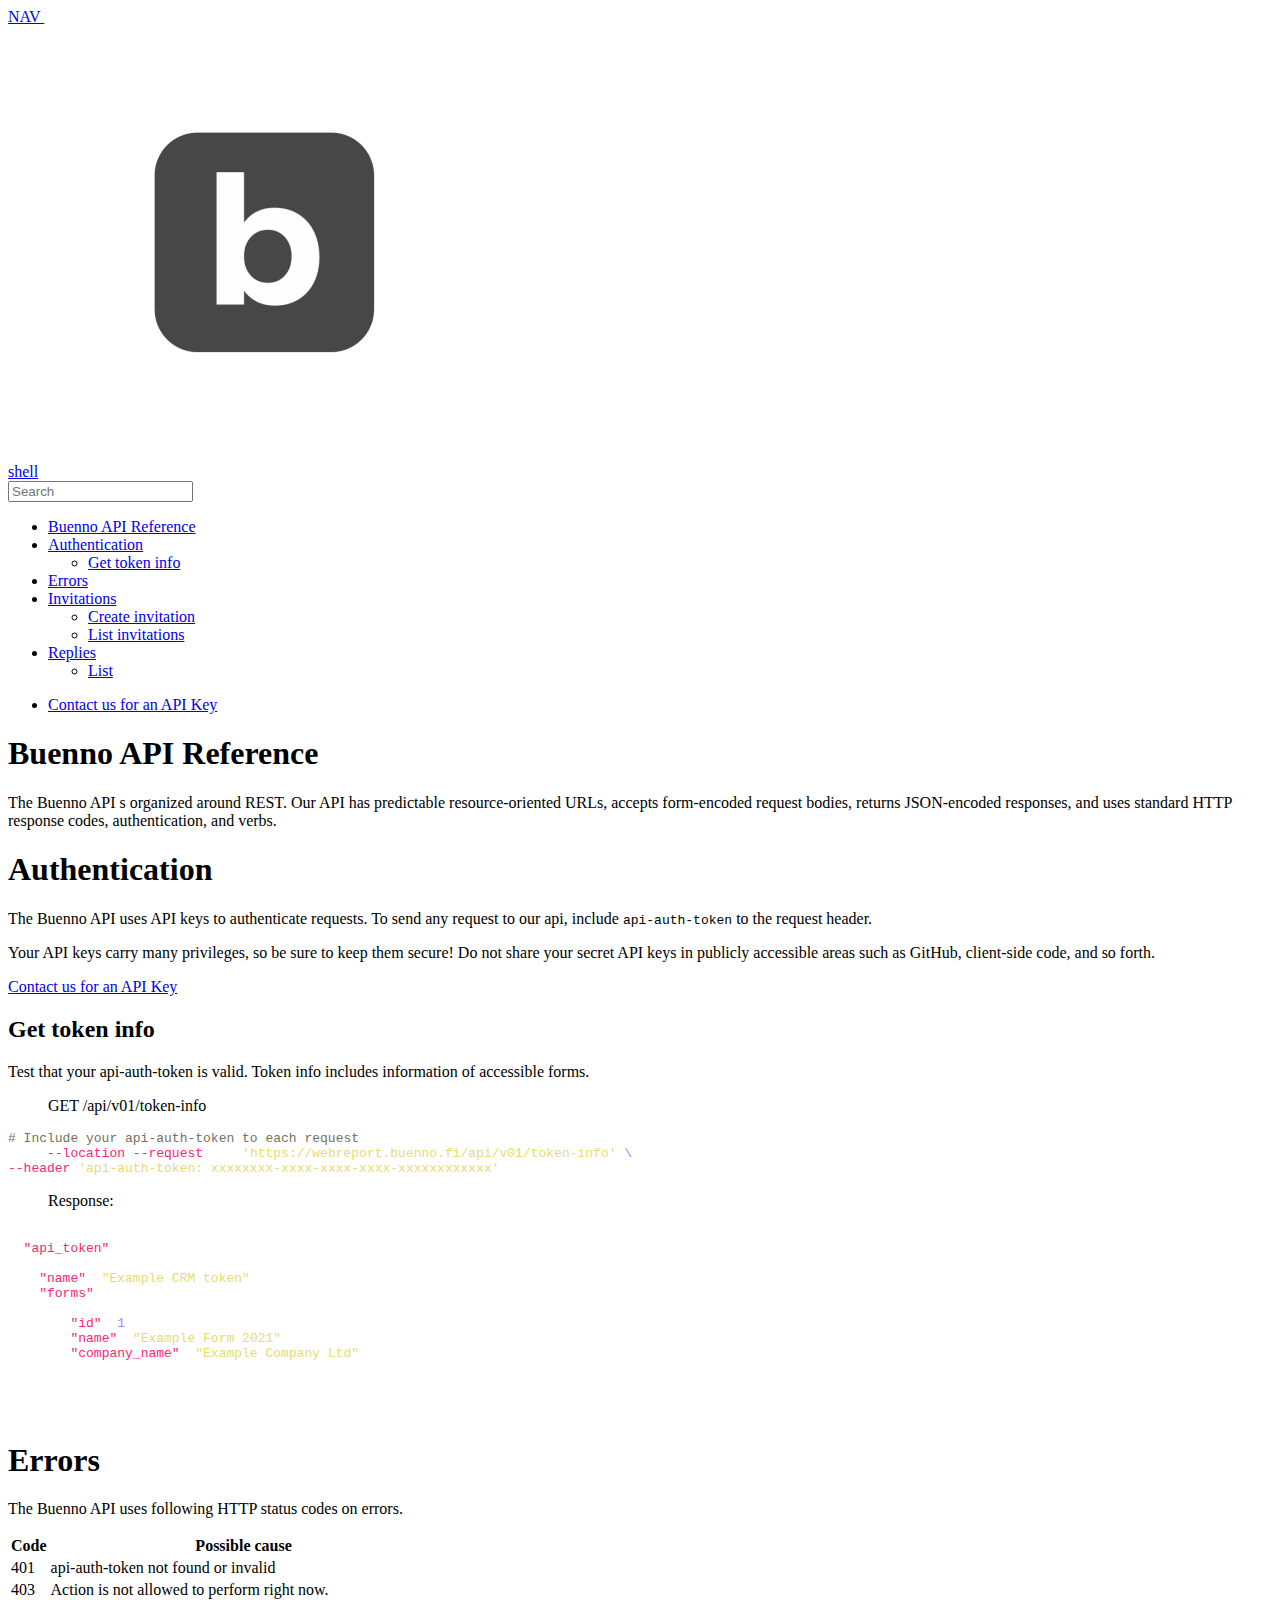
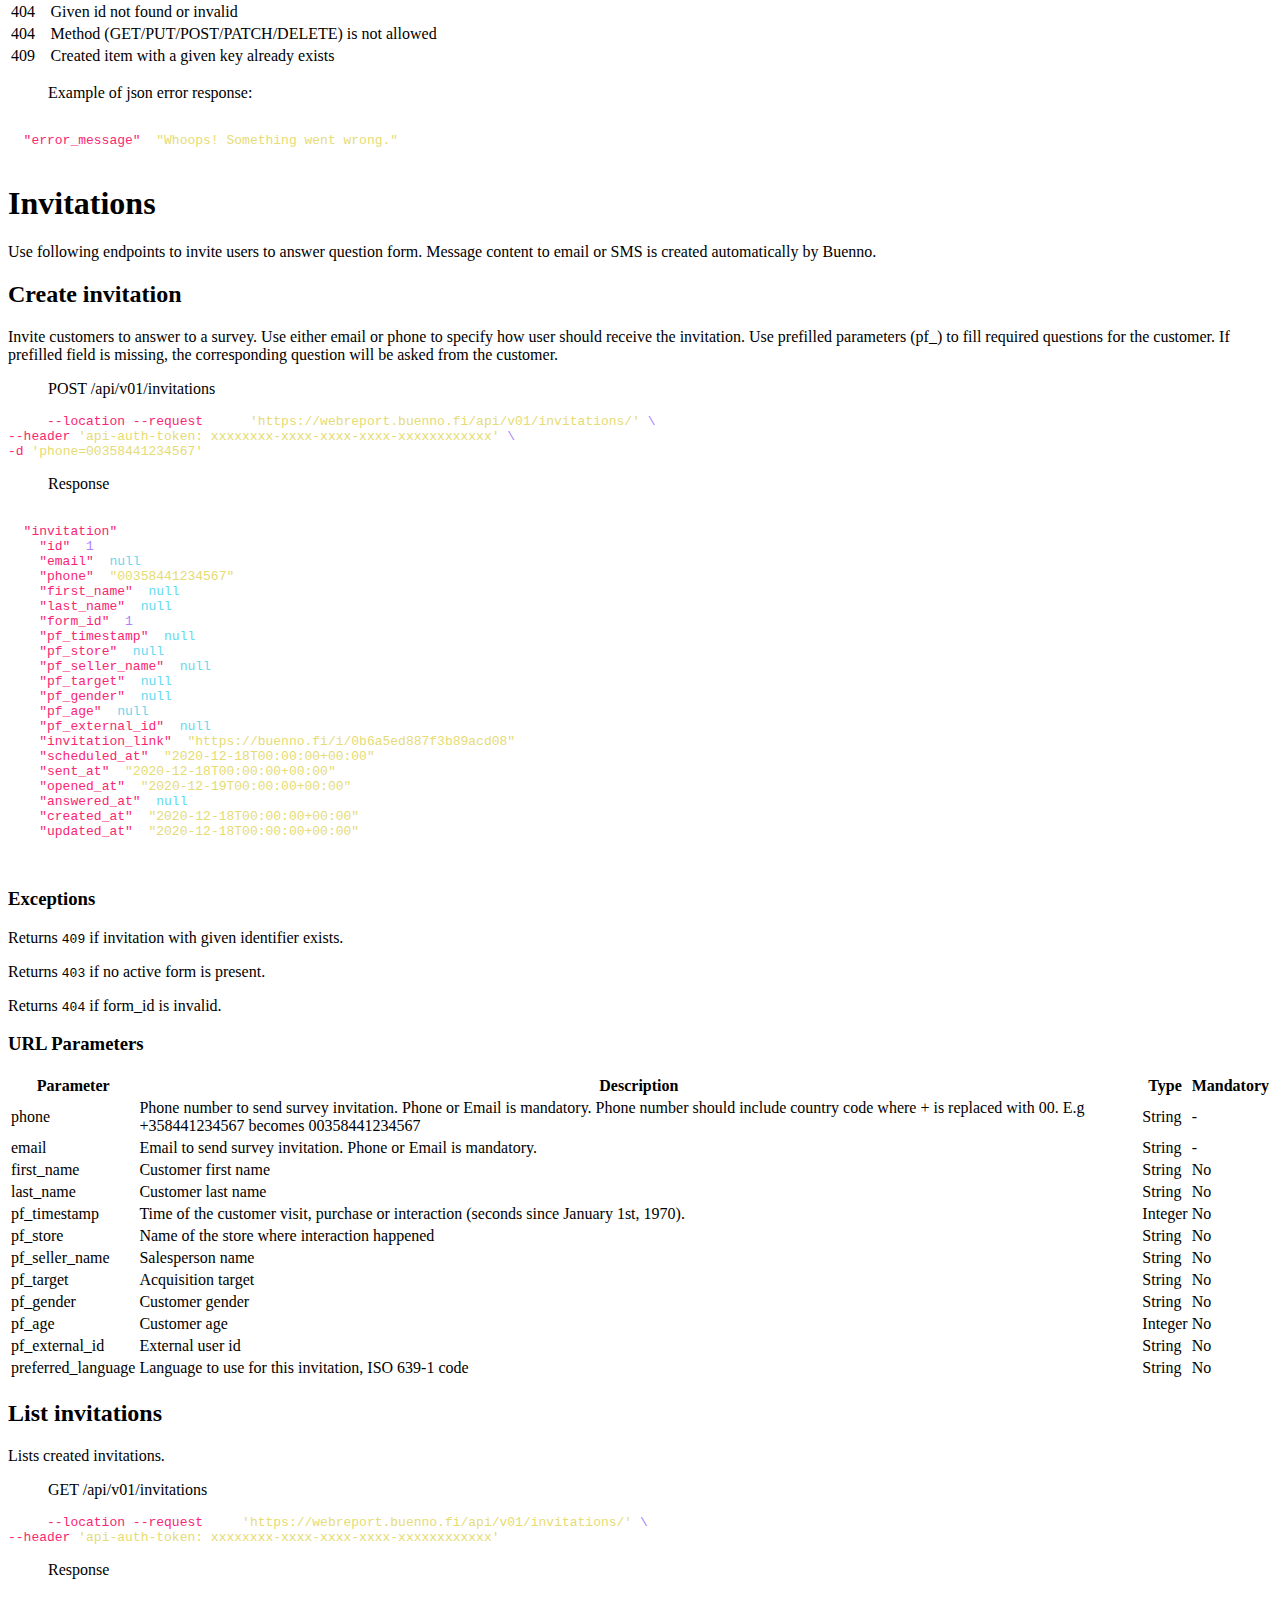
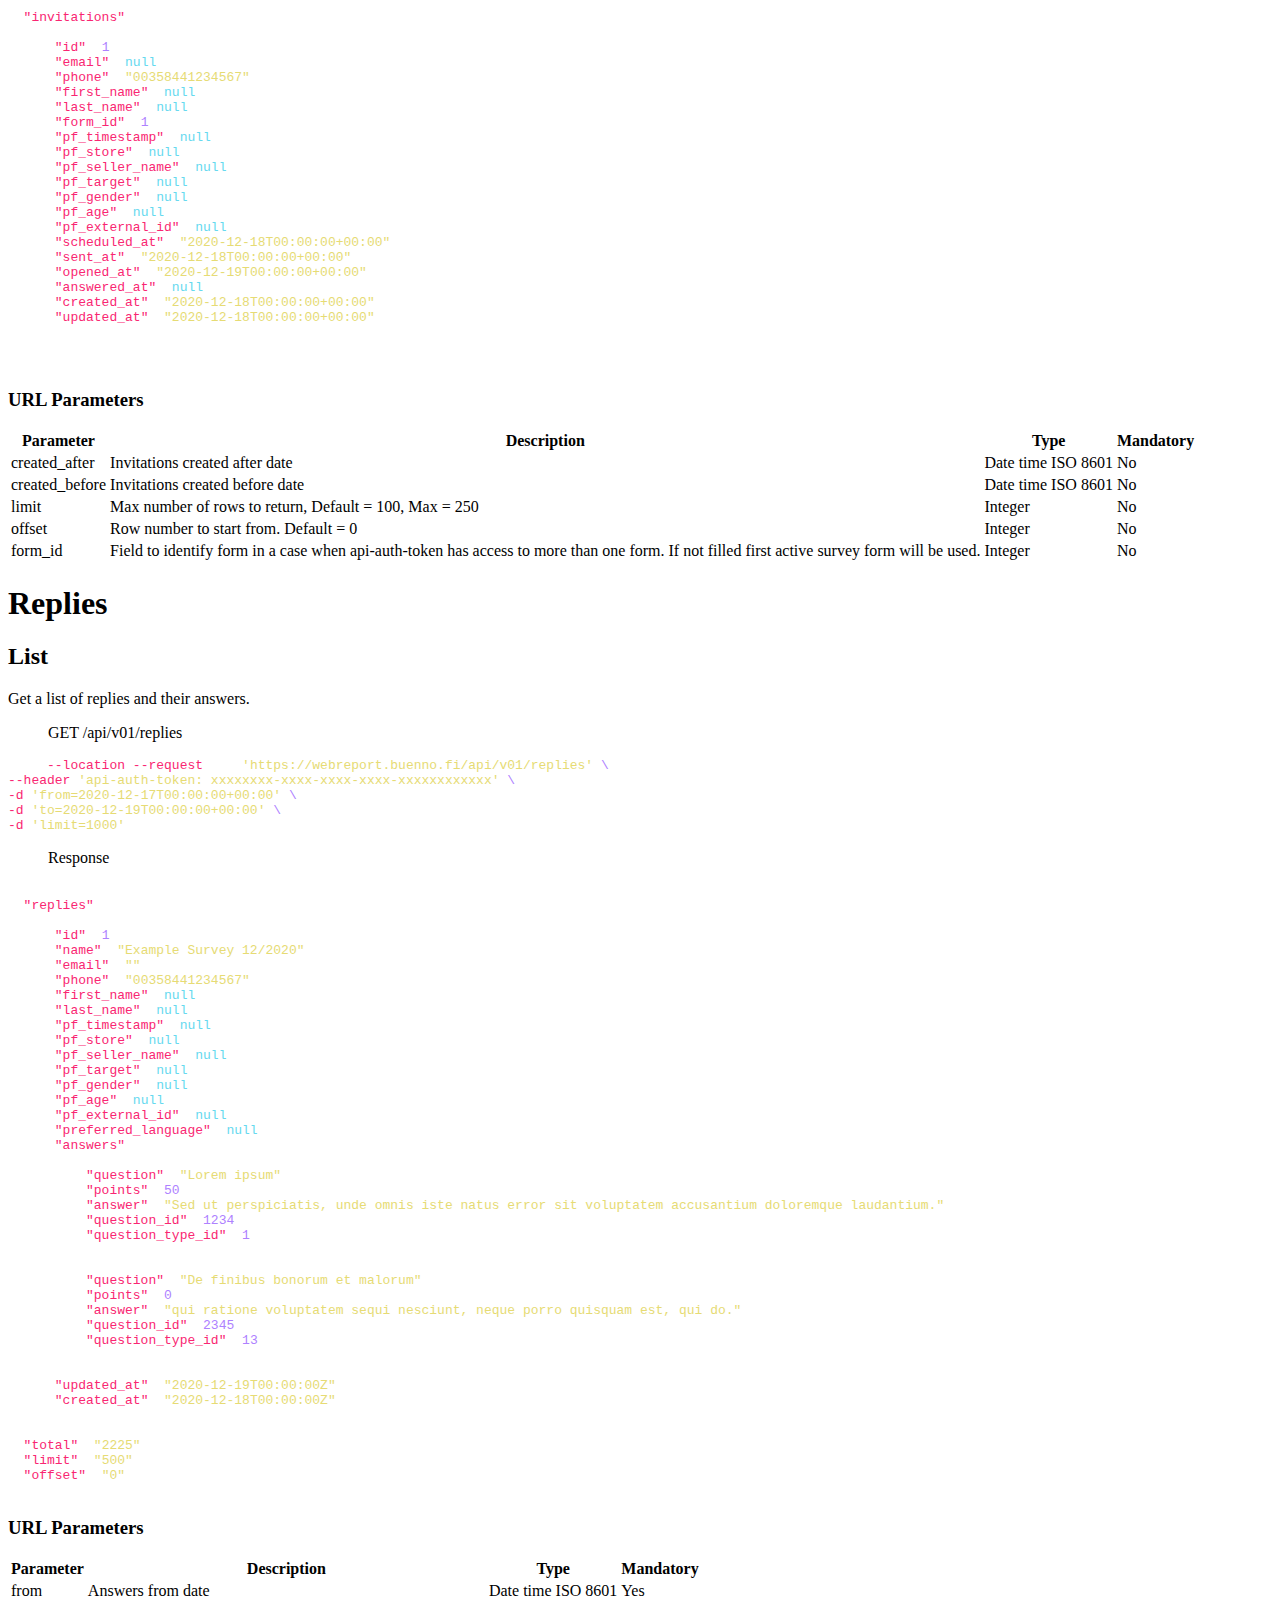
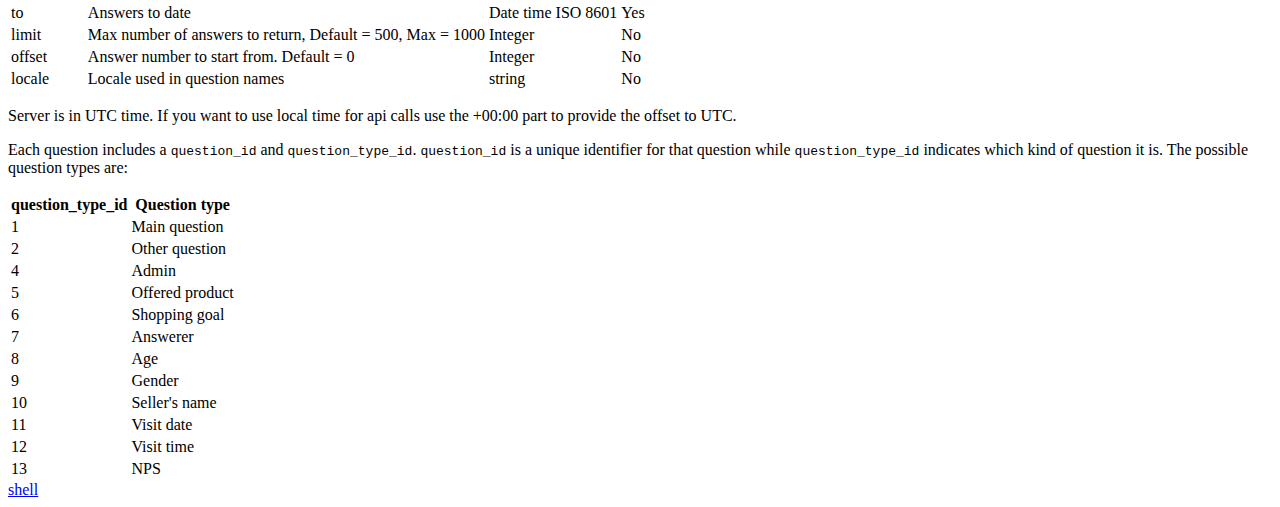
==== index.html @ 9cadcbe3 "publish: Added info about using time zones" ====
<!doctype html>
<html>
  <head>
    <meta charset="utf-8">
    <meta content="IE=edge,chrome=1" http-equiv="X-UA-Compatible">
    <meta name="viewport" content="width=device-width, initial-scale=1, maximum-scale=1">
    <title>API Reference</title>

    <style media="screen">
      .highlight table td { padding: 5px; }
.highlight table pre { margin: 0; }
.highlight .gh {
  color: #999999;
}
.highlight .sr {
  color: #f6aa11;
}
.highlight .go {
  color: #888888;
}
.highlight .gp {
  color: #555555;
}
.highlight .gs {
}
.highlight .gu {
  color: #aaaaaa;
}
.highlight .nb {
  color: #f6aa11;
}
.highlight .cm {
  color: #75715e;
}
.highlight .cp {
  color: #75715e;
}
.highlight .c1 {
  color: #75715e;
}
.highlight .cs {
  color: #75715e;
}
.highlight .c, .highlight .ch, .highlight .cd, .highlight .cpf {
  color: #75715e;
}
.highlight .err {
  color: #960050;
}
.highlight .gr {
  color: #960050;
}
.highlight .gt {
  color: #960050;
}
.highlight .gd {
  color: #49483e;
}
.highlight .gi {
  color: #49483e;
}
.highlight .ge {
  color: #49483e;
}
.highlight .kc {
  color: #66d9ef;
}
.highlight .kd {
  color: #66d9ef;
}
.highlight .kr {
  color: #66d9ef;
}
.highlight .no {
  color: #66d9ef;
}
.highlight .kt {
  color: #66d9ef;
}
.highlight .mf {
  color: #ae81ff;
}
.highlight .mh {
  color: #ae81ff;
}
.highlight .il {
  color: #ae81ff;
}
.highlight .mi {
  color: #ae81ff;
}
.highlight .mo {
  color: #ae81ff;
}
.highlight .m, .highlight .mb, .highlight .mx {
  color: #ae81ff;
}
.highlight .sc {
  color: #ae81ff;
}
.highlight .se {
  color: #ae81ff;
}
.highlight .ss {
  color: #ae81ff;
}
.highlight .sd {
  color: #e6db74;
}
.highlight .s2 {
  color: #e6db74;
}
.highlight .sb {
  color: #e6db74;
}
.highlight .sh {
  color: #e6db74;
}
.highlight .si {
  color: #e6db74;
}
.highlight .sx {
  color: #e6db74;
}
.highlight .s1 {
  color: #e6db74;
}
.highlight .s, .highlight .sa, .highlight .dl {
  color: #e6db74;
}
.highlight .na {
  color: #a6e22e;
}
.highlight .nc {
  color: #a6e22e;
}
.highlight .nd {
  color: #a6e22e;
}
.highlight .ne {
  color: #a6e22e;
}
.highlight .nf, .highlight .fm {
  color: #a6e22e;
}
.highlight .vc {
  color: #ffffff;
}
.highlight .nn {
  color: #ffffff;
}
.highlight .ni {
  color: #ffffff;
}
.highlight .bp {
  color: #ffffff;
}
.highlight .vg {
  color: #ffffff;
}
.highlight .vi {
  color: #ffffff;
}
.highlight .nv, .highlight .vm {
  color: #ffffff;
}
.highlight .w {
  color: #ffffff;
}
.highlight {
  color: #ffffff;
}
.highlight .n, .highlight .py, .highlight .nx {
  color: #ffffff;
}
.highlight .nl {
  color: #f92672;
}
.highlight .ow {
  color: #f92672;
}
.highlight .nt {
  color: #f92672;
}
.highlight .k, .highlight .kv {
  color: #f92672;
}
.highlight .kn {
  color: #f92672;
}
.highlight .kp {
  color: #f92672;
}
.highlight .o {
  color: #f92672;
}
    </style>
    <style media="print">
      * {
        -webkit-transition:none!important;
        transition:none!important;
      }
      .highlight table td { padding: 5px; }
.highlight table pre { margin: 0; }
.highlight, .highlight .w {
  color: #586e75;
}
.highlight .err {
  color: #002b36;
  background-color: #dc322f;
}
.highlight .c, .highlight .ch, .highlight .cd, .highlight .cm, .highlight .cpf, .highlight .c1, .highlight .cs {
  color: #657b83;
}
.highlight .cp {
  color: #b58900;
}
.highlight .nt {
  color: #b58900;
}
.highlight .o, .highlight .ow {
  color: #93a1a1;
}
.highlight .p, .highlight .pi {
  color: #93a1a1;
}
.highlight .gi {
  color: #859900;
}
.highlight .gd {
  color: #dc322f;
}
.highlight .gh {
  color: #268bd2;
  background-color: #002b36;
  font-weight: bold;
}
.highlight .k, .highlight .kn, .highlight .kp, .highlight .kr, .highlight .kv {
  color: #6c71c4;
}
.highlight .kc {
  color: #cb4b16;
}
.highlight .kt {
  color: #cb4b16;
}
.highlight .kd {
  color: #cb4b16;
}
.highlight .s, .highlight .sa, .highlight .sb, .highlight .sc, .highlight .dl, .highlight .sd, .highlight .s2, .highlight .sh, .highlight .sx, .highlight .s1 {
  color: #859900;
}
.highlight .sr {
  color: #2aa198;
}
.highlight .si {
  color: #d33682;
}
.highlight .se {
  color: #d33682;
}
.highlight .nn {
  color: #b58900;
}
.highlight .nc {
  color: #b58900;
}
.highlight .no {
  color: #b58900;
}
.highlight .na {
  color: #268bd2;
}
.highlight .m, .highlight .mb, .highlight .mf, .highlight .mh, .highlight .mi, .highlight .il, .highlight .mo, .highlight .mx {
  color: #859900;
}
.highlight .ss {
  color: #859900;
}
    </style>
    <link href="stylesheets/screen-c9d8fa83.css" rel="stylesheet" media="screen" />
    <link href="stylesheets/print-953e3353.css" rel="stylesheet" media="print" />
      <script src="javascripts/all-e033bdd3.js"></script>

    <script>
      $(function() { setupCodeCopy(); });
    </script>
  </head>

  <body class="index" data-languages="[&quot;shell&quot;]">
    <a href="#" id="nav-button">
      <span>
        NAV
        <img src="images/navbar-cad8cdcb.png" alt="" />
      </span>
    </a>
    <div class="toc-wrapper">
      <img src="images/logo-61f1a509.png" class="logo" alt="" />
        <div class="lang-selector">
              <a href="#" data-language-name="shell">shell</a>
        </div>
        <div class="search">
          <input type="text" class="search" id="input-search" placeholder="Search">
        </div>
        <ul class="search-results"></ul>
      <ul id="toc" class="toc-list-h1">
          <li>
            <a href="#buenno-api-reference" class="toc-h1 toc-link" data-title="Buenno API Reference">Buenno API Reference</a>
          </li>
          <li>
            <a href="#authentication" class="toc-h1 toc-link" data-title="Authentication">Authentication</a>
              <ul class="toc-list-h2">
                  <li>
                    <a href="#get-token-info" class="toc-h2 toc-link" data-title="Get token info">Get token info</a>
                  </li>
              </ul>
          </li>
          <li>
            <a href="#errors" class="toc-h1 toc-link" data-title="Errors">Errors</a>
          </li>
          <li>
            <a href="#invitations" class="toc-h1 toc-link" data-title="Invitations">Invitations</a>
              <ul class="toc-list-h2">
                  <li>
                    <a href="#create-invitation" class="toc-h2 toc-link" data-title="Create invitation">Create invitation</a>
                  </li>
                  <li>
                    <a href="#list-invitations" class="toc-h2 toc-link" data-title="List invitations">List invitations</a>
                  </li>
              </ul>
          </li>
          <li>
            <a href="#replies" class="toc-h1 toc-link" data-title="Replies">Replies</a>
              <ul class="toc-list-h2">
                  <li>
                    <a href="#list" class="toc-h2 toc-link" data-title="List">List</a>
                  </li>
              </ul>
          </li>
      </ul>
        <ul class="toc-footer">
            <li><a href='mailto:info@buenno.fi'>Contact us for an API Key</a></li>
        </ul>
    </div>
    <div class="page-wrapper">
      <div class="dark-box"></div>
      <div class="content">
        <h1 id='buenno-api-reference'>Buenno API Reference</h1>
<p>The Buenno API s organized around REST. Our API has predictable resource-oriented URLs, accepts form-encoded request bodies, returns JSON-encoded responses, and uses standard HTTP response codes, authentication, and verbs.</p>
<h1 id='authentication'>Authentication</h1>
<p>The Buenno API uses API keys to authenticate requests. To send any request to our api, include <code>api-auth-token</code> to the request header.</p>

<p>Your API keys carry many privileges, so be sure to keep them secure! Do not share your secret API keys in publicly accessible areas such as GitHub, client-side code, and so forth.</p>

<p><a href='mailto:info@buenno.fi'>Contact us for an API Key</a></p>
<h2 id='get-token-info'>Get token info</h2>
<p>Test that your api-auth-token is valid. Token info includes information of accessible forms.</p>

<blockquote>
<p>GET /api/v01/token-info</p>
</blockquote>
<div class="highlight"><pre class="highlight shell tab-shell"><code><span class="c"># Include your api-auth-token to each request</span>
curl <span class="nt">--location</span> <span class="nt">--request</span> GET <span class="s1">'https://webreport.buenno.fi/api/v01/token-info'</span> <span class="se">\</span>
<span class="nt">--header</span> <span class="s1">'api-auth-token: xxxxxxxx-xxxx-xxxx-xxxx-xxxxxxxxxxxx'</span>
</code></pre></div>
<blockquote>
<p>Response:</p>
</blockquote>
<div class="highlight"><pre class="highlight json tab-json"><code><span class="p">{</span><span class="w">
  </span><span class="nl">"api_token"</span><span class="p">:</span><span class="w"> 
  </span><span class="p">{</span><span class="w">
    </span><span class="nl">"name"</span><span class="p">:</span><span class="w"> </span><span class="s2">"Example CRM token"</span><span class="p">,</span><span class="w">
    </span><span class="nl">"forms"</span><span class="p">:</span><span class="w"> </span><span class="p">[</span><span class="w">
      </span><span class="p">{</span><span class="w">
        </span><span class="nl">"id"</span><span class="p">:</span><span class="w"> </span><span class="mi">1</span><span class="p">,</span><span class="w">
        </span><span class="nl">"name"</span><span class="p">:</span><span class="w"> </span><span class="s2">"Example Form 2021"</span><span class="p">,</span><span class="w">
        </span><span class="nl">"company_name"</span><span class="p">:</span><span class="w"> </span><span class="s2">"Example Company Ltd"</span><span class="w">
      </span><span class="p">}</span><span class="w">
    </span><span class="p">]</span><span class="w">
  </span><span class="p">}</span><span class="w">
</span><span class="p">}</span><span class="w">
</span></code></pre></div><h1 id='errors'>Errors</h1>
<p>The Buenno API uses following HTTP status codes on errors.</p>

<table><thead>
<tr>
<th>Code</th>
<th>Possible cause</th>
</tr>
</thead><tbody>
<tr>
<td>401</td>
<td>api-auth-token not found or invalid</td>
</tr>
<tr>
<td>403</td>
<td>Action is not allowed to perform right now.</td>
</tr>
<tr>
<td>404</td>
<td>Given id not found or invalid</td>
</tr>
<tr>
<td>404</td>
<td>Method (GET/PUT/POST/PATCH/DELETE) is not allowed</td>
</tr>
<tr>
<td>409</td>
<td>Created item with a given key already exists</td>
</tr>
</tbody></table>

<blockquote>
<p>Example of json error response:</p>
</blockquote>
<div class="highlight"><pre class="highlight json tab-json"><code><span class="p">{</span><span class="w">
  </span><span class="nl">"error_message"</span><span class="p">:</span><span class="w"> </span><span class="s2">"Whoops! Something went wrong."</span><span class="w">
</span><span class="p">}</span><span class="w">
</span></code></pre></div><h1 id='invitations'>Invitations</h1>
<p>Use following endpoints to invite users to answer question form. Message content to email or SMS is created automatically by Buenno.</p>
<h2 id='create-invitation'>Create invitation</h2>
<p>Invite customers to answer to a survey. Use either email or phone to specify how user should receive the invitation. Use prefilled parameters (pf_) to fill required questions for the customer. If prefilled field is missing, the corresponding question will be asked from the customer.</p>

<blockquote>
<p>POST /api/v01/invitations</p>
</blockquote>
<div class="highlight"><pre class="highlight shell tab-shell"><code>curl <span class="nt">--location</span> <span class="nt">--request</span> POST <span class="s1">'https://webreport.buenno.fi/api/v01/invitations/'</span> <span class="se">\</span>
<span class="nt">--header</span> <span class="s1">'api-auth-token: xxxxxxxx-xxxx-xxxx-xxxx-xxxxxxxxxxxx'</span> <span class="se">\</span>
<span class="nt">-d</span> <span class="s1">'phone=00358441234567'</span>
</code></pre></div>
<blockquote>
<p>Response</p>
</blockquote>
<div class="highlight"><pre class="highlight json tab-json"><code><span class="p">{</span><span class="w">
  </span><span class="nl">"invitation"</span><span class="p">:</span><span class="w"> </span><span class="p">{</span><span class="w">
    </span><span class="nl">"id"</span><span class="p">:</span><span class="w"> </span><span class="mi">1</span><span class="p">,</span><span class="w">
    </span><span class="nl">"email"</span><span class="p">:</span><span class="w"> </span><span class="kc">null</span><span class="p">,</span><span class="w">
    </span><span class="nl">"phone"</span><span class="p">:</span><span class="w"> </span><span class="s2">"00358441234567"</span><span class="p">,</span><span class="w">
    </span><span class="nl">"first_name"</span><span class="p">:</span><span class="w"> </span><span class="kc">null</span><span class="p">,</span><span class="w">
    </span><span class="nl">"last_name"</span><span class="p">:</span><span class="w"> </span><span class="kc">null</span><span class="p">,</span><span class="w">
    </span><span class="nl">"form_id"</span><span class="p">:</span><span class="w"> </span><span class="mi">1</span><span class="p">,</span><span class="w">
    </span><span class="nl">"pf_timestamp"</span><span class="p">:</span><span class="w"> </span><span class="kc">null</span><span class="p">,</span><span class="w">
    </span><span class="nl">"pf_store"</span><span class="p">:</span><span class="w"> </span><span class="kc">null</span><span class="p">,</span><span class="w">
    </span><span class="nl">"pf_seller_name"</span><span class="p">:</span><span class="w"> </span><span class="kc">null</span><span class="p">,</span><span class="w">
    </span><span class="nl">"pf_target"</span><span class="p">:</span><span class="w"> </span><span class="kc">null</span><span class="p">,</span><span class="w">
    </span><span class="nl">"pf_gender"</span><span class="p">:</span><span class="w"> </span><span class="kc">null</span><span class="p">,</span><span class="w">
    </span><span class="nl">"pf_age"</span><span class="p">:</span><span class="w"> </span><span class="kc">null</span><span class="p">,</span><span class="w">
    </span><span class="nl">"pf_external_id"</span><span class="p">:</span><span class="w"> </span><span class="kc">null</span><span class="p">,</span><span class="w">
    </span><span class="nl">"invitation_link"</span><span class="p">:</span><span class="w"> </span><span class="s2">"https://buenno.fi/i/0b6a5ed887f3b89acd08"</span><span class="p">,</span><span class="w">
    </span><span class="nl">"scheduled_at"</span><span class="p">:</span><span class="w"> </span><span class="s2">"2020-12-18T00:00:00+00:00"</span><span class="p">,</span><span class="w">
    </span><span class="nl">"sent_at"</span><span class="p">:</span><span class="w"> </span><span class="s2">"2020-12-18T00:00:00+00:00"</span><span class="p">,</span><span class="w">
    </span><span class="nl">"opened_at"</span><span class="p">:</span><span class="w"> </span><span class="s2">"2020-12-19T00:00:00+00:00"</span><span class="p">,</span><span class="w">
    </span><span class="nl">"answered_at"</span><span class="p">:</span><span class="w"> </span><span class="kc">null</span><span class="p">,</span><span class="w">
    </span><span class="nl">"created_at"</span><span class="p">:</span><span class="w"> </span><span class="s2">"2020-12-18T00:00:00+00:00"</span><span class="p">,</span><span class="w">
    </span><span class="nl">"updated_at"</span><span class="p">:</span><span class="w"> </span><span class="s2">"2020-12-18T00:00:00+00:00"</span><span class="w">
  </span><span class="p">}</span><span class="w">
</span><span class="p">}</span><span class="w">
</span></code></pre></div><h3 id='exceptions'>Exceptions</h3>
<p>Returns <code>409</code> if invitation with given identifier exists.</p>

<p>Returns <code>403</code> if no active form is present.</p>

<p>Returns <code>404</code> if form_id is invalid.</p>
<h3 id='url-parameters'>URL Parameters</h3>
<table><thead>
<tr>
<th>Parameter</th>
<th>Description</th>
<th>Type</th>
<th>Mandatory</th>
</tr>
</thead><tbody>
<tr>
<td>phone</td>
<td>Phone number to send survey invitation. Phone or Email is mandatory. Phone number should include country code where + is replaced with 00. E.g +358441234567 becomes 00358441234567</td>
<td>String</td>
<td>-</td>
</tr>
<tr>
<td>email</td>
<td>Email to send survey invitation. Phone or Email is mandatory.</td>
<td>String</td>
<td>-</td>
</tr>
<tr>
<td>first_name</td>
<td>Customer first name</td>
<td>String</td>
<td>No</td>
</tr>
<tr>
<td>last_name</td>
<td>Customer last name</td>
<td>String</td>
<td>No</td>
</tr>
<tr>
<td>pf_timestamp</td>
<td>Time of the customer visit, purchase or interaction (seconds since January 1st, 1970).</td>
<td>Integer</td>
<td>No</td>
</tr>
<tr>
<td>pf_store</td>
<td>Name of the store where interaction happened</td>
<td>String</td>
<td>No</td>
</tr>
<tr>
<td>pf_seller_name</td>
<td>Salesperson name</td>
<td>String</td>
<td>No</td>
</tr>
<tr>
<td>pf_target</td>
<td>Acquisition target</td>
<td>String</td>
<td>No</td>
</tr>
<tr>
<td>pf_gender</td>
<td>Customer gender</td>
<td>String</td>
<td>No</td>
</tr>
<tr>
<td>pf_age</td>
<td>Customer age</td>
<td>Integer</td>
<td>No</td>
</tr>
<tr>
<td>pf_external_id</td>
<td>External user id</td>
<td>String</td>
<td>No</td>
</tr>
<tr>
<td>preferred_language</td>
<td>Language to use for this invitation, ISO 639‑1 code</td>
<td>String</td>
<td>No</td>
</tr>
</tbody></table>
<h2 id='list-invitations'>List invitations</h2>
<p>Lists created invitations.</p>

<blockquote>
<p>GET /api/v01/invitations</p>
</blockquote>
<div class="highlight"><pre class="highlight shell tab-shell"><code>curl <span class="nt">--location</span> <span class="nt">--request</span> GET <span class="s1">'https://webreport.buenno.fi/api/v01/invitations/'</span> <span class="se">\</span>
<span class="nt">--header</span> <span class="s1">'api-auth-token: xxxxxxxx-xxxx-xxxx-xxxx-xxxxxxxxxxxx'</span>
</code></pre></div>
<blockquote>
<p>Response</p>
</blockquote>
<div class="highlight"><pre class="highlight json tab-json"><code><span class="p">{</span><span class="w">
  </span><span class="nl">"invitations"</span><span class="p">:</span><span class="w"> </span><span class="p">[</span><span class="w">
    </span><span class="p">{</span><span class="w">
      </span><span class="nl">"id"</span><span class="p">:</span><span class="w"> </span><span class="mi">1</span><span class="p">,</span><span class="w">
      </span><span class="nl">"email"</span><span class="p">:</span><span class="w"> </span><span class="kc">null</span><span class="p">,</span><span class="w">
      </span><span class="nl">"phone"</span><span class="p">:</span><span class="w"> </span><span class="s2">"00358441234567"</span><span class="p">,</span><span class="w">
      </span><span class="nl">"first_name"</span><span class="p">:</span><span class="w"> </span><span class="kc">null</span><span class="p">,</span><span class="w">
      </span><span class="nl">"last_name"</span><span class="p">:</span><span class="w"> </span><span class="kc">null</span><span class="p">,</span><span class="w">
      </span><span class="nl">"form_id"</span><span class="p">:</span><span class="w"> </span><span class="mi">1</span><span class="p">,</span><span class="w">
      </span><span class="nl">"pf_timestamp"</span><span class="p">:</span><span class="w"> </span><span class="kc">null</span><span class="p">,</span><span class="w">
      </span><span class="nl">"pf_store"</span><span class="p">:</span><span class="w"> </span><span class="kc">null</span><span class="p">,</span><span class="w">
      </span><span class="nl">"pf_seller_name"</span><span class="p">:</span><span class="w"> </span><span class="kc">null</span><span class="p">,</span><span class="w">
      </span><span class="nl">"pf_target"</span><span class="p">:</span><span class="w"> </span><span class="kc">null</span><span class="p">,</span><span class="w">
      </span><span class="nl">"pf_gender"</span><span class="p">:</span><span class="w"> </span><span class="kc">null</span><span class="p">,</span><span class="w">
      </span><span class="nl">"pf_age"</span><span class="p">:</span><span class="w"> </span><span class="kc">null</span><span class="p">,</span><span class="w">
      </span><span class="nl">"pf_external_id"</span><span class="p">:</span><span class="w"> </span><span class="kc">null</span><span class="p">,</span><span class="w">
      </span><span class="nl">"scheduled_at"</span><span class="p">:</span><span class="w"> </span><span class="s2">"2020-12-18T00:00:00+00:00"</span><span class="p">,</span><span class="w">
      </span><span class="nl">"sent_at"</span><span class="p">:</span><span class="w"> </span><span class="s2">"2020-12-18T00:00:00+00:00"</span><span class="p">,</span><span class="w">
      </span><span class="nl">"opened_at"</span><span class="p">:</span><span class="w"> </span><span class="s2">"2020-12-19T00:00:00+00:00"</span><span class="p">,</span><span class="w">
      </span><span class="nl">"answered_at"</span><span class="p">:</span><span class="w"> </span><span class="kc">null</span><span class="p">,</span><span class="w">
      </span><span class="nl">"created_at"</span><span class="p">:</span><span class="w"> </span><span class="s2">"2020-12-18T00:00:00+00:00"</span><span class="p">,</span><span class="w">
      </span><span class="nl">"updated_at"</span><span class="p">:</span><span class="w"> </span><span class="s2">"2020-12-18T00:00:00+00:00"</span><span class="w">
    </span><span class="p">}</span><span class="w">
  </span><span class="p">]</span><span class="w">
</span><span class="p">}</span><span class="w">
</span></code></pre></div><h3 id='url-parameters-2'>URL Parameters</h3>
<table><thead>
<tr>
<th>Parameter</th>
<th>Description</th>
<th>Type</th>
<th>Mandatory</th>
</tr>
</thead><tbody>
<tr>
<td>created_after</td>
<td>Invitations created after date</td>
<td>Date time ISO 8601</td>
<td>No</td>
</tr>
<tr>
<td>created_before</td>
<td>Invitations created before date</td>
<td>Date time ISO 8601</td>
<td>No</td>
</tr>
<tr>
<td>limit</td>
<td>Max number of rows to return, Default = 100, Max = 250</td>
<td>Integer</td>
<td>No</td>
</tr>
<tr>
<td>offset</td>
<td>Row number to start from. Default = 0</td>
<td>Integer</td>
<td>No</td>
</tr>
<tr>
<td>form_id</td>
<td>Field to identify form in a case when api-auth-token has access to more than one form. If not filled first active survey form will be used.</td>
<td>Integer</td>
<td>No</td>
</tr>
</tbody></table>
<h1 id='replies'>Replies</h1><h2 id='list'>List</h2>
<p>Get a list of replies and their answers. </p>

<blockquote>
<p>GET /api/v01/replies</p>
</blockquote>
<div class="highlight"><pre class="highlight shell tab-shell"><code>curl <span class="nt">--location</span> <span class="nt">--request</span> GET <span class="s1">'https://webreport.buenno.fi/api/v01/replies'</span> <span class="se">\</span>
<span class="nt">--header</span> <span class="s1">'api-auth-token: xxxxxxxx-xxxx-xxxx-xxxx-xxxxxxxxxxxx'</span> <span class="se">\</span>
<span class="nt">-d</span> <span class="s1">'from=2020-12-17T00:00:00+00:00'</span> <span class="se">\</span>
<span class="nt">-d</span> <span class="s1">'to=2020-12-19T00:00:00+00:00'</span> <span class="se">\</span>
<span class="nt">-d</span> <span class="s1">'limit=1000'</span>
</code></pre></div>
<blockquote>
<p>Response</p>
</blockquote>
<div class="highlight"><pre class="highlight json tab-json"><code><span class="p">{</span><span class="w">
  </span><span class="nl">"replies"</span><span class="p">:</span><span class="w"> </span><span class="p">[</span><span class="w">
    </span><span class="p">{</span><span class="w">
      </span><span class="nl">"id"</span><span class="p">:</span><span class="w"> </span><span class="mi">1</span><span class="p">,</span><span class="w">
      </span><span class="nl">"name"</span><span class="p">:</span><span class="w"> </span><span class="s2">"Example Survey 12/2020"</span><span class="p">,</span><span class="w">
      </span><span class="nl">"email"</span><span class="p">:</span><span class="w"> </span><span class="s2">""</span><span class="p">,</span><span class="w">
      </span><span class="nl">"phone"</span><span class="p">:</span><span class="w"> </span><span class="s2">"00358441234567"</span><span class="p">,</span><span class="w">
      </span><span class="nl">"first_name"</span><span class="p">:</span><span class="w"> </span><span class="kc">null</span><span class="p">,</span><span class="w">
      </span><span class="nl">"last_name"</span><span class="p">:</span><span class="w"> </span><span class="kc">null</span><span class="p">,</span><span class="w">
      </span><span class="nl">"pf_timestamp"</span><span class="p">:</span><span class="w"> </span><span class="kc">null</span><span class="p">,</span><span class="w">
      </span><span class="nl">"pf_store"</span><span class="p">:</span><span class="w"> </span><span class="kc">null</span><span class="p">,</span><span class="w">
      </span><span class="nl">"pf_seller_name"</span><span class="p">:</span><span class="w"> </span><span class="kc">null</span><span class="p">,</span><span class="w">
      </span><span class="nl">"pf_target"</span><span class="p">:</span><span class="w"> </span><span class="kc">null</span><span class="p">,</span><span class="w">
      </span><span class="nl">"pf_gender"</span><span class="p">:</span><span class="w"> </span><span class="kc">null</span><span class="p">,</span><span class="w">
      </span><span class="nl">"pf_age"</span><span class="p">:</span><span class="w"> </span><span class="kc">null</span><span class="p">,</span><span class="w">
      </span><span class="nl">"pf_external_id"</span><span class="p">:</span><span class="w"> </span><span class="kc">null</span><span class="p">,</span><span class="w">
      </span><span class="nl">"preferred_language"</span><span class="p">:</span><span class="w"> </span><span class="kc">null</span><span class="p">,</span><span class="w">
      </span><span class="nl">"answers"</span><span class="p">:</span><span class="w"> </span><span class="p">[</span><span class="w">
        </span><span class="p">{</span><span class="w">
          </span><span class="nl">"question"</span><span class="p">:</span><span class="w"> </span><span class="s2">"Lorem ipsum"</span><span class="p">,</span><span class="w">
          </span><span class="nl">"points"</span><span class="p">:</span><span class="w"> </span><span class="mi">50</span><span class="p">,</span><span class="w">
          </span><span class="nl">"answer"</span><span class="p">:</span><span class="w"> </span><span class="s2">"Sed ut perspiciatis, unde omnis iste natus error sit voluptatem accusantium doloremque laudantium."</span><span class="p">,</span><span class="w">
          </span><span class="nl">"question_id"</span><span class="p">:</span><span class="w"> </span><span class="mi">1234</span><span class="p">,</span><span class="w">
          </span><span class="nl">"question_type_id"</span><span class="p">:</span><span class="w"> </span><span class="mi">1</span><span class="w">
        </span><span class="p">},</span><span class="w">
        </span><span class="p">{</span><span class="w">
          </span><span class="nl">"question"</span><span class="p">:</span><span class="w"> </span><span class="s2">"De finibus bonorum et malorum"</span><span class="p">,</span><span class="w">
          </span><span class="nl">"points"</span><span class="p">:</span><span class="w"> </span><span class="mi">0</span><span class="p">,</span><span class="w">
          </span><span class="nl">"answer"</span><span class="p">:</span><span class="w"> </span><span class="s2">"qui ratione voluptatem sequi nesciunt, neque porro quisquam est, qui do."</span><span class="p">,</span><span class="w">
          </span><span class="nl">"question_id"</span><span class="p">:</span><span class="w"> </span><span class="mi">2345</span><span class="p">,</span><span class="w">
          </span><span class="nl">"question_type_id"</span><span class="p">:</span><span class="w"> </span><span class="mi">13</span><span class="w">
        </span><span class="p">}</span><span class="w">
      </span><span class="p">],</span><span class="w">
      </span><span class="nl">"updated_at"</span><span class="p">:</span><span class="w"> </span><span class="s2">"2020-12-19T00:00:00Z"</span><span class="p">,</span><span class="w">
      </span><span class="nl">"created_at"</span><span class="p">:</span><span class="w"> </span><span class="s2">"2020-12-18T00:00:00Z"</span><span class="w">
    </span><span class="p">}</span><span class="w">
  </span><span class="p">],</span><span class="w">
  </span><span class="nl">"total"</span><span class="p">:</span><span class="w"> </span><span class="s2">"2225"</span><span class="p">,</span><span class="w">
  </span><span class="nl">"limit"</span><span class="p">:</span><span class="w"> </span><span class="s2">"500"</span><span class="p">,</span><span class="w">
  </span><span class="nl">"offset"</span><span class="p">:</span><span class="w"> </span><span class="s2">"0"</span><span class="w">
</span><span class="p">}</span><span class="w">
</span></code></pre></div><h3 id='url-parameters-3'>URL Parameters</h3>
<table><thead>
<tr>
<th>Parameter</th>
<th>Description</th>
<th>Type</th>
<th>Mandatory</th>
</tr>
</thead><tbody>
<tr>
<td>from</td>
<td>Answers from date</td>
<td>Date time ISO 8601</td>
<td>Yes</td>
</tr>
<tr>
<td>to</td>
<td>Answers to date</td>
<td>Date time ISO 8601</td>
<td>Yes</td>
</tr>
<tr>
<td>limit</td>
<td>Max number of answers to return, Default = 500, Max = 1000</td>
<td>Integer</td>
<td>No</td>
</tr>
<tr>
<td>offset</td>
<td>Answer number to start from. Default = 0</td>
<td>Integer</td>
<td>No</td>
</tr>
<tr>
<td>locale</td>
<td>Locale used in question names</td>
<td>string</td>
<td>No</td>
</tr>
</tbody></table>

<p>Server is in UTC time. If you want to use local time for api calls use the +00:00 part to provide the offset to UTC.</p>

<p>Each question includes a <code>question_id</code> and <code>question_type_id</code>. <code>question_id</code> is a unique identifier for that question while <code>question_type_id</code> indicates which kind of question it is. The possible question types are:</p>

<table><thead>
<tr>
<th>question_type_id</th>
<th>Question type</th>
</tr>
</thead><tbody>
<tr>
<td>1</td>
<td>Main question</td>
</tr>
<tr>
<td>2</td>
<td>Other question</td>
</tr>
<tr>
<td>4</td>
<td>Admin</td>
</tr>
<tr>
<td>5</td>
<td>Offered product</td>
</tr>
<tr>
<td>6</td>
<td>Shopping goal</td>
</tr>
<tr>
<td>7</td>
<td>Answerer</td>
</tr>
<tr>
<td>8</td>
<td>Age</td>
</tr>
<tr>
<td>9</td>
<td>Gender</td>
</tr>
<tr>
<td>10</td>
<td>Seller&#39;s name</td>
</tr>
<tr>
<td>11</td>
<td>Visit date</td>
</tr>
<tr>
<td>12</td>
<td>Visit time</td>
</tr>
<tr>
<td>13</td>
<td>NPS</td>
</tr>
</tbody></table>

      </div>
      <div class="dark-box">
          <div class="lang-selector">
                <a href="#" data-language-name="shell">shell</a>
          </div>
      </div>
    </div>
  </body>
</html>
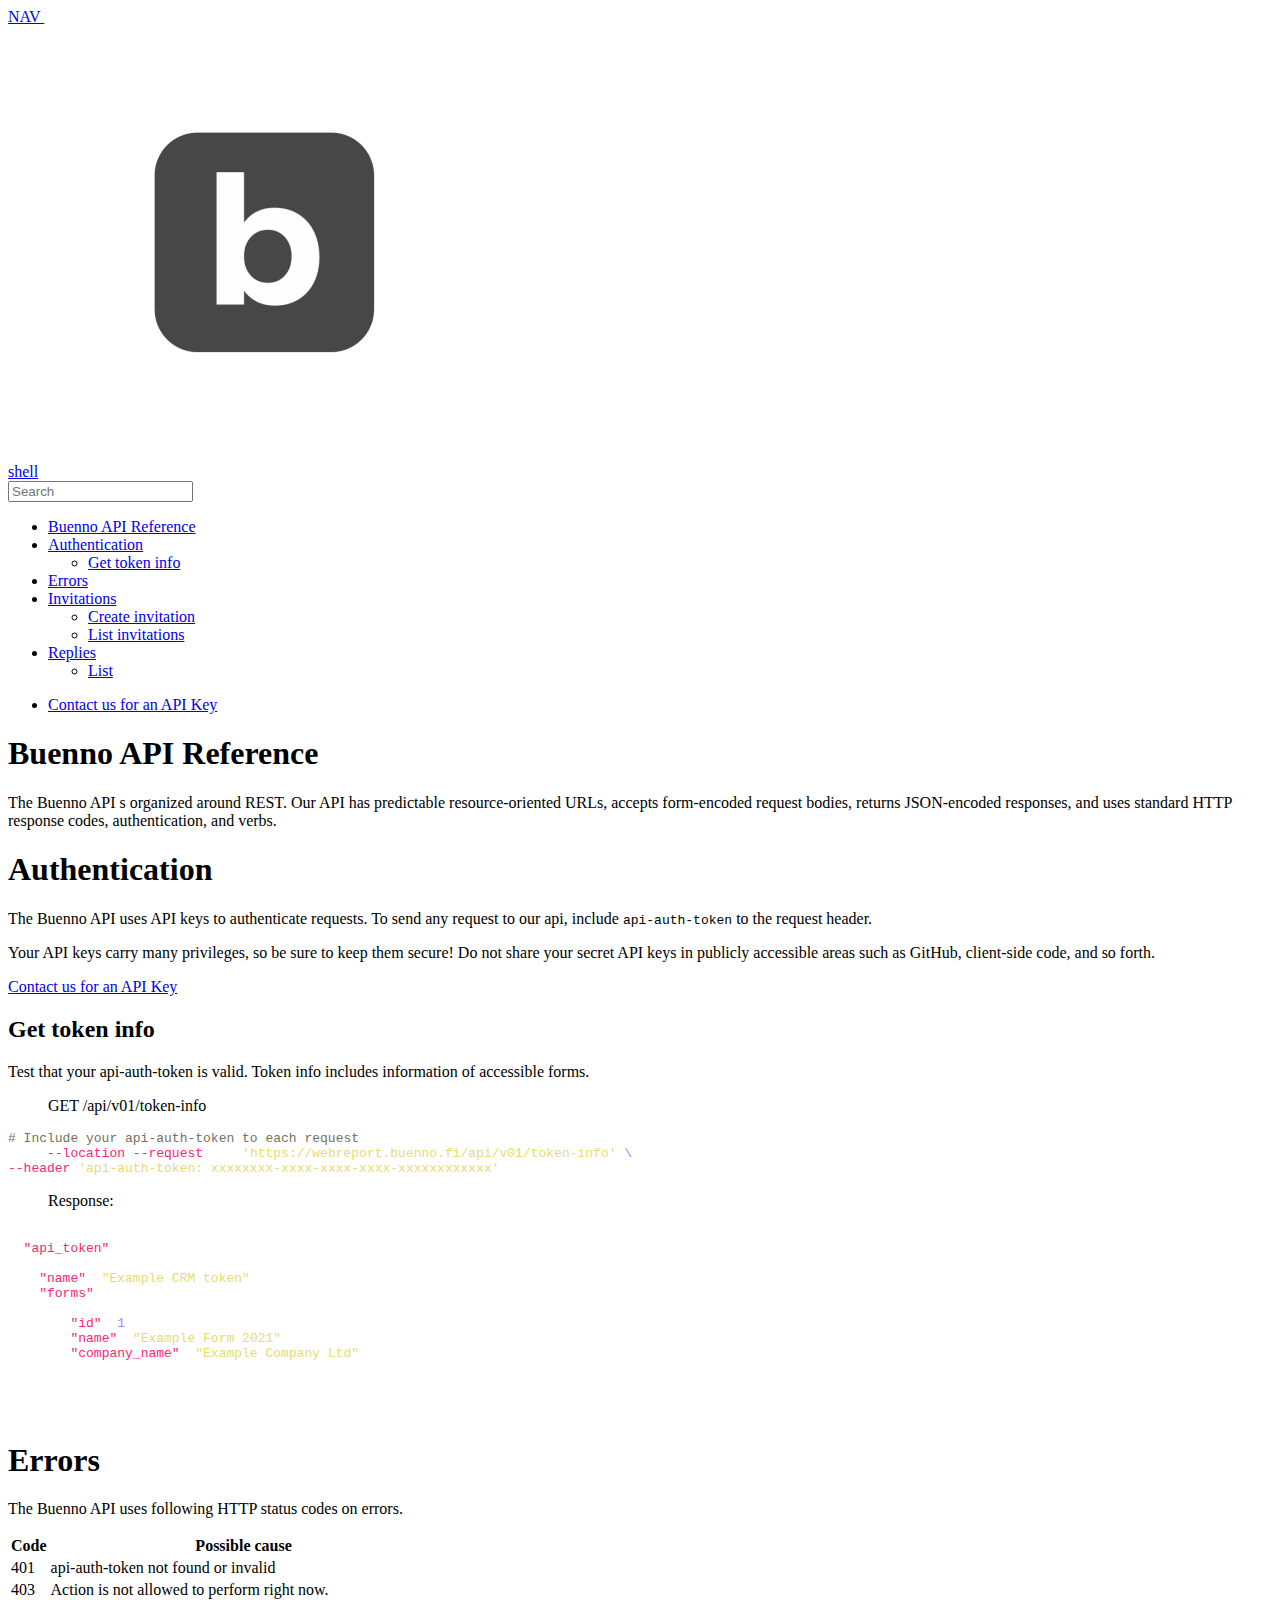
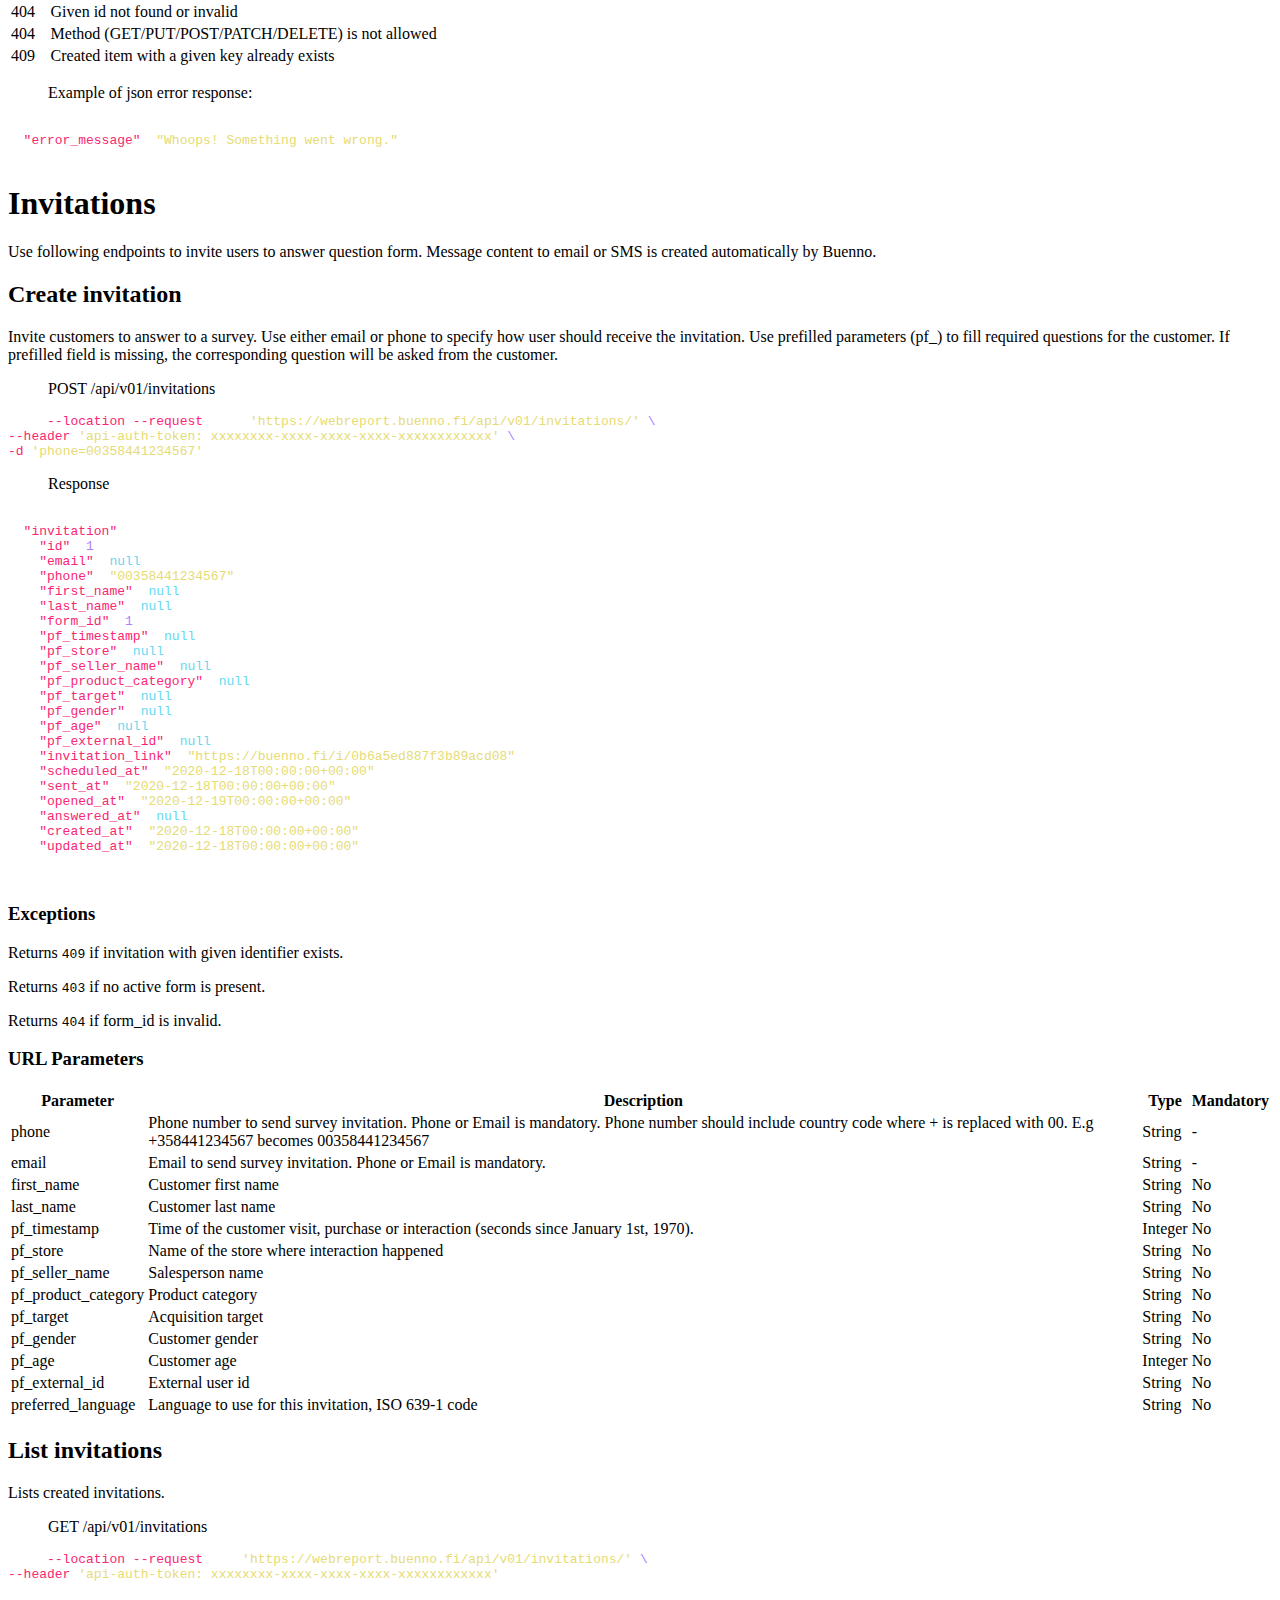
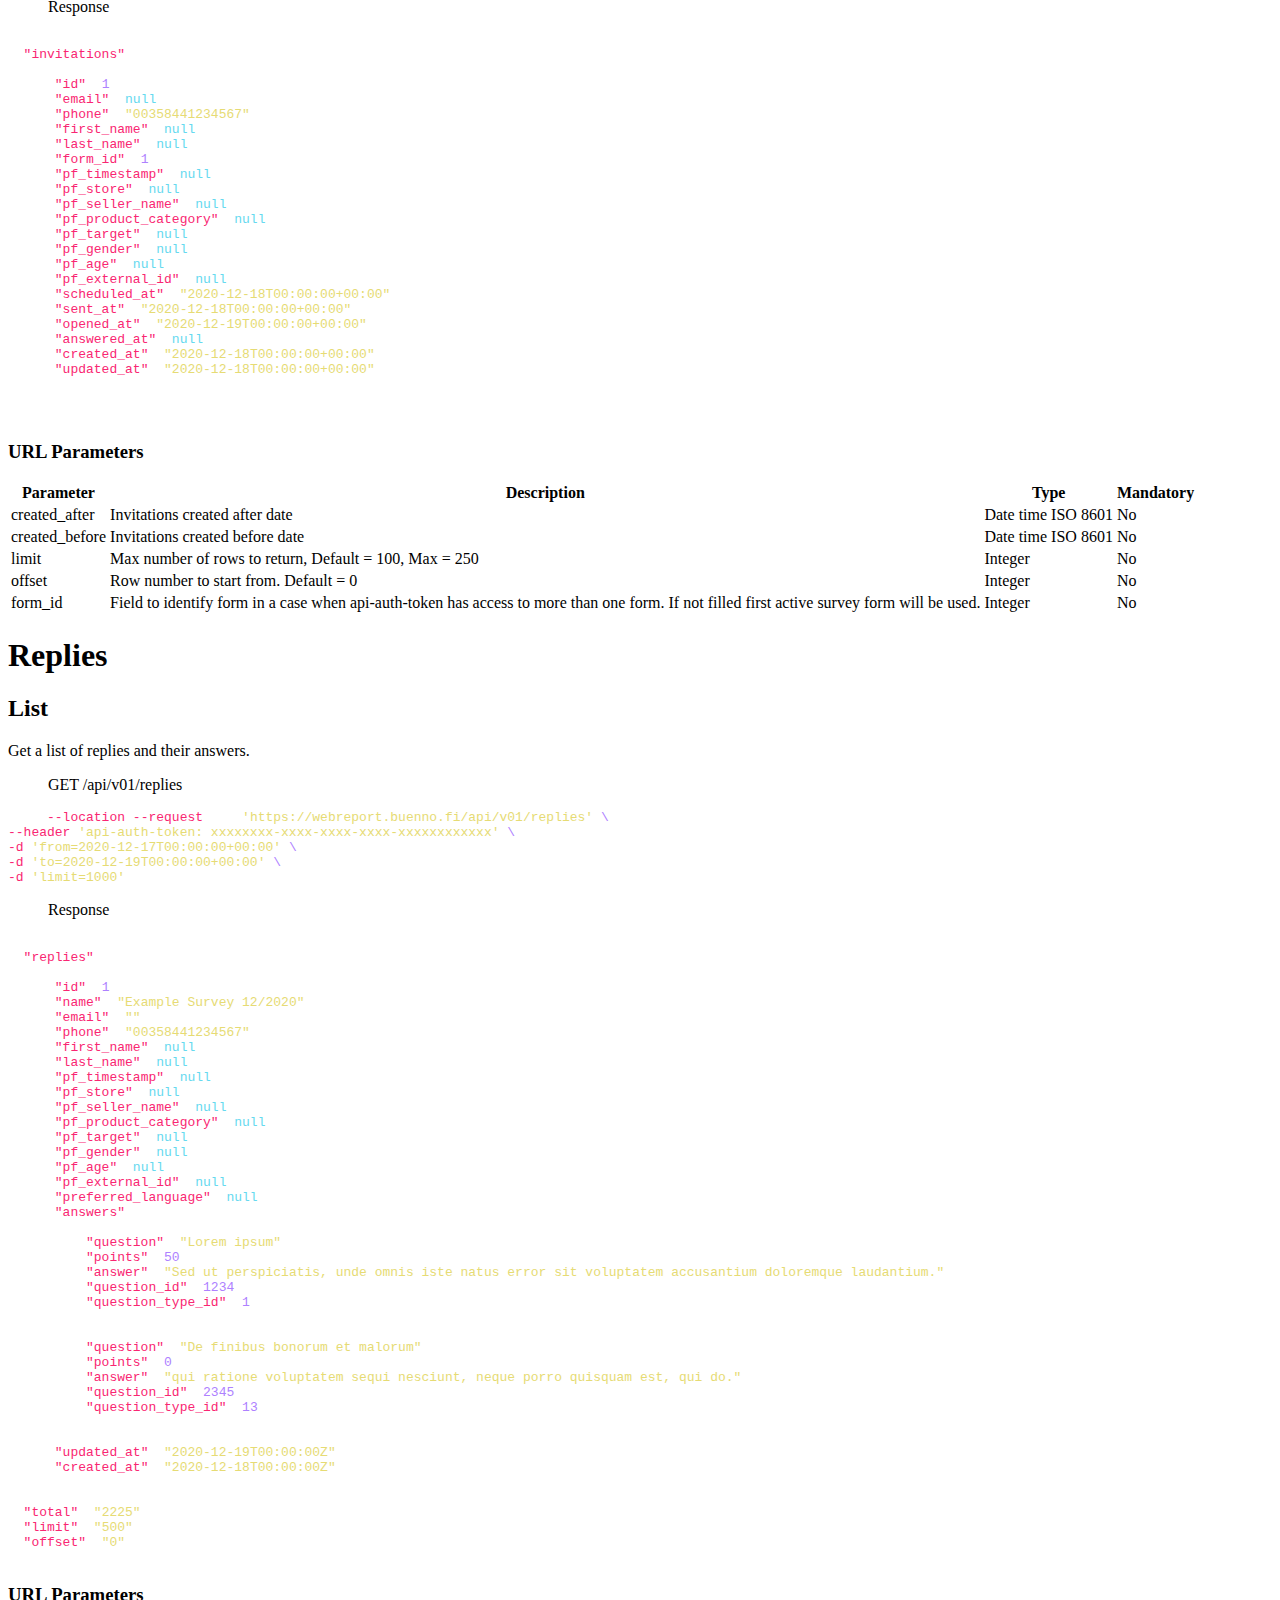
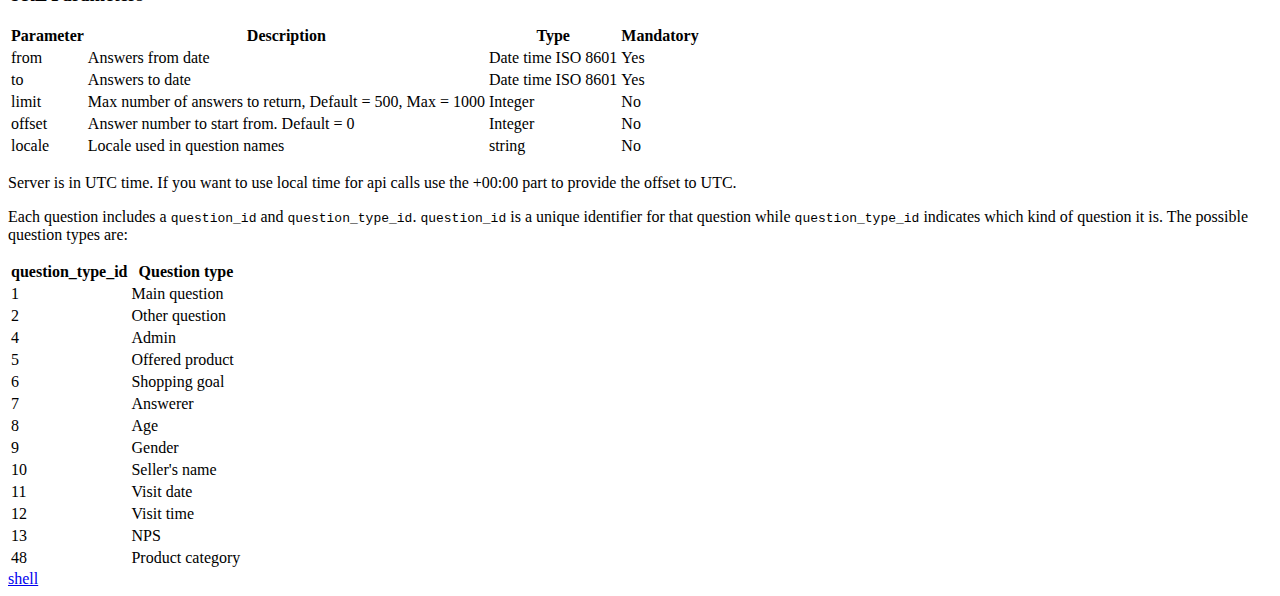
==== commit 74aca25e: "publish: Merge branch 'main' of github.com:Buenno-Research/api" ====
--- a/index.html
+++ b/index.html
@@ -443,6 +443,7 @@
     </span><span class="nl">"pf_timestamp"</span><span class="p">:</span><span class="w"> </span><span class="kc">null</span><span class="p">,</span><span class="w">
     </span><span class="nl">"pf_store"</span><span class="p">:</span><span class="w"> </span><span class="kc">null</span><span class="p">,</span><span class="w">
     </span><span class="nl">"pf_seller_name"</span><span class="p">:</span><span class="w"> </span><span class="kc">null</span><span class="p">,</span><span class="w">
+    </span><span class="nl">"pf_product_category"</span><span class="p">:</span><span class="w"> </span><span class="kc">null</span><span class="p">,</span><span class="w">
     </span><span class="nl">"pf_target"</span><span class="p">:</span><span class="w"> </span><span class="kc">null</span><span class="p">,</span><span class="w">
     </span><span class="nl">"pf_gender"</span><span class="p">:</span><span class="w"> </span><span class="kc">null</span><span class="p">,</span><span class="w">
     </span><span class="nl">"pf_age"</span><span class="p">:</span><span class="w"> </span><span class="kc">null</span><span class="p">,</span><span class="w">
@@ -510,6 +511,12 @@
 <tr>
 <td>pf_seller_name</td>
 <td>Salesperson name</td>
+<td>String</td>
+<td>No</td>
+</tr>
+<tr>
+<td>pf_product_category</td>
+<td>Product category</td>
 <td>String</td>
 <td>No</td>
 </tr>
@@ -568,6 +575,7 @@
       </span><span class="nl">"pf_timestamp"</span><span class="p">:</span><span class="w"> </span><span class="kc">null</span><span class="p">,</span><span class="w">
       </span><span class="nl">"pf_store"</span><span class="p">:</span><span class="w"> </span><span class="kc">null</span><span class="p">,</span><span class="w">
       </span><span class="nl">"pf_seller_name"</span><span class="p">:</span><span class="w"> </span><span class="kc">null</span><span class="p">,</span><span class="w">
+      </span><span class="nl">"pf_product_category"</span><span class="p">:</span><span class="w"> </span><span class="kc">null</span><span class="p">,</span><span class="w">
       </span><span class="nl">"pf_target"</span><span class="p">:</span><span class="w"> </span><span class="kc">null</span><span class="p">,</span><span class="w">
       </span><span class="nl">"pf_gender"</span><span class="p">:</span><span class="w"> </span><span class="kc">null</span><span class="p">,</span><span class="w">
       </span><span class="nl">"pf_age"</span><span class="p">:</span><span class="w"> </span><span class="kc">null</span><span class="p">,</span><span class="w">
@@ -648,6 +656,7 @@
       </span><span class="nl">"pf_timestamp"</span><span class="p">:</span><span class="w"> </span><span class="kc">null</span><span class="p">,</span><span class="w">
       </span><span class="nl">"pf_store"</span><span class="p">:</span><span class="w"> </span><span class="kc">null</span><span class="p">,</span><span class="w">
       </span><span class="nl">"pf_seller_name"</span><span class="p">:</span><span class="w"> </span><span class="kc">null</span><span class="p">,</span><span class="w">
+      </span><span class="nl">"pf_product_category"</span><span class="p">:</span><span class="w"> </span><span class="kc">null</span><span class="p">,</span><span class="w">
       </span><span class="nl">"pf_target"</span><span class="p">:</span><span class="w"> </span><span class="kc">null</span><span class="p">,</span><span class="w">
       </span><span class="nl">"pf_gender"</span><span class="p">:</span><span class="w"> </span><span class="kc">null</span><span class="p">,</span><span class="w">
       </span><span class="nl">"pf_age"</span><span class="p">:</span><span class="w"> </span><span class="kc">null</span><span class="p">,</span><span class="w">
@@ -776,6 +785,10 @@
 <td>13</td>
 <td>NPS</td>
 </tr>
+<tr>
+<td>48</td>
+<td>Product category</td>
+</tr>
 </tbody></table>
 
       </div>
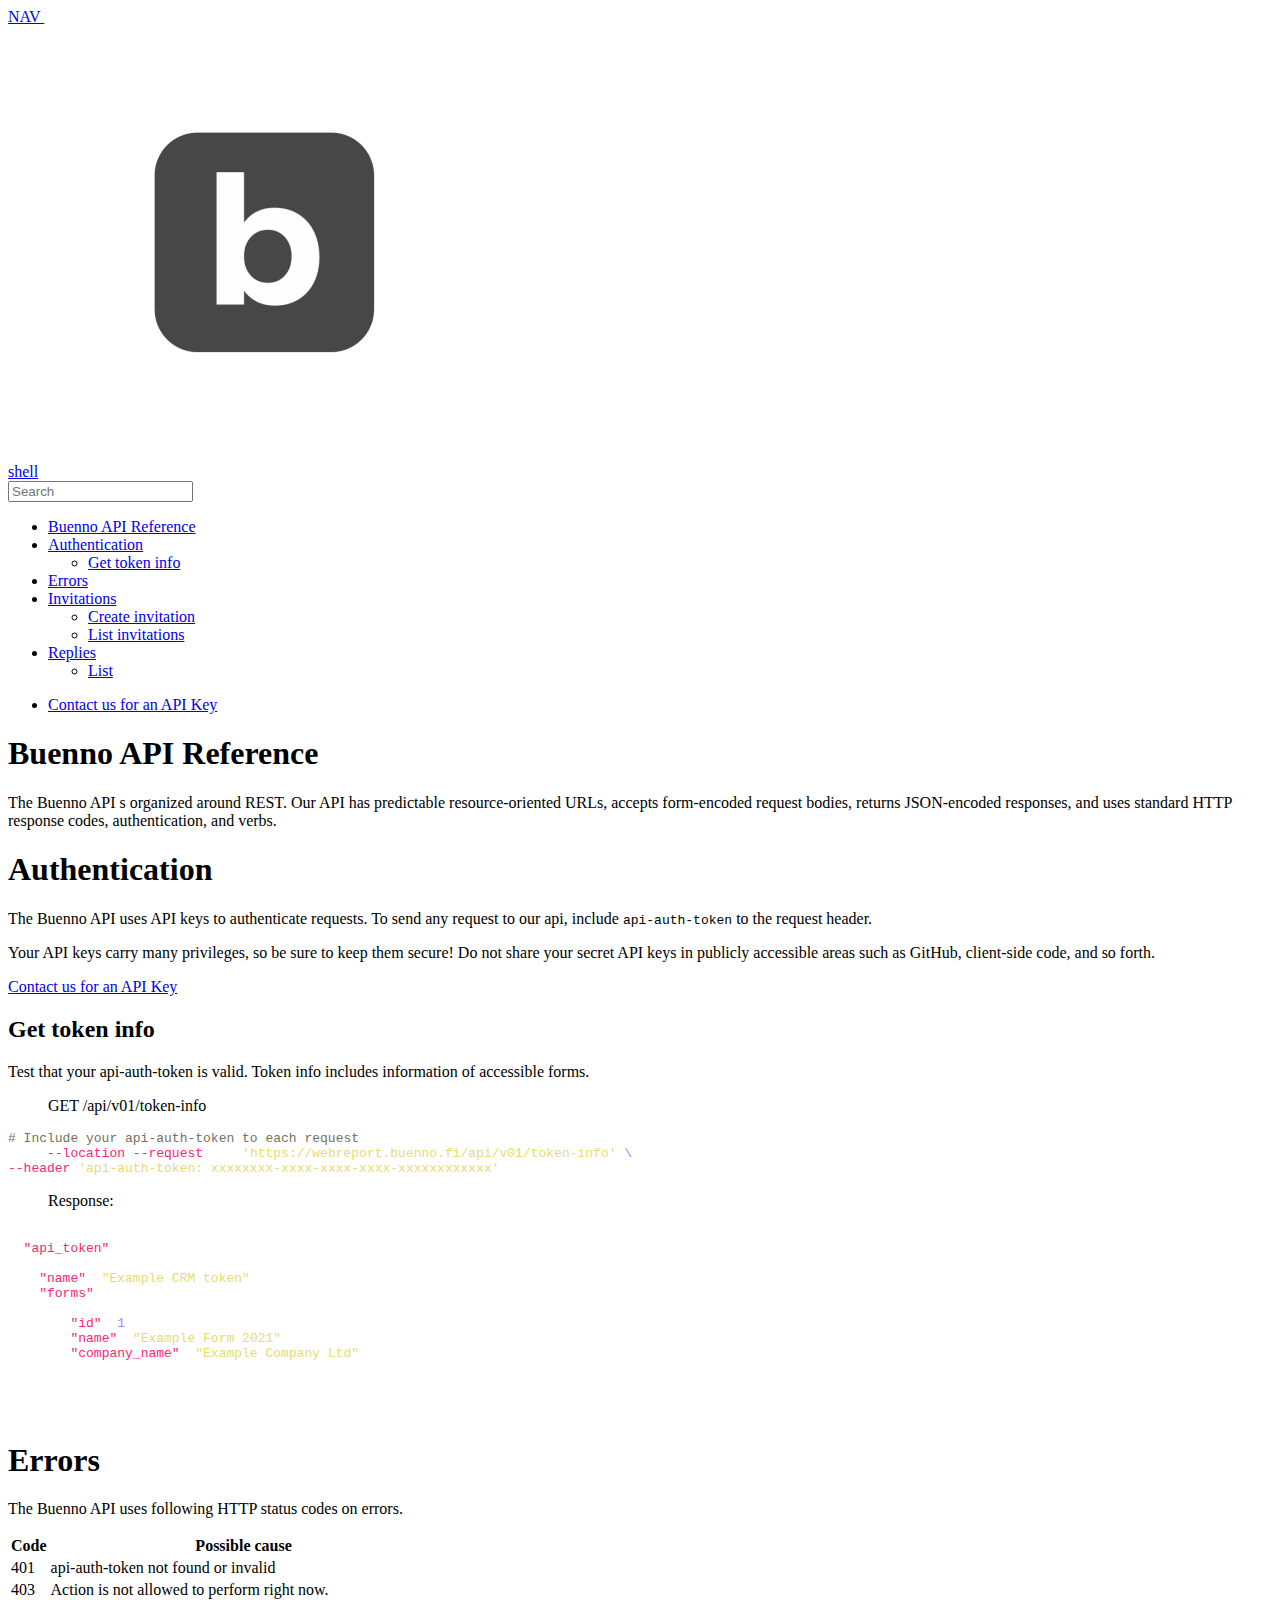
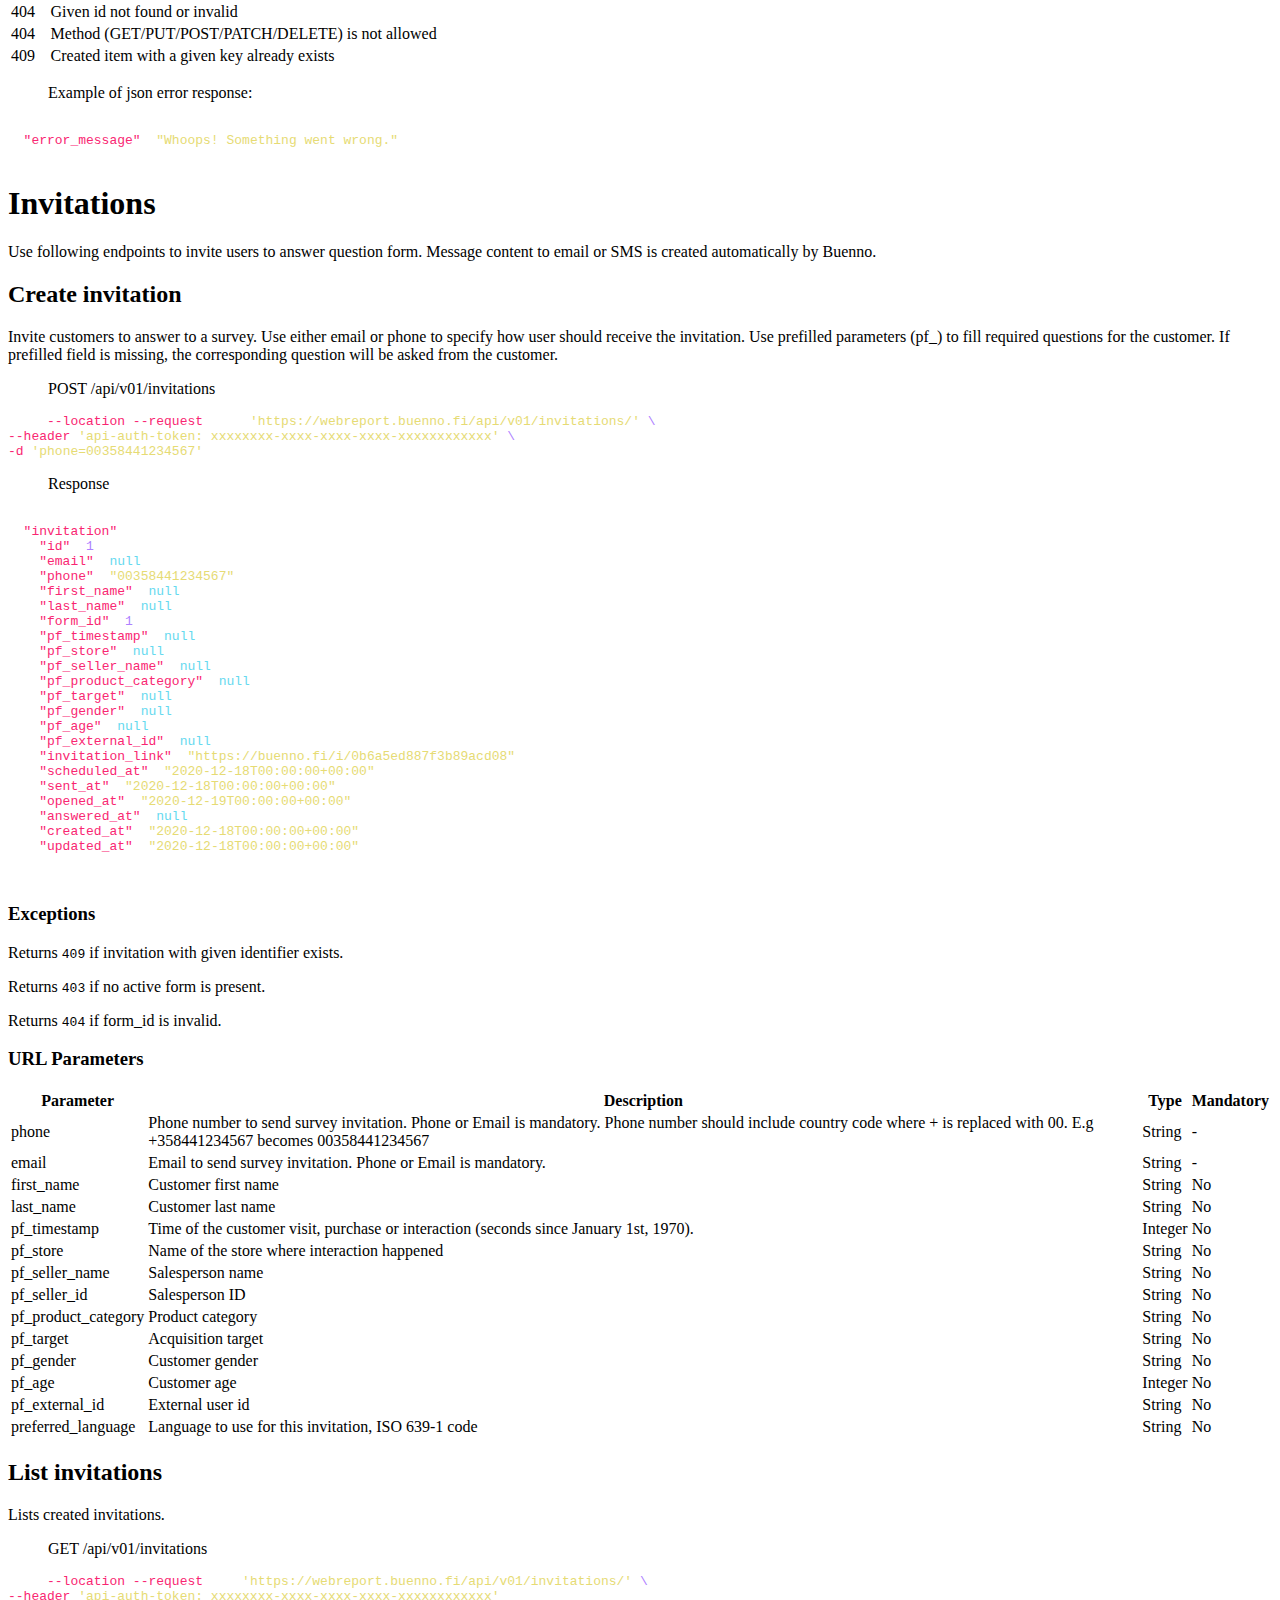
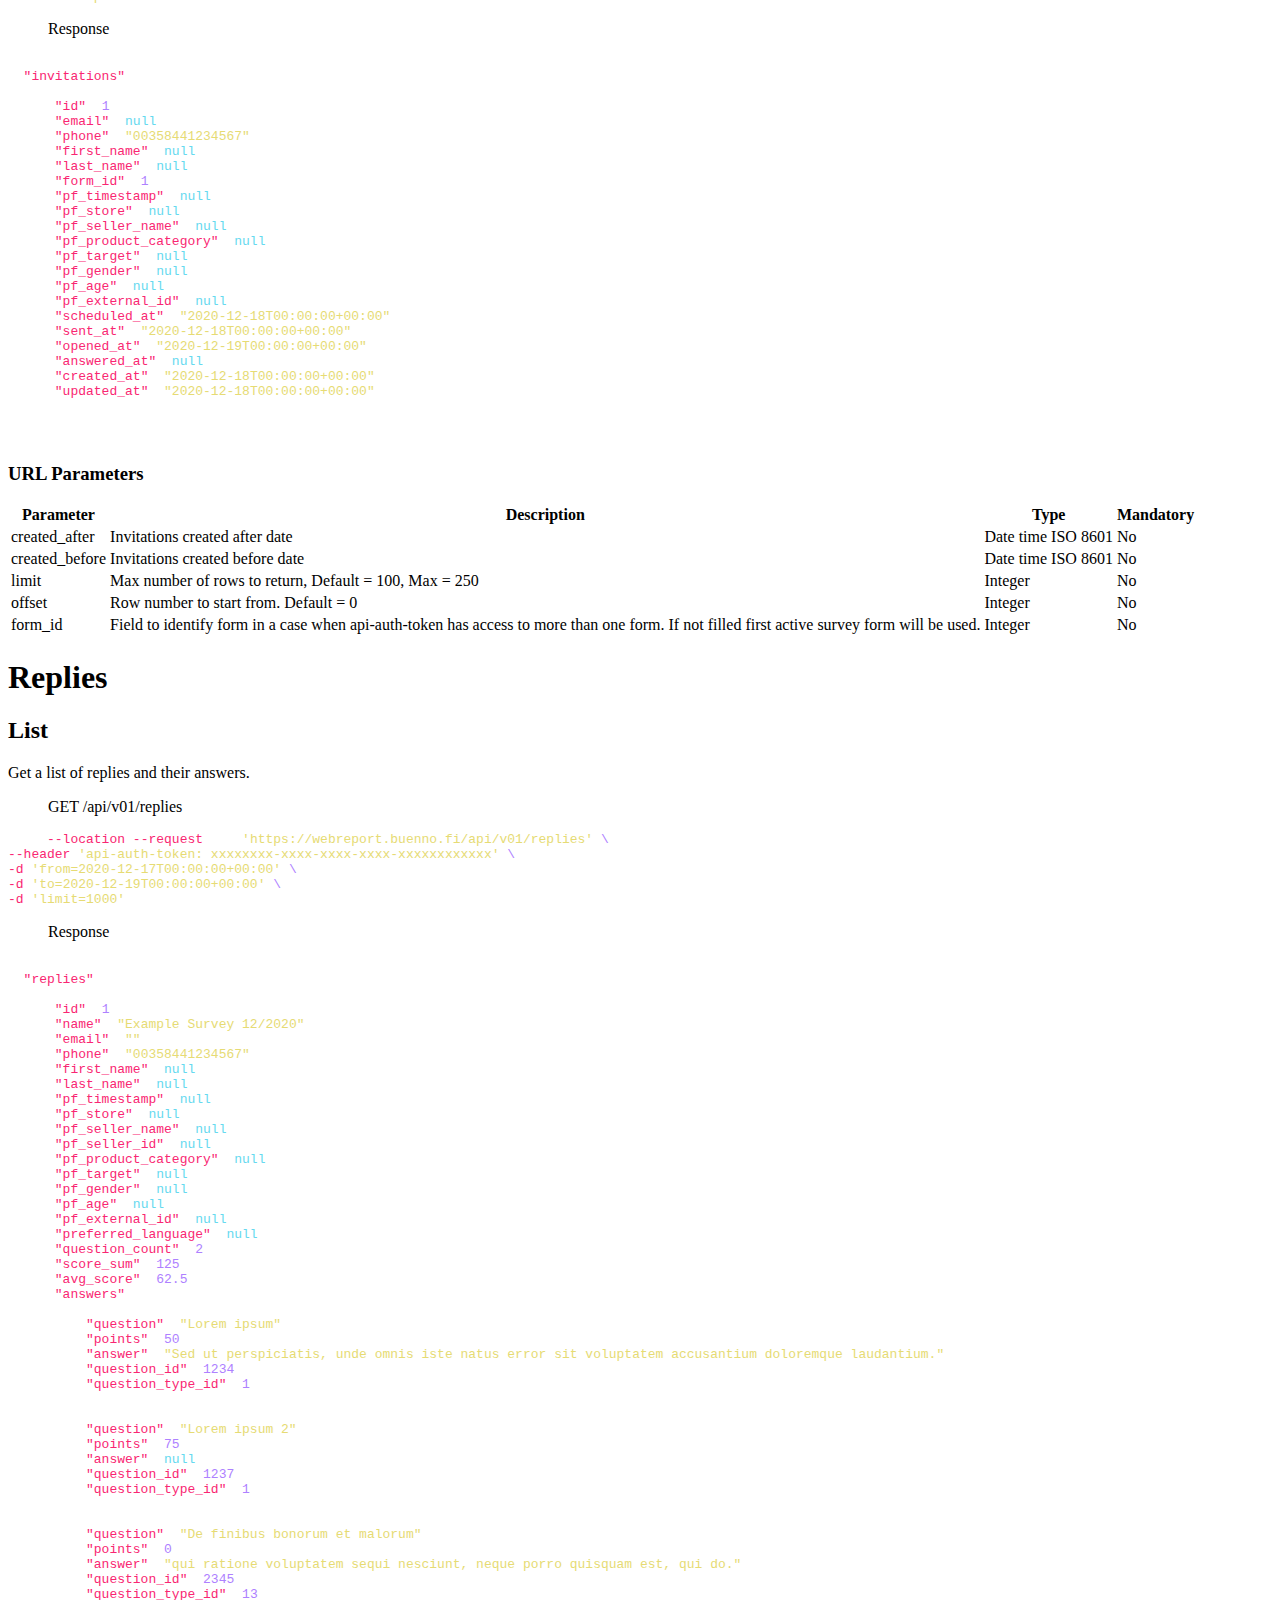
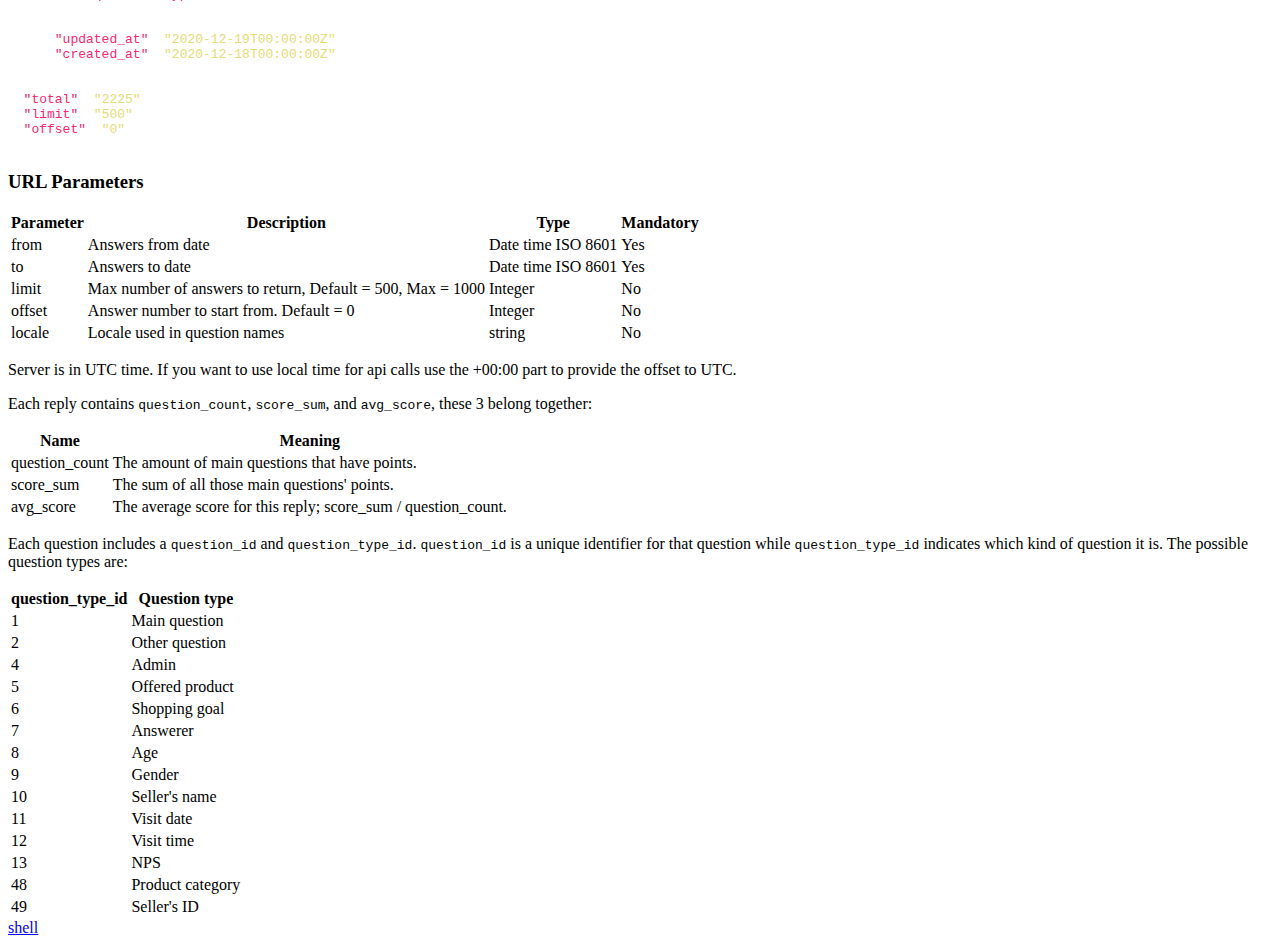
==== commit 4cbf2ff3: "publish: Added pf_seller_id, question_count, score_sum and avg_score" ====
--- a/index.html
+++ b/index.html
@@ -515,6 +515,12 @@
 <td>No</td>
 </tr>
 <tr>
+<td>pf_seller_id</td>
+<td>Salesperson ID</td>
+<td>String</td>
+<td>No</td>
+</tr>
+<tr>
 <td>pf_product_category</td>
 <td>Product category</td>
 <td>String</td>
@@ -656,18 +662,29 @@
       </span><span class="nl">"pf_timestamp"</span><span class="p">:</span><span class="w"> </span><span class="kc">null</span><span class="p">,</span><span class="w">
       </span><span class="nl">"pf_store"</span><span class="p">:</span><span class="w"> </span><span class="kc">null</span><span class="p">,</span><span class="w">
       </span><span class="nl">"pf_seller_name"</span><span class="p">:</span><span class="w"> </span><span class="kc">null</span><span class="p">,</span><span class="w">
+      </span><span class="nl">"pf_seller_id"</span><span class="p">:</span><span class="w"> </span><span class="kc">null</span><span class="p">,</span><span class="w">
       </span><span class="nl">"pf_product_category"</span><span class="p">:</span><span class="w"> </span><span class="kc">null</span><span class="p">,</span><span class="w">
       </span><span class="nl">"pf_target"</span><span class="p">:</span><span class="w"> </span><span class="kc">null</span><span class="p">,</span><span class="w">
       </span><span class="nl">"pf_gender"</span><span class="p">:</span><span class="w"> </span><span class="kc">null</span><span class="p">,</span><span class="w">
       </span><span class="nl">"pf_age"</span><span class="p">:</span><span class="w"> </span><span class="kc">null</span><span class="p">,</span><span class="w">
       </span><span class="nl">"pf_external_id"</span><span class="p">:</span><span class="w"> </span><span class="kc">null</span><span class="p">,</span><span class="w">
       </span><span class="nl">"preferred_language"</span><span class="p">:</span><span class="w"> </span><span class="kc">null</span><span class="p">,</span><span class="w">
+      </span><span class="nl">"question_count"</span><span class="p">:</span><span class="w"> </span><span class="mi">2</span><span class="p">,</span><span class="w">
+      </span><span class="nl">"score_sum"</span><span class="p">:</span><span class="w"> </span><span class="mi">125</span><span class="p">,</span><span class="w">
+      </span><span class="nl">"avg_score"</span><span class="p">:</span><span class="w"> </span><span class="mf">62.5</span><span class="p">,</span><span class="w">
       </span><span class="nl">"answers"</span><span class="p">:</span><span class="w"> </span><span class="p">[</span><span class="w">
         </span><span class="p">{</span><span class="w">
           </span><span class="nl">"question"</span><span class="p">:</span><span class="w"> </span><span class="s2">"Lorem ipsum"</span><span class="p">,</span><span class="w">
           </span><span class="nl">"points"</span><span class="p">:</span><span class="w"> </span><span class="mi">50</span><span class="p">,</span><span class="w">
           </span><span class="nl">"answer"</span><span class="p">:</span><span class="w"> </span><span class="s2">"Sed ut perspiciatis, unde omnis iste natus error sit voluptatem accusantium doloremque laudantium."</span><span class="p">,</span><span class="w">
           </span><span class="nl">"question_id"</span><span class="p">:</span><span class="w"> </span><span class="mi">1234</span><span class="p">,</span><span class="w">
+          </span><span class="nl">"question_type_id"</span><span class="p">:</span><span class="w"> </span><span class="mi">1</span><span class="w">
+        </span><span class="p">},</span><span class="w">
+        </span><span class="p">{</span><span class="w">
+          </span><span class="nl">"question"</span><span class="p">:</span><span class="w"> </span><span class="s2">"Lorem ipsum 2"</span><span class="p">,</span><span class="w">
+          </span><span class="nl">"points"</span><span class="p">:</span><span class="w"> </span><span class="mi">75</span><span class="p">,</span><span class="w">
+          </span><span class="nl">"answer"</span><span class="p">:</span><span class="w"> </span><span class="kc">null</span><span class="p">,</span><span class="w">
+          </span><span class="nl">"question_id"</span><span class="p">:</span><span class="w"> </span><span class="mi">1237</span><span class="p">,</span><span class="w">
           </span><span class="nl">"question_type_id"</span><span class="p">:</span><span class="w"> </span><span class="mi">1</span><span class="w">
         </span><span class="p">},</span><span class="w">
         </span><span class="p">{</span><span class="w">
@@ -729,6 +746,28 @@
 
 <p>Server is in UTC time. If you want to use local time for api calls use the +00:00 part to provide the offset to UTC.</p>
 
+<p>Each reply contains <code>question_count</code>, <code>score_sum</code>, and <code>avg_score</code>, these 3 belong together:</p>
+
+<table><thead>
+<tr>
+<th>Name</th>
+<th>Meaning</th>
+</tr>
+</thead><tbody>
+<tr>
+<td>question_count</td>
+<td>The amount of main questions that have points.</td>
+</tr>
+<tr>
+<td>score_sum</td>
+<td>The sum of all those main questions&#39; points.</td>
+</tr>
+<tr>
+<td>avg_score</td>
+<td>The average score for this reply; score_sum / question_count.</td>
+</tr>
+</tbody></table>
+
 <p>Each question includes a <code>question_id</code> and <code>question_type_id</code>. <code>question_id</code> is a unique identifier for that question while <code>question_type_id</code> indicates which kind of question it is. The possible question types are:</p>
 
 <table><thead>
@@ -788,6 +827,10 @@
 <tr>
 <td>48</td>
 <td>Product category</td>
+</tr>
+<tr>
+<td>49</td>
+<td>Seller&#39;s ID</td>
 </tr>
 </tbody></table>
 
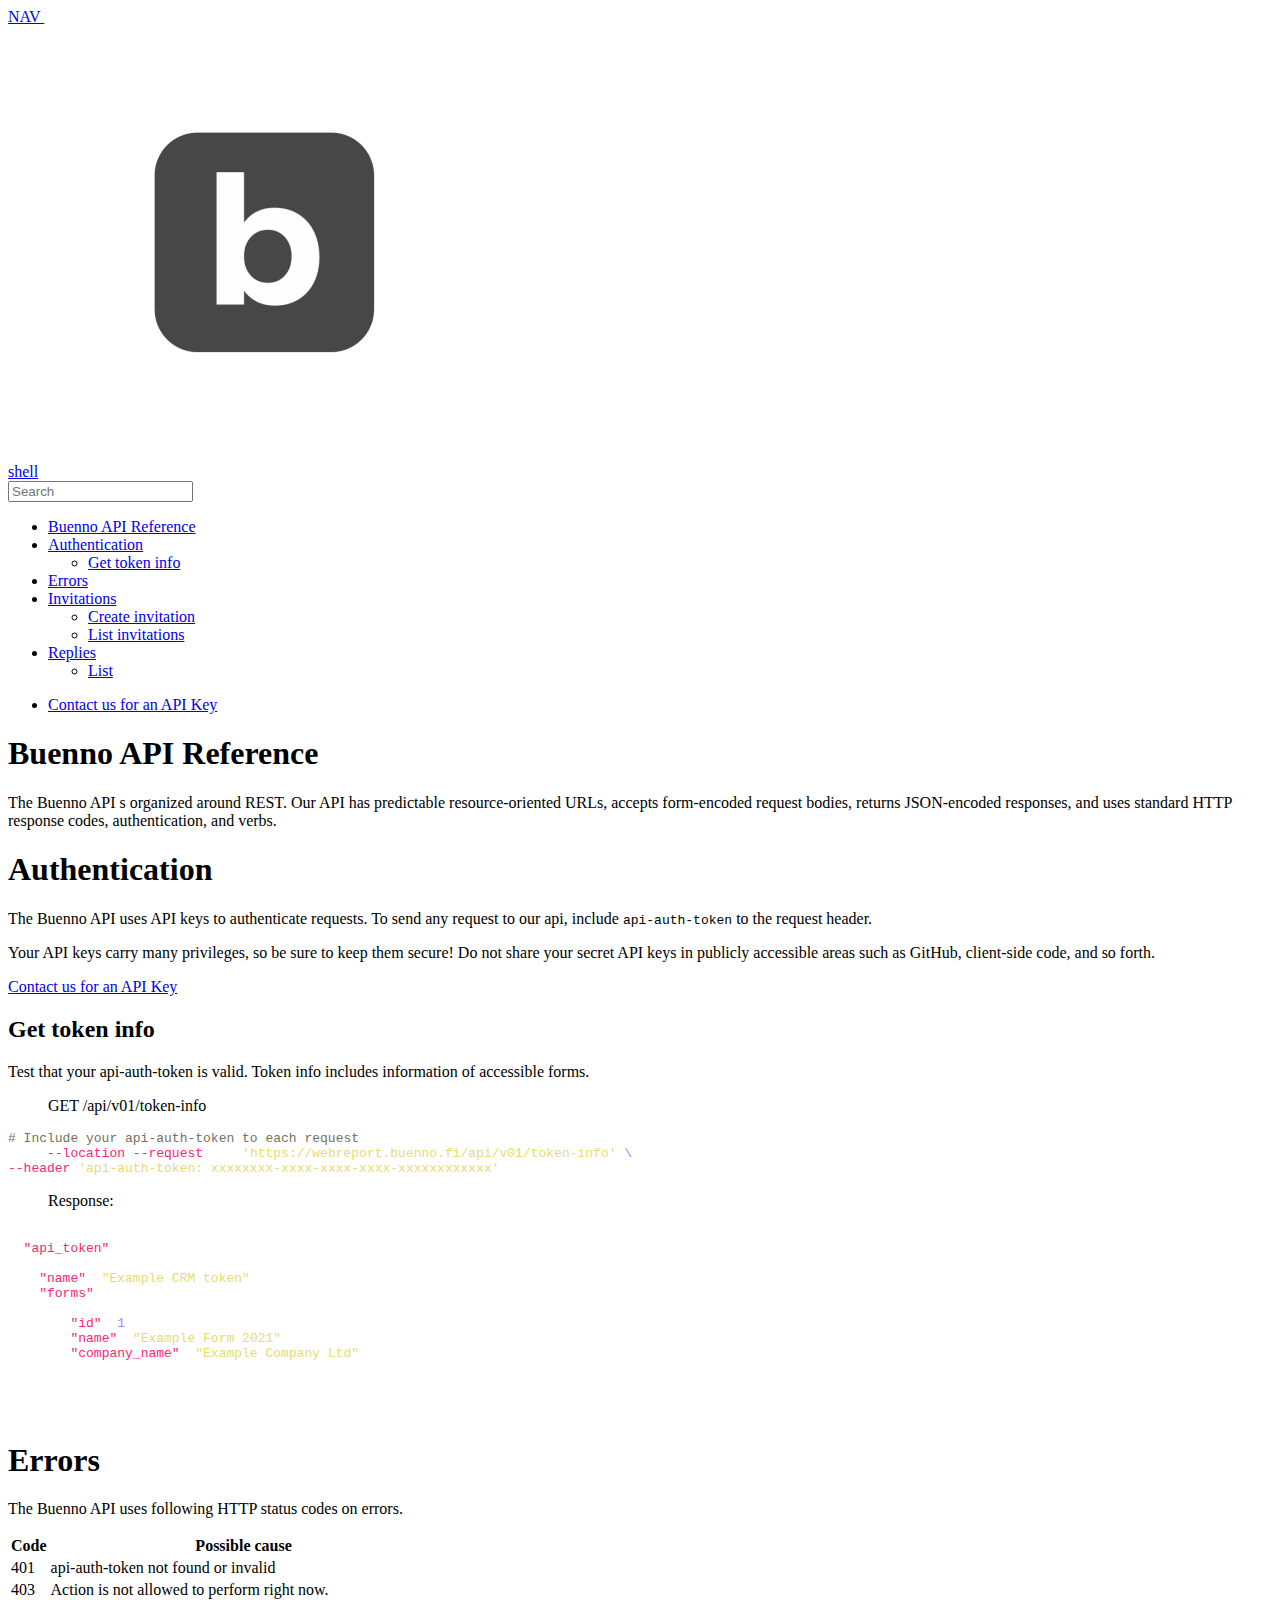
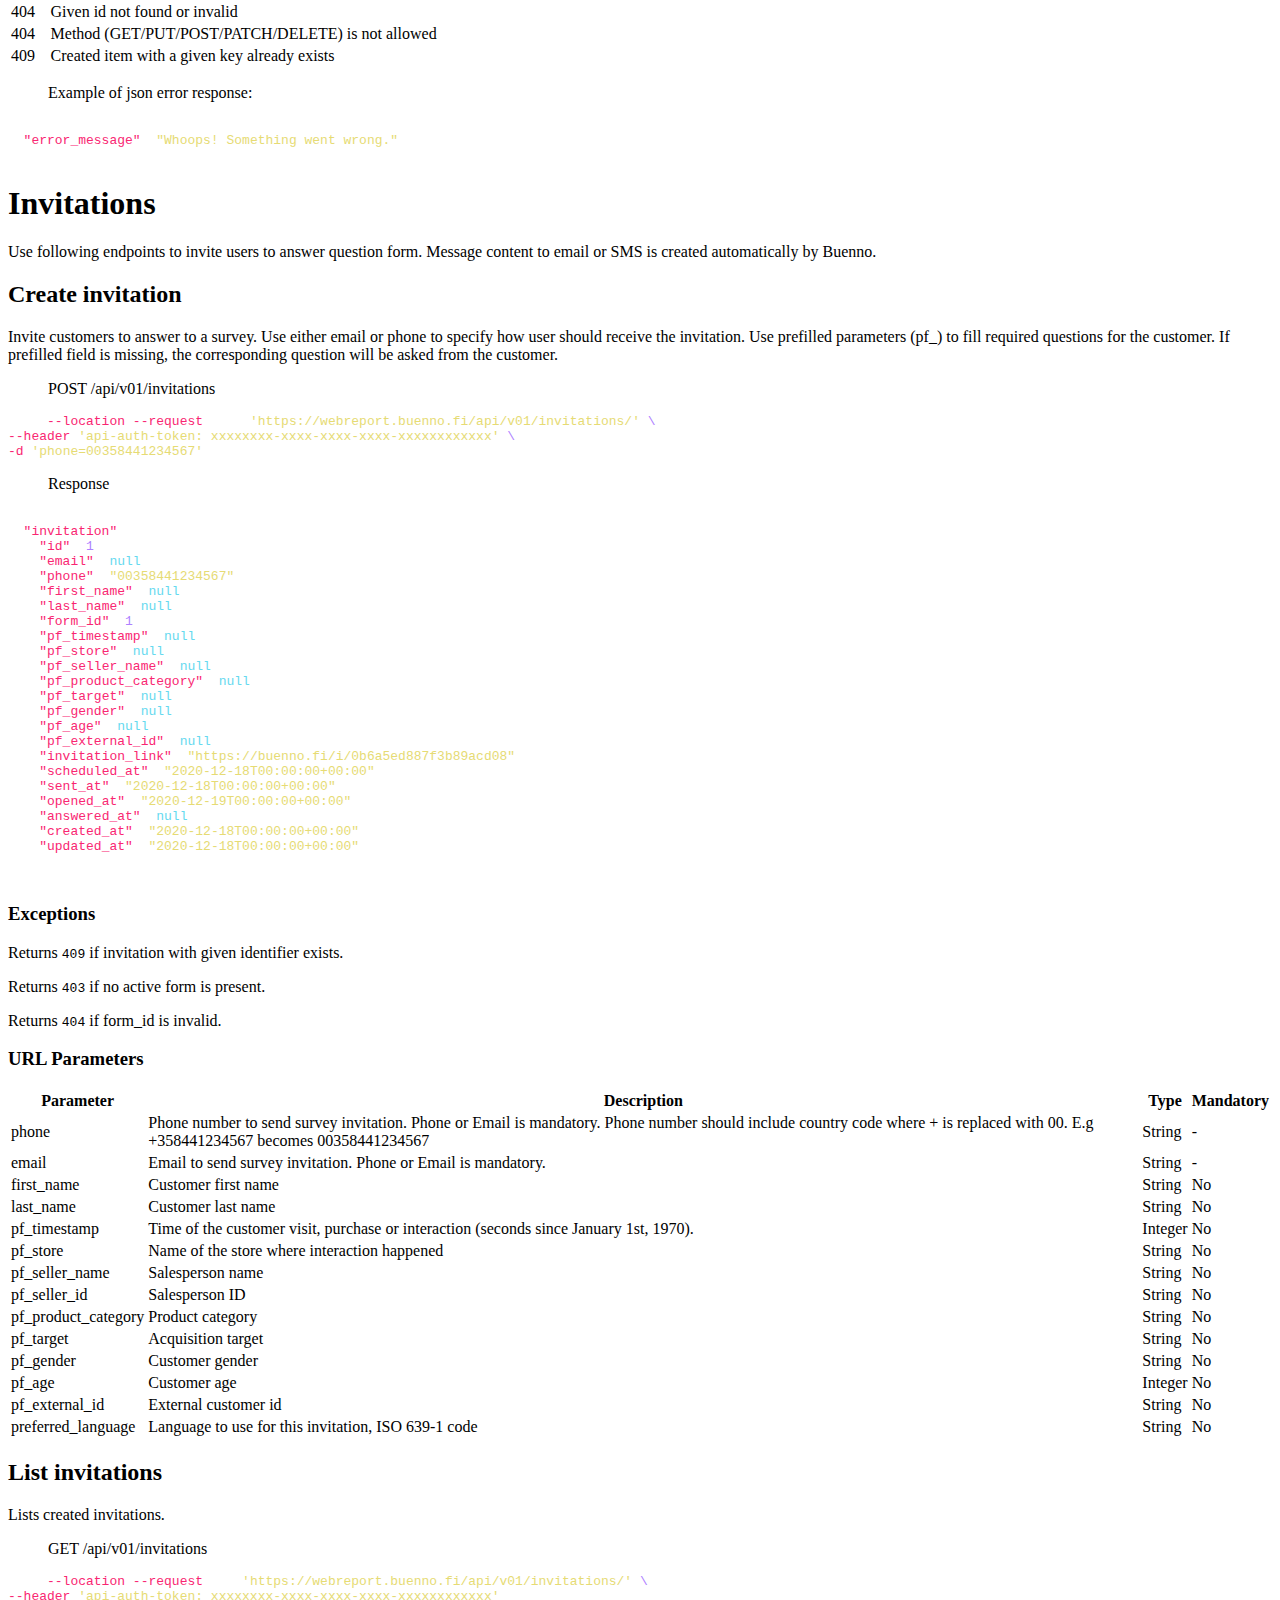
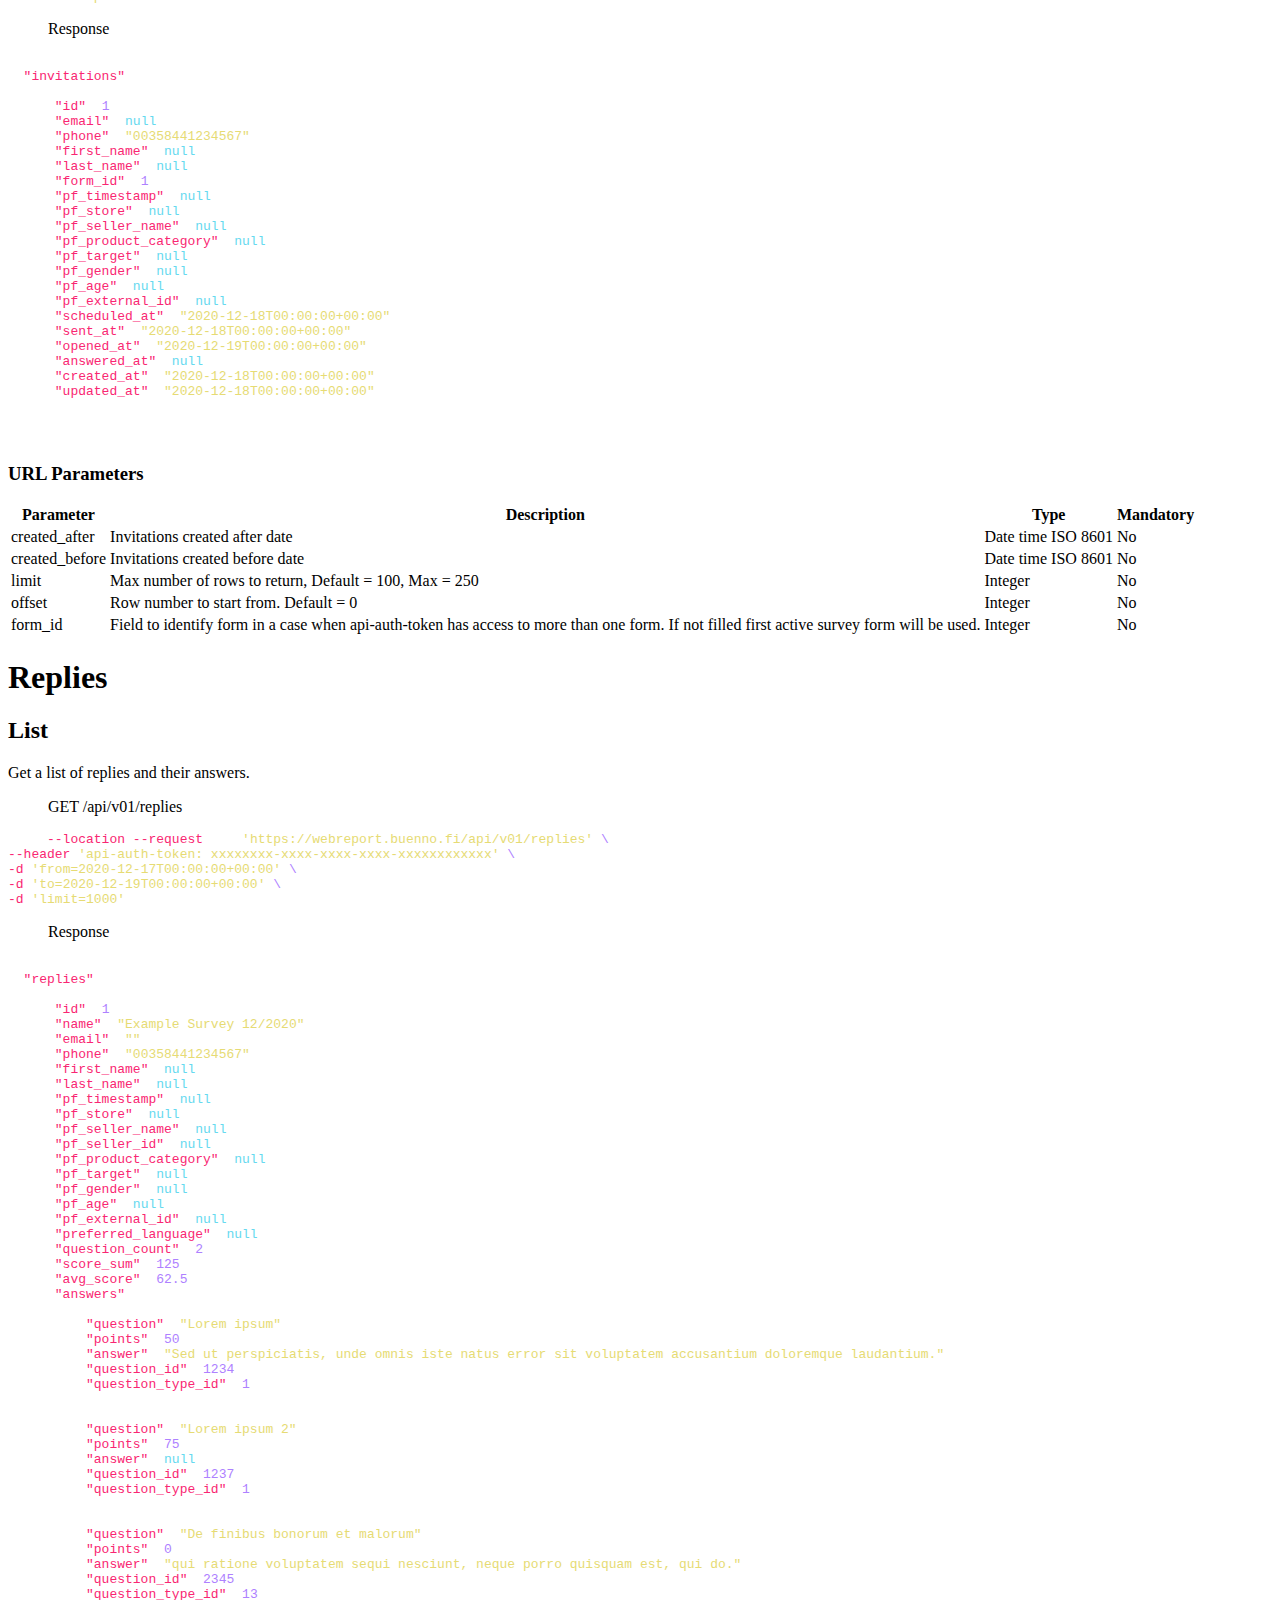
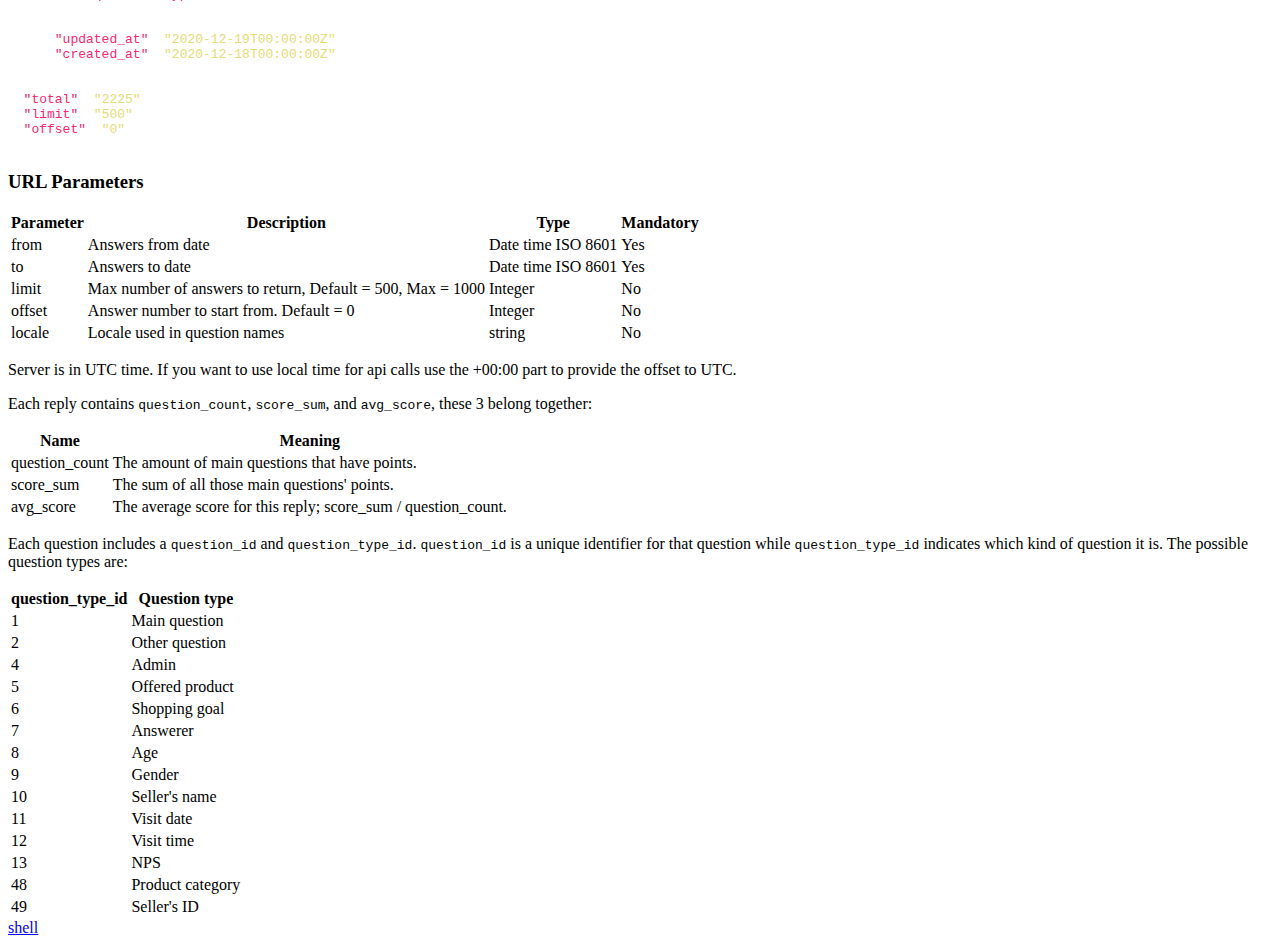
==== commit 5655f777: "publish: Changed definition of pf_external_id" ====
--- a/index.html
+++ b/index.html
@@ -546,7 +546,7 @@
 </tr>
 <tr>
 <td>pf_external_id</td>
-<td>External user id</td>
+<td>External customer id</td>
 <td>String</td>
 <td>No</td>
 </tr>
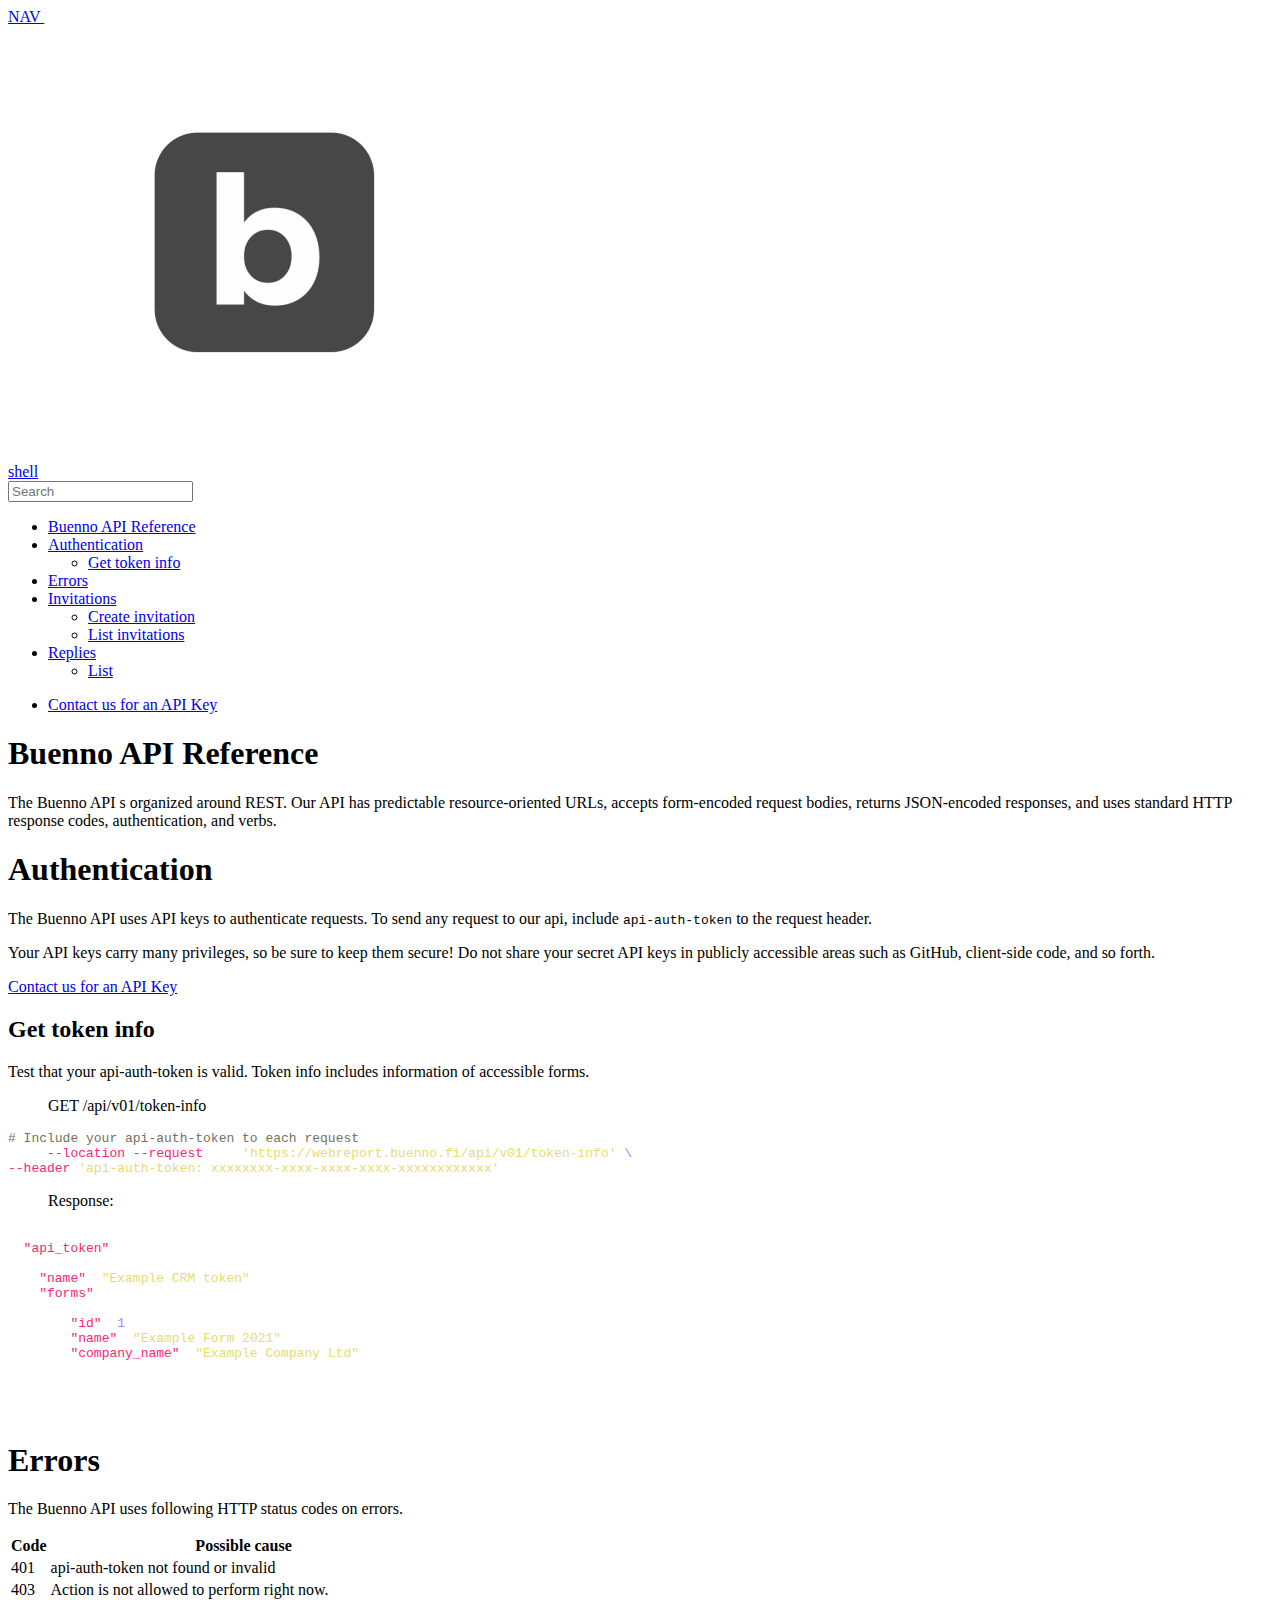
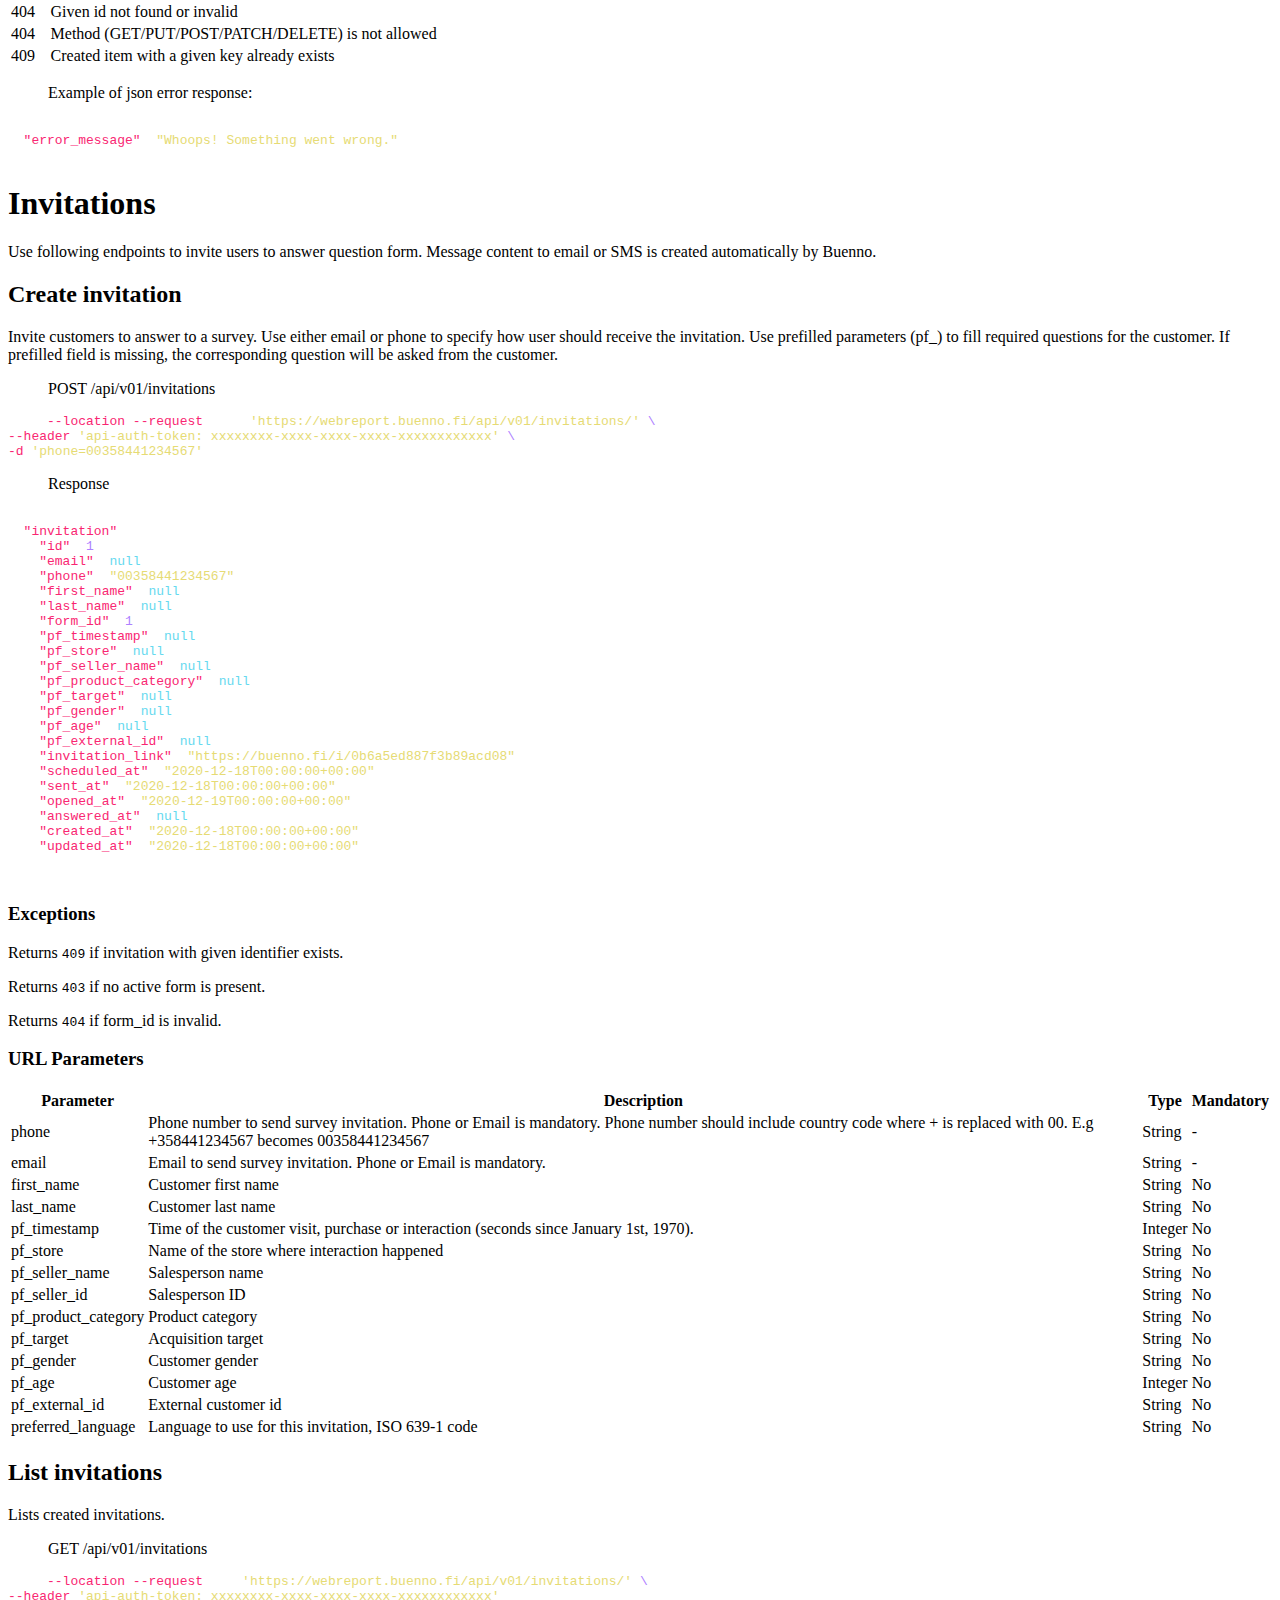
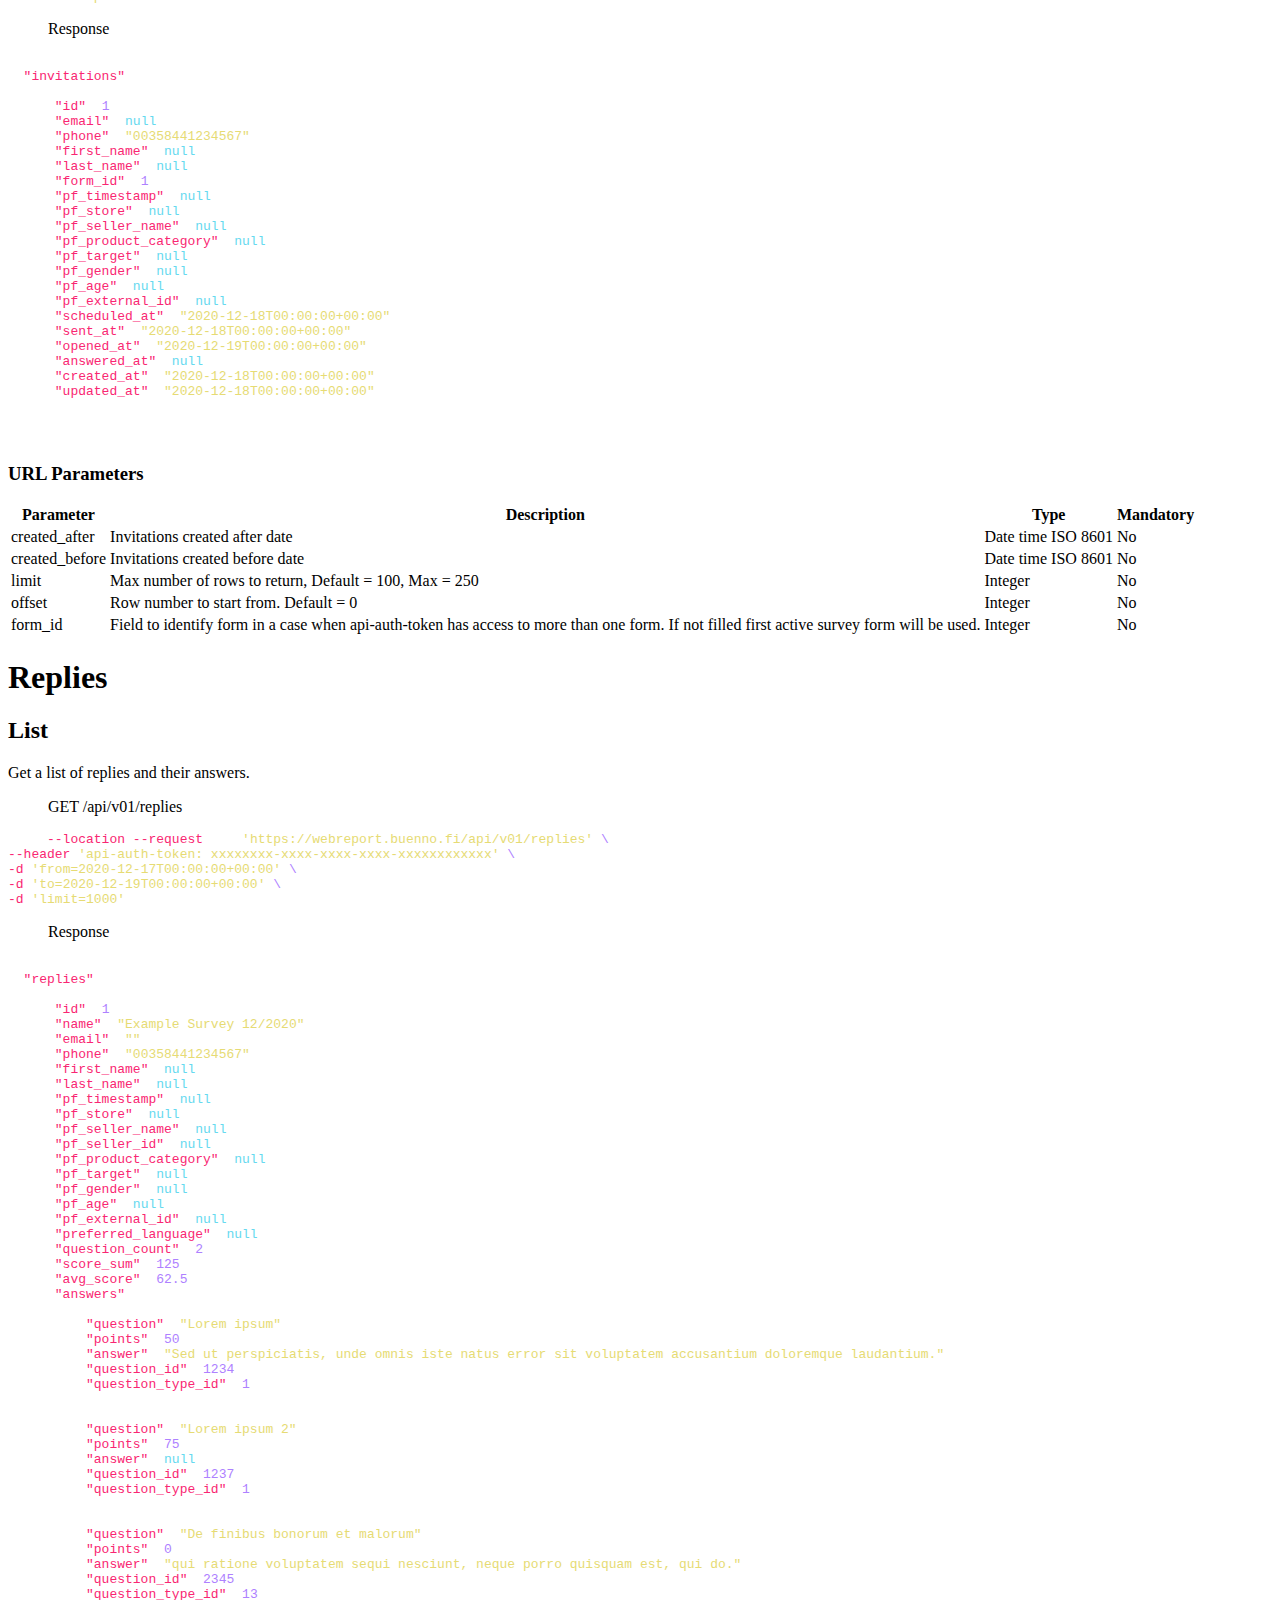
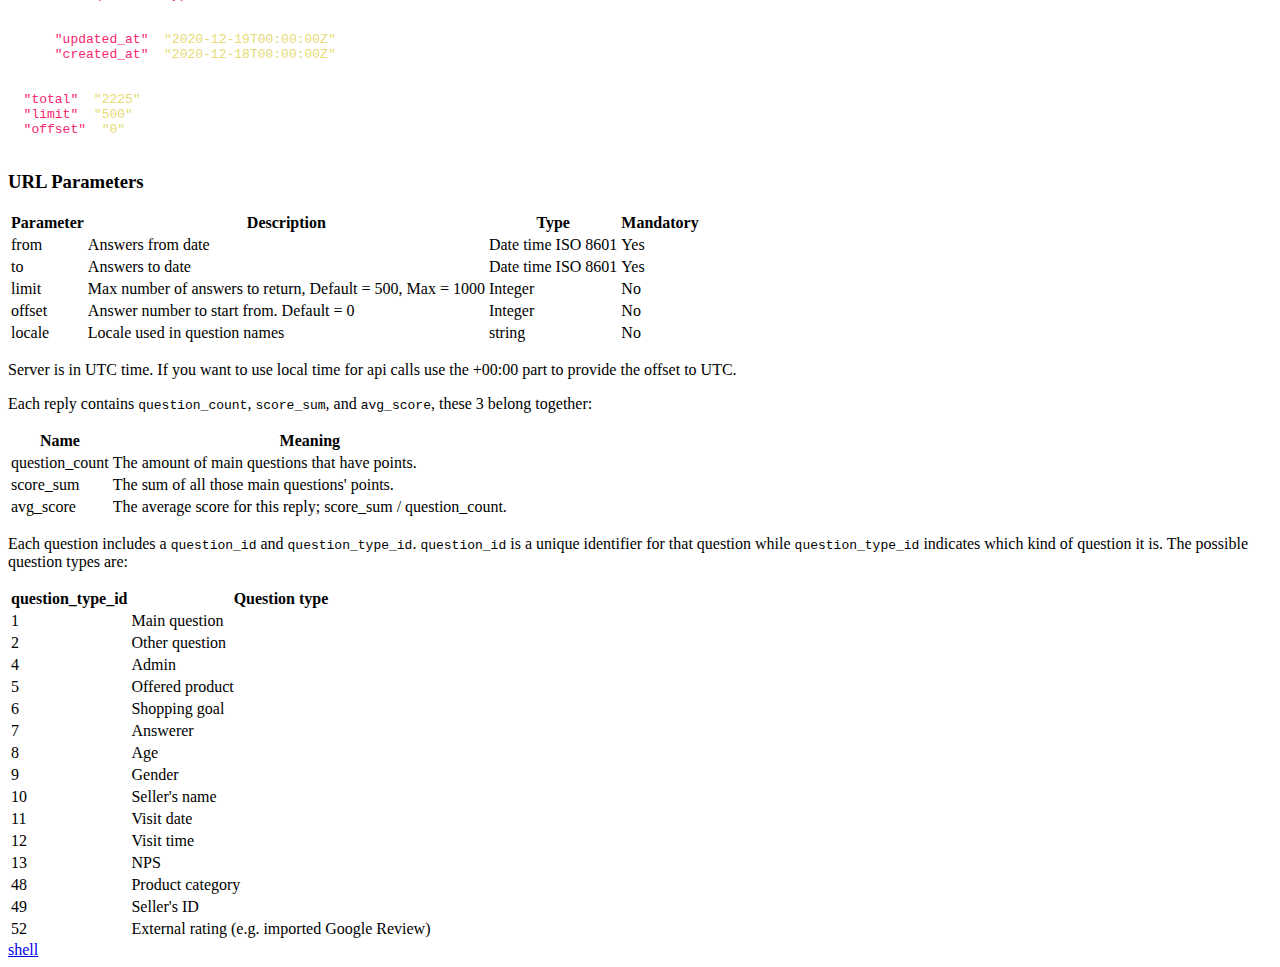
==== commit 0d950514: "publish: Changed definition of pf_external_id" ====
--- a/index.html
+++ b/index.html
@@ -832,6 +832,10 @@
 <td>49</td>
 <td>Seller&#39;s ID</td>
 </tr>
+<tr>
+<td>52</td>
+<td>External rating (e.g. imported Google Review)</td>
+</tr>
 </tbody></table>
 
       </div>
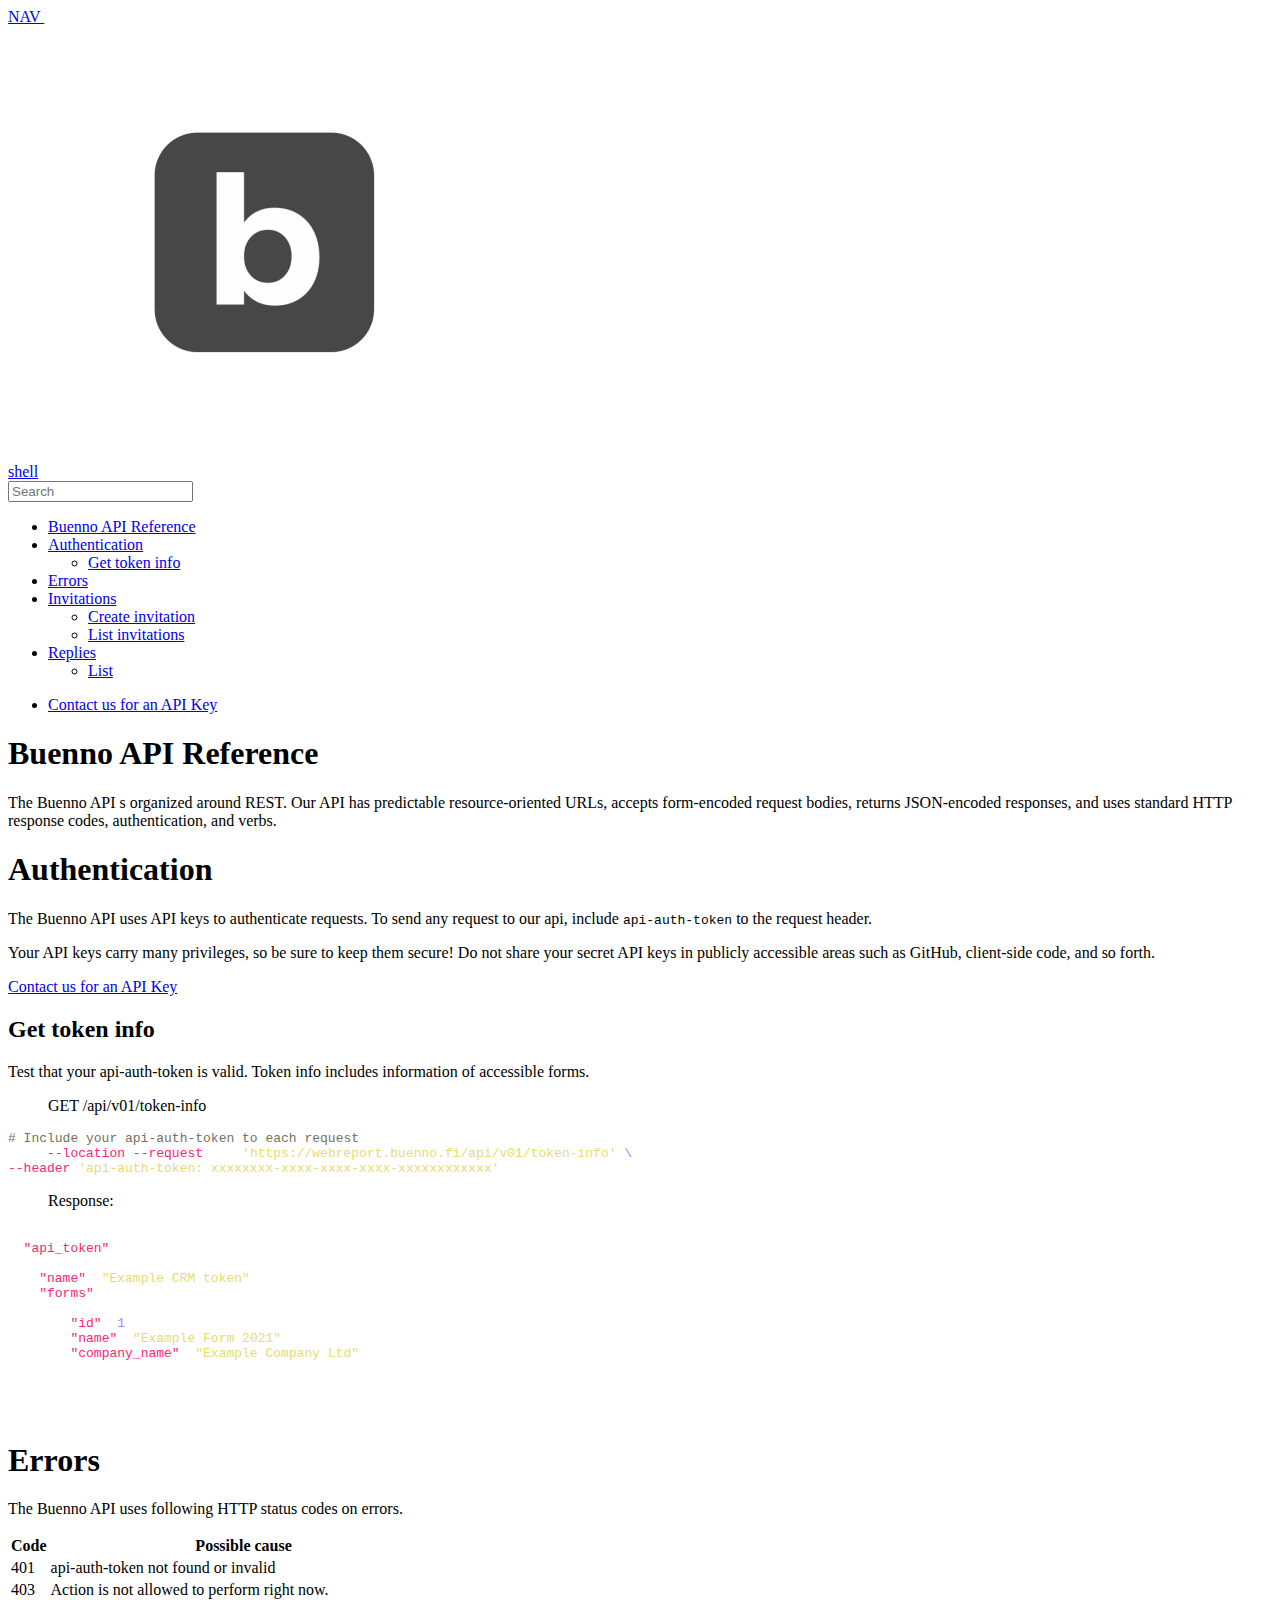
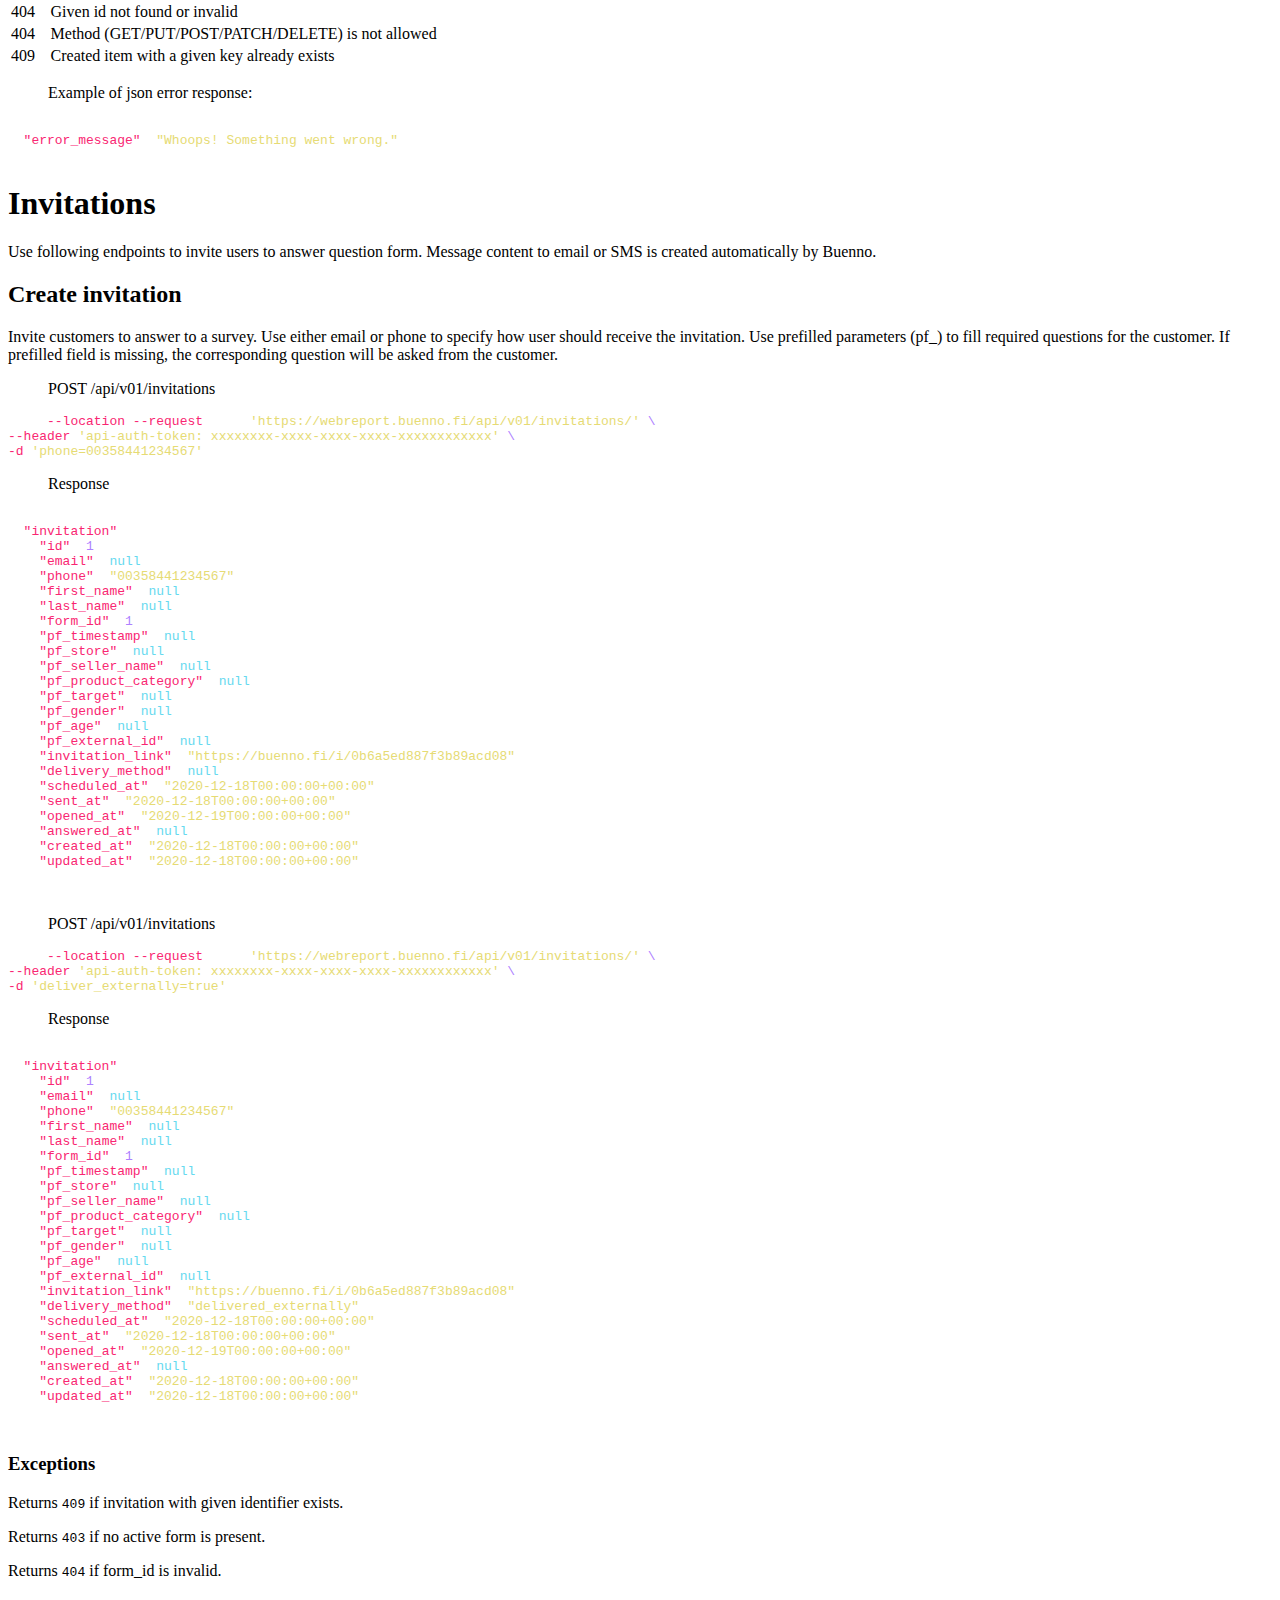
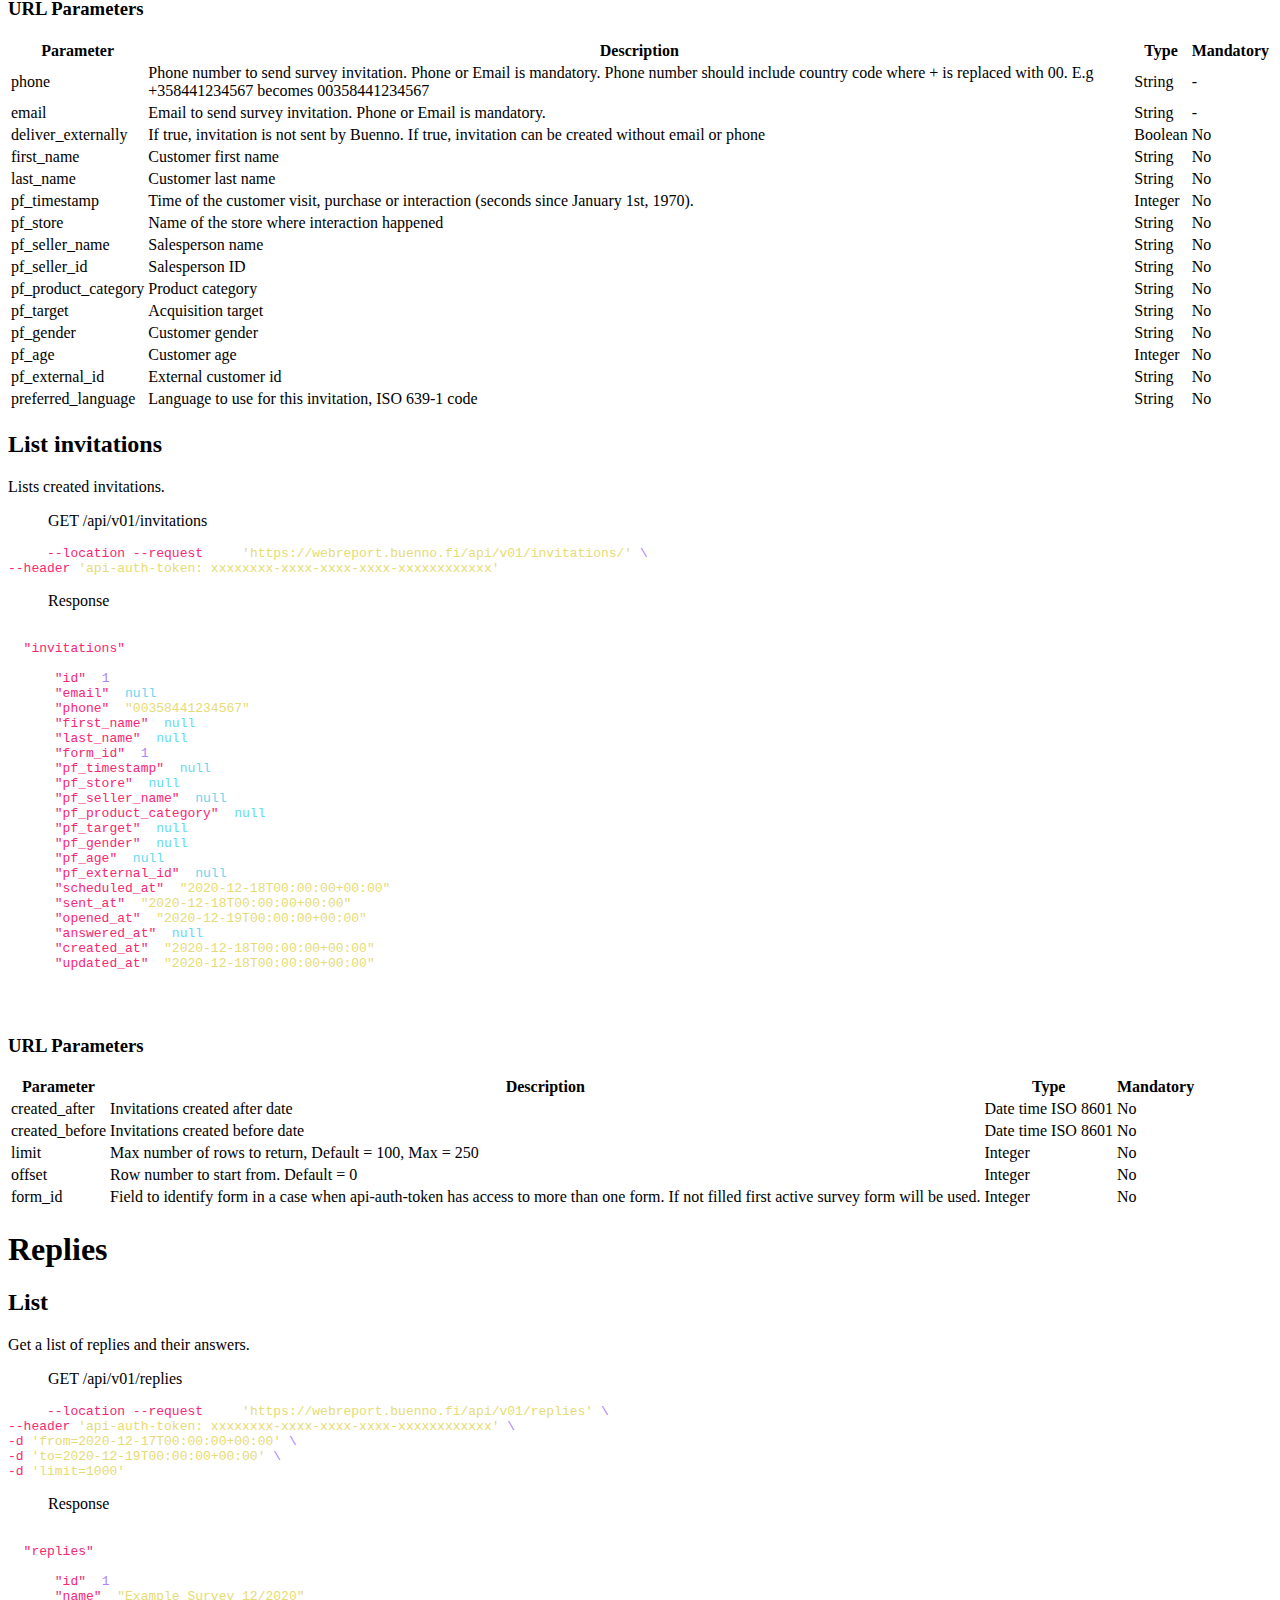
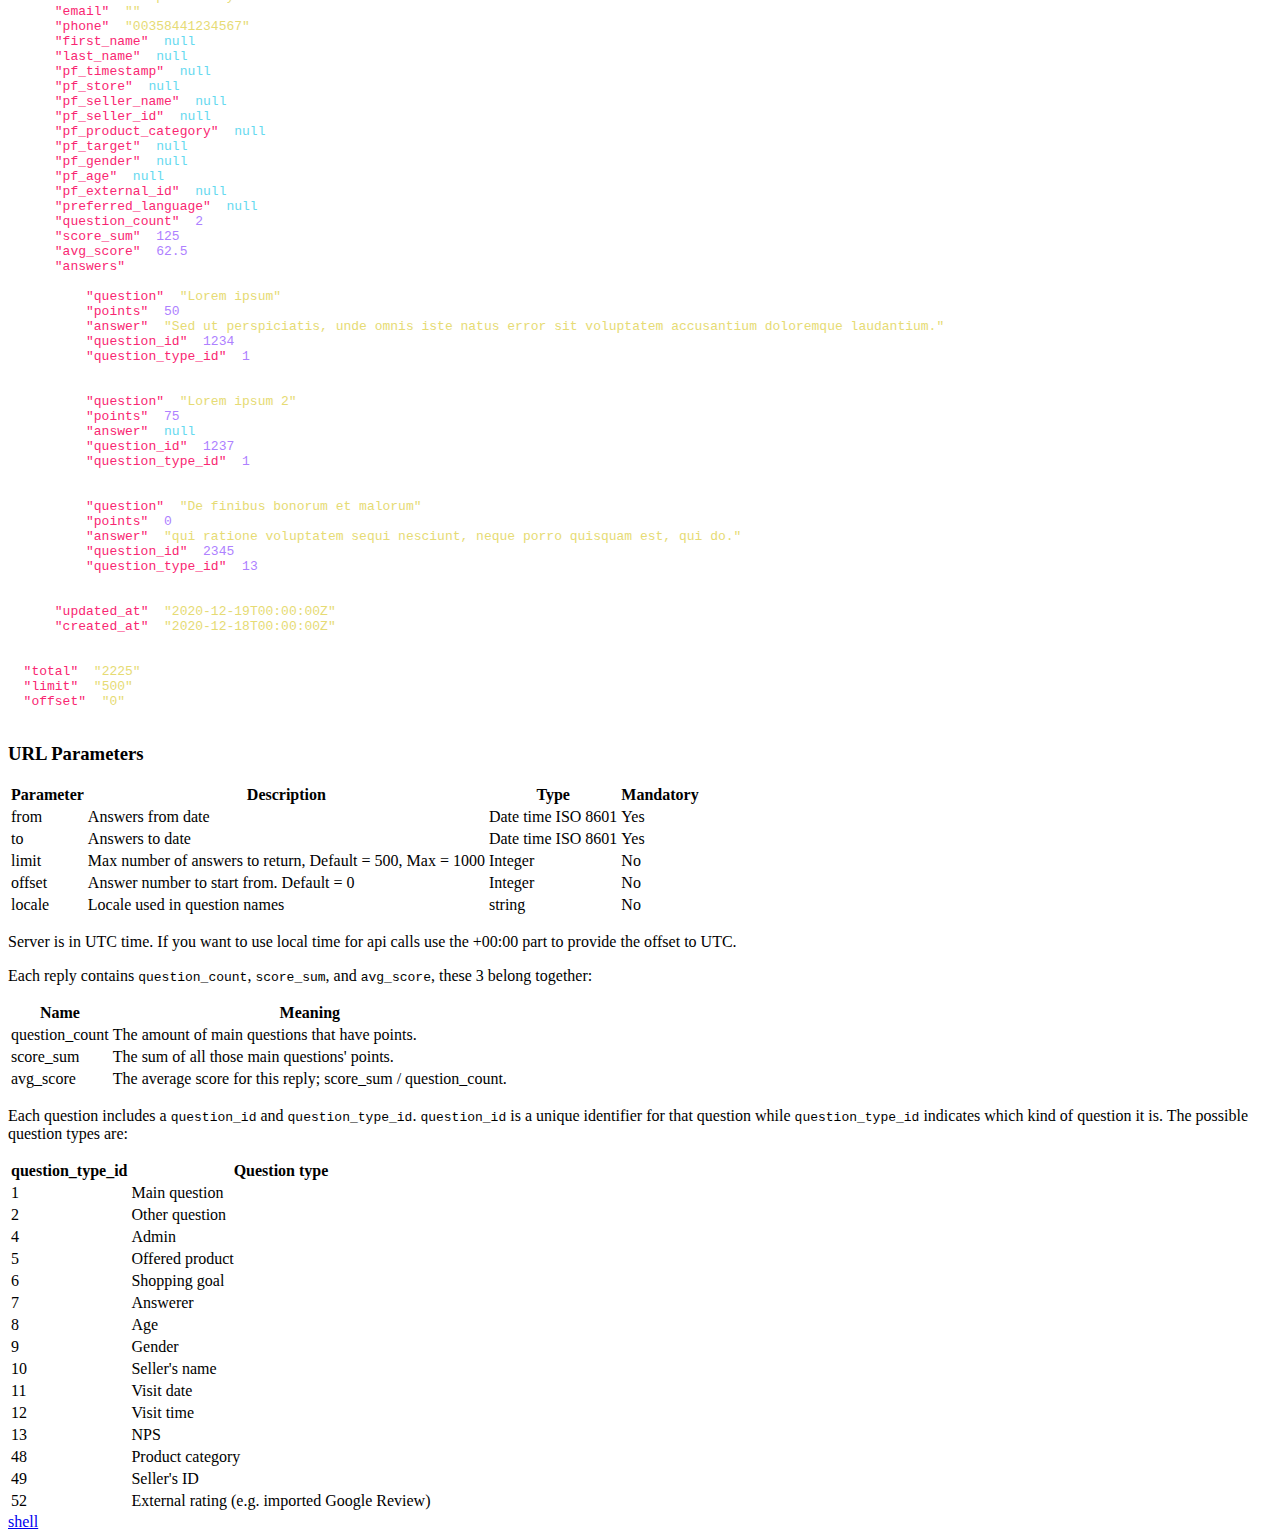
==== commit 508d09ca: "deploy: a381c258413a912b1c9422613d757ff59c371f56" ====
--- a/index.html
+++ b/index.html
@@ -449,6 +449,44 @@
     </span><span class="nl">"pf_age"</span><span class="p">:</span><span class="w"> </span><span class="kc">null</span><span class="p">,</span><span class="w">
     </span><span class="nl">"pf_external_id"</span><span class="p">:</span><span class="w"> </span><span class="kc">null</span><span class="p">,</span><span class="w">
     </span><span class="nl">"invitation_link"</span><span class="p">:</span><span class="w"> </span><span class="s2">"https://buenno.fi/i/0b6a5ed887f3b89acd08"</span><span class="p">,</span><span class="w">
+    </span><span class="nl">"delivery_method"</span><span class="p">:</span><span class="w"> </span><span class="kc">null</span><span class="p">,</span><span class="w">
+    </span><span class="nl">"scheduled_at"</span><span class="p">:</span><span class="w"> </span><span class="s2">"2020-12-18T00:00:00+00:00"</span><span class="p">,</span><span class="w">
+    </span><span class="nl">"sent_at"</span><span class="p">:</span><span class="w"> </span><span class="s2">"2020-12-18T00:00:00+00:00"</span><span class="p">,</span><span class="w">
+    </span><span class="nl">"opened_at"</span><span class="p">:</span><span class="w"> </span><span class="s2">"2020-12-19T00:00:00+00:00"</span><span class="p">,</span><span class="w">
+    </span><span class="nl">"answered_at"</span><span class="p">:</span><span class="w"> </span><span class="kc">null</span><span class="p">,</span><span class="w">
+    </span><span class="nl">"created_at"</span><span class="p">:</span><span class="w"> </span><span class="s2">"2020-12-18T00:00:00+00:00"</span><span class="p">,</span><span class="w">
+    </span><span class="nl">"updated_at"</span><span class="p">:</span><span class="w"> </span><span class="s2">"2020-12-18T00:00:00+00:00"</span><span class="w">
+  </span><span class="p">}</span><span class="w">
+</span><span class="p">}</span><span class="w">
+</span></code></pre></div>
+<blockquote>
+<p>POST /api/v01/invitations</p>
+</blockquote>
+<div class="highlight"><pre class="highlight shell tab-shell"><code>curl <span class="nt">--location</span> <span class="nt">--request</span> POST <span class="s1">'https://webreport.buenno.fi/api/v01/invitations/'</span> <span class="se">\</span>
+<span class="nt">--header</span> <span class="s1">'api-auth-token: xxxxxxxx-xxxx-xxxx-xxxx-xxxxxxxxxxxx'</span> <span class="se">\</span>
+<span class="nt">-d</span> <span class="s1">'deliver_externally=true'</span>
+</code></pre></div>
+<blockquote>
+<p>Response</p>
+</blockquote>
+<div class="highlight"><pre class="highlight json tab-json"><code><span class="p">{</span><span class="w">
+  </span><span class="nl">"invitation"</span><span class="p">:</span><span class="w"> </span><span class="p">{</span><span class="w">
+    </span><span class="nl">"id"</span><span class="p">:</span><span class="w"> </span><span class="mi">1</span><span class="p">,</span><span class="w">
+    </span><span class="nl">"email"</span><span class="p">:</span><span class="w"> </span><span class="kc">null</span><span class="p">,</span><span class="w">
+    </span><span class="nl">"phone"</span><span class="p">:</span><span class="w"> </span><span class="s2">"00358441234567"</span><span class="p">,</span><span class="w">
+    </span><span class="nl">"first_name"</span><span class="p">:</span><span class="w"> </span><span class="kc">null</span><span class="p">,</span><span class="w">
+    </span><span class="nl">"last_name"</span><span class="p">:</span><span class="w"> </span><span class="kc">null</span><span class="p">,</span><span class="w">
+    </span><span class="nl">"form_id"</span><span class="p">:</span><span class="w"> </span><span class="mi">1</span><span class="p">,</span><span class="w">
+    </span><span class="nl">"pf_timestamp"</span><span class="p">:</span><span class="w"> </span><span class="kc">null</span><span class="p">,</span><span class="w">
+    </span><span class="nl">"pf_store"</span><span class="p">:</span><span class="w"> </span><span class="kc">null</span><span class="p">,</span><span class="w">
+    </span><span class="nl">"pf_seller_name"</span><span class="p">:</span><span class="w"> </span><span class="kc">null</span><span class="p">,</span><span class="w">
+    </span><span class="nl">"pf_product_category"</span><span class="p">:</span><span class="w"> </span><span class="kc">null</span><span class="p">,</span><span class="w">
+    </span><span class="nl">"pf_target"</span><span class="p">:</span><span class="w"> </span><span class="kc">null</span><span class="p">,</span><span class="w">
+    </span><span class="nl">"pf_gender"</span><span class="p">:</span><span class="w"> </span><span class="kc">null</span><span class="p">,</span><span class="w">
+    </span><span class="nl">"pf_age"</span><span class="p">:</span><span class="w"> </span><span class="kc">null</span><span class="p">,</span><span class="w">
+    </span><span class="nl">"pf_external_id"</span><span class="p">:</span><span class="w"> </span><span class="kc">null</span><span class="p">,</span><span class="w">
+    </span><span class="nl">"invitation_link"</span><span class="p">:</span><span class="w"> </span><span class="s2">"https://buenno.fi/i/0b6a5ed887f3b89acd08"</span><span class="p">,</span><span class="w">
+    </span><span class="nl">"delivery_method"</span><span class="p">:</span><span class="w"> </span><span class="s2">"delivered_externally"</span><span class="p">,</span><span class="w">
     </span><span class="nl">"scheduled_at"</span><span class="p">:</span><span class="w"> </span><span class="s2">"2020-12-18T00:00:00+00:00"</span><span class="p">,</span><span class="w">
     </span><span class="nl">"sent_at"</span><span class="p">:</span><span class="w"> </span><span class="s2">"2020-12-18T00:00:00+00:00"</span><span class="p">,</span><span class="w">
     </span><span class="nl">"opened_at"</span><span class="p">:</span><span class="w"> </span><span class="s2">"2020-12-19T00:00:00+00:00"</span><span class="p">,</span><span class="w">
@@ -483,6 +521,12 @@
 <td>Email to send survey invitation. Phone or Email is mandatory.</td>
 <td>String</td>
 <td>-</td>
+</tr>
+<tr>
+<td>deliver_externally</td>
+<td>If true, invitation is not sent by Buenno. If true, invitation can be created without email or phone</td>
+<td>Boolean</td>
+<td>No</td>
 </tr>
 <tr>
 <td>first_name</td>
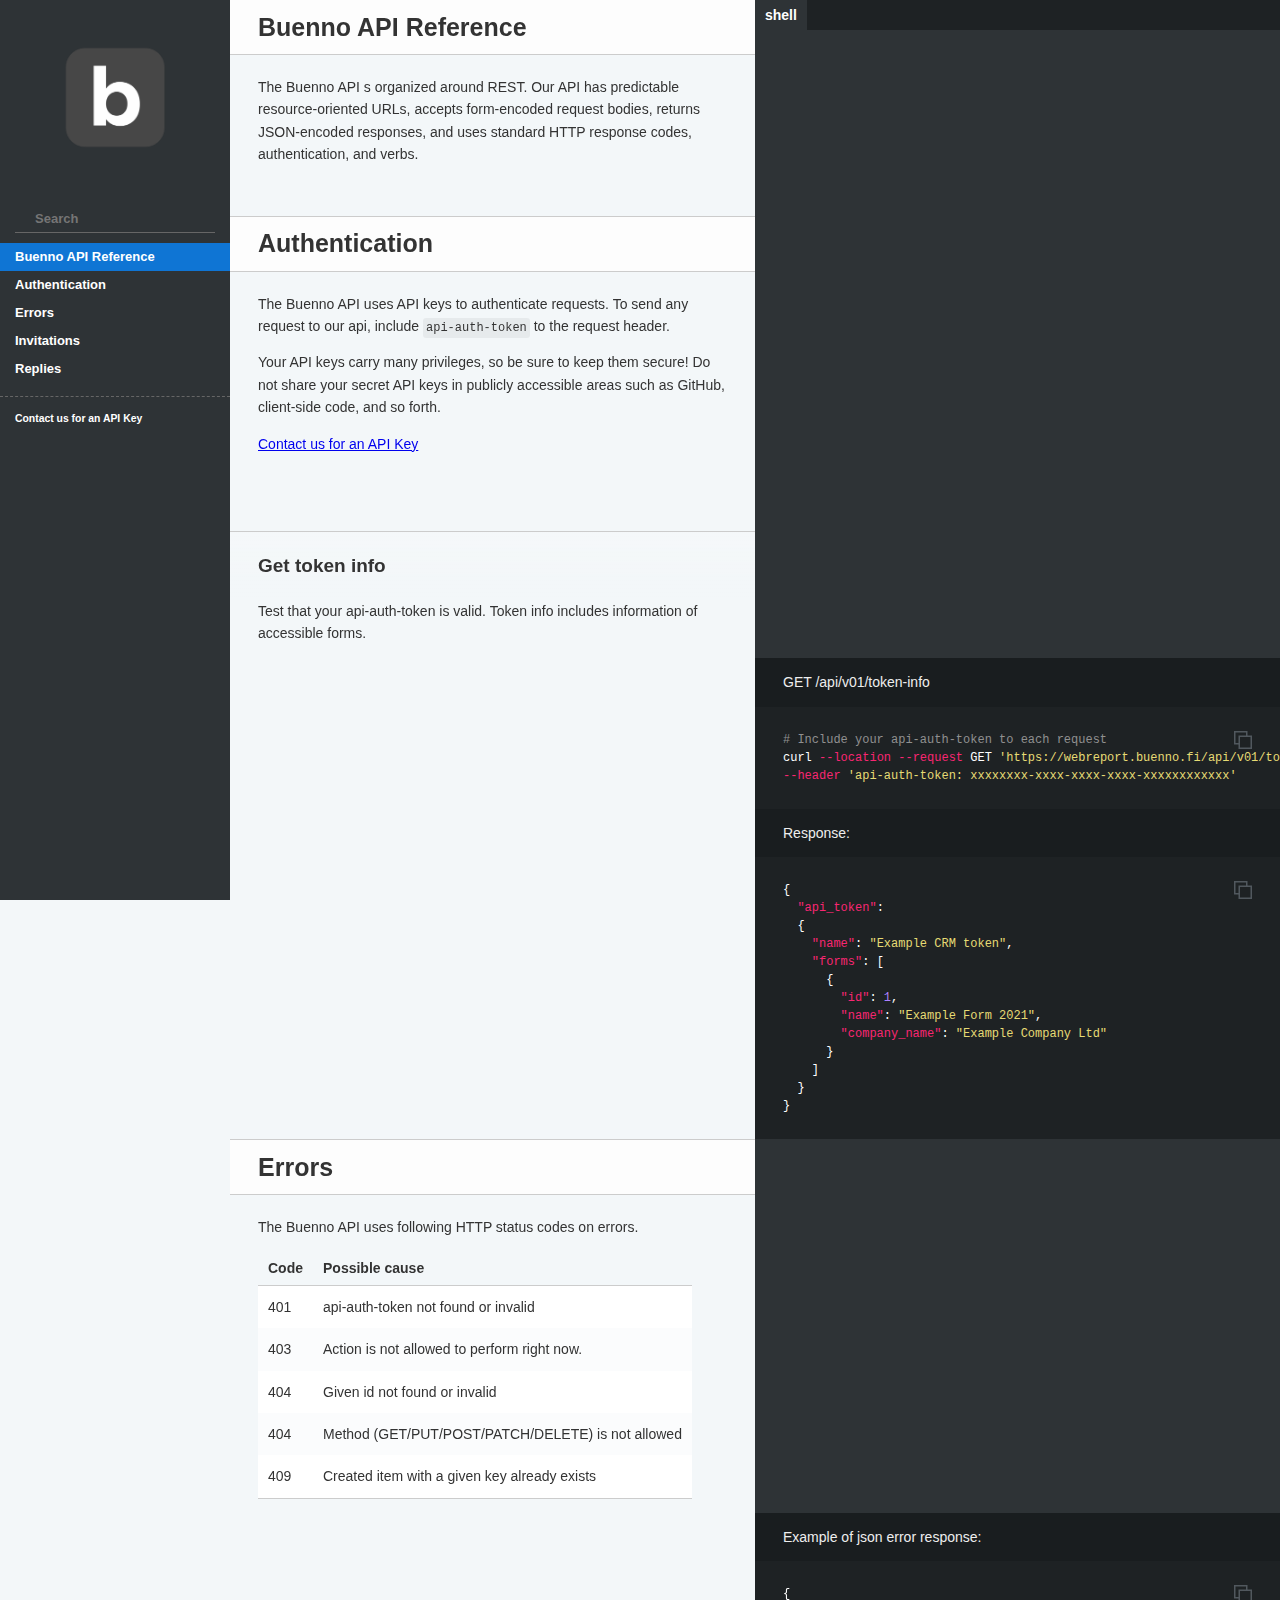
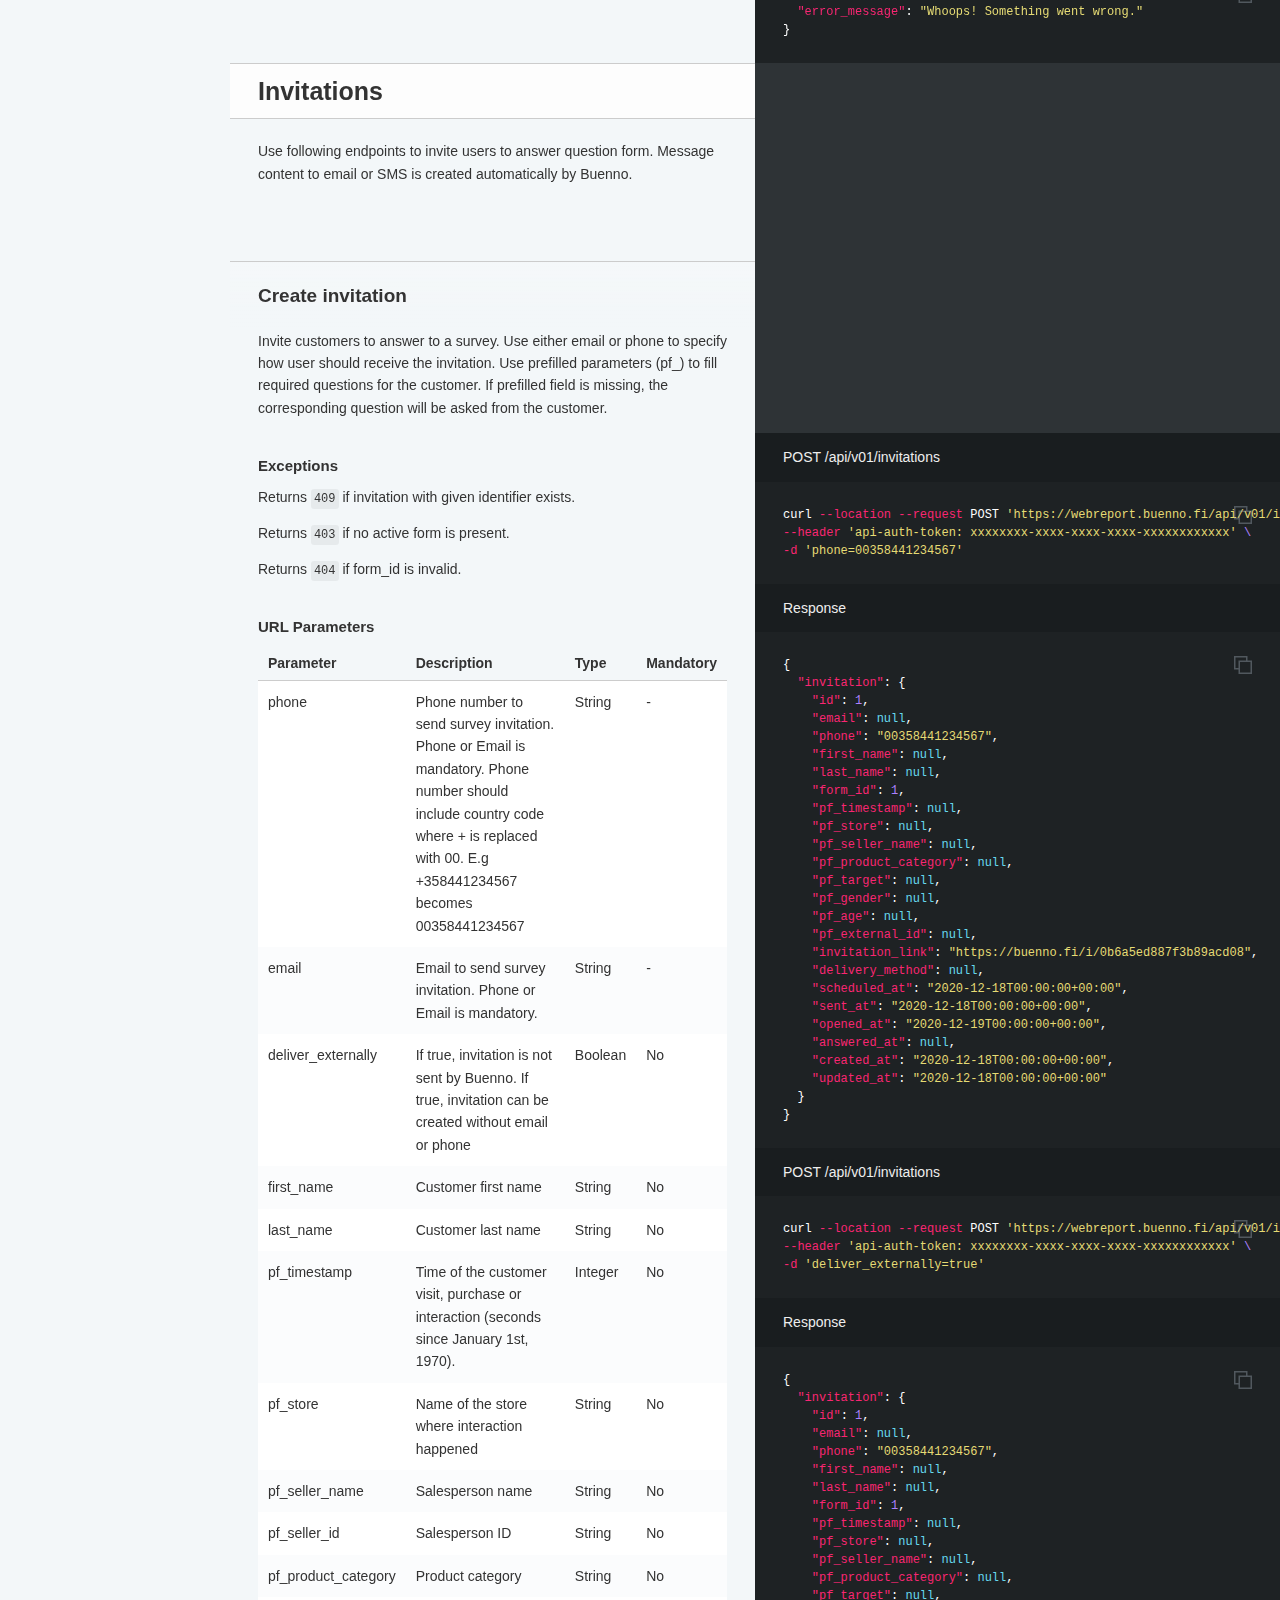
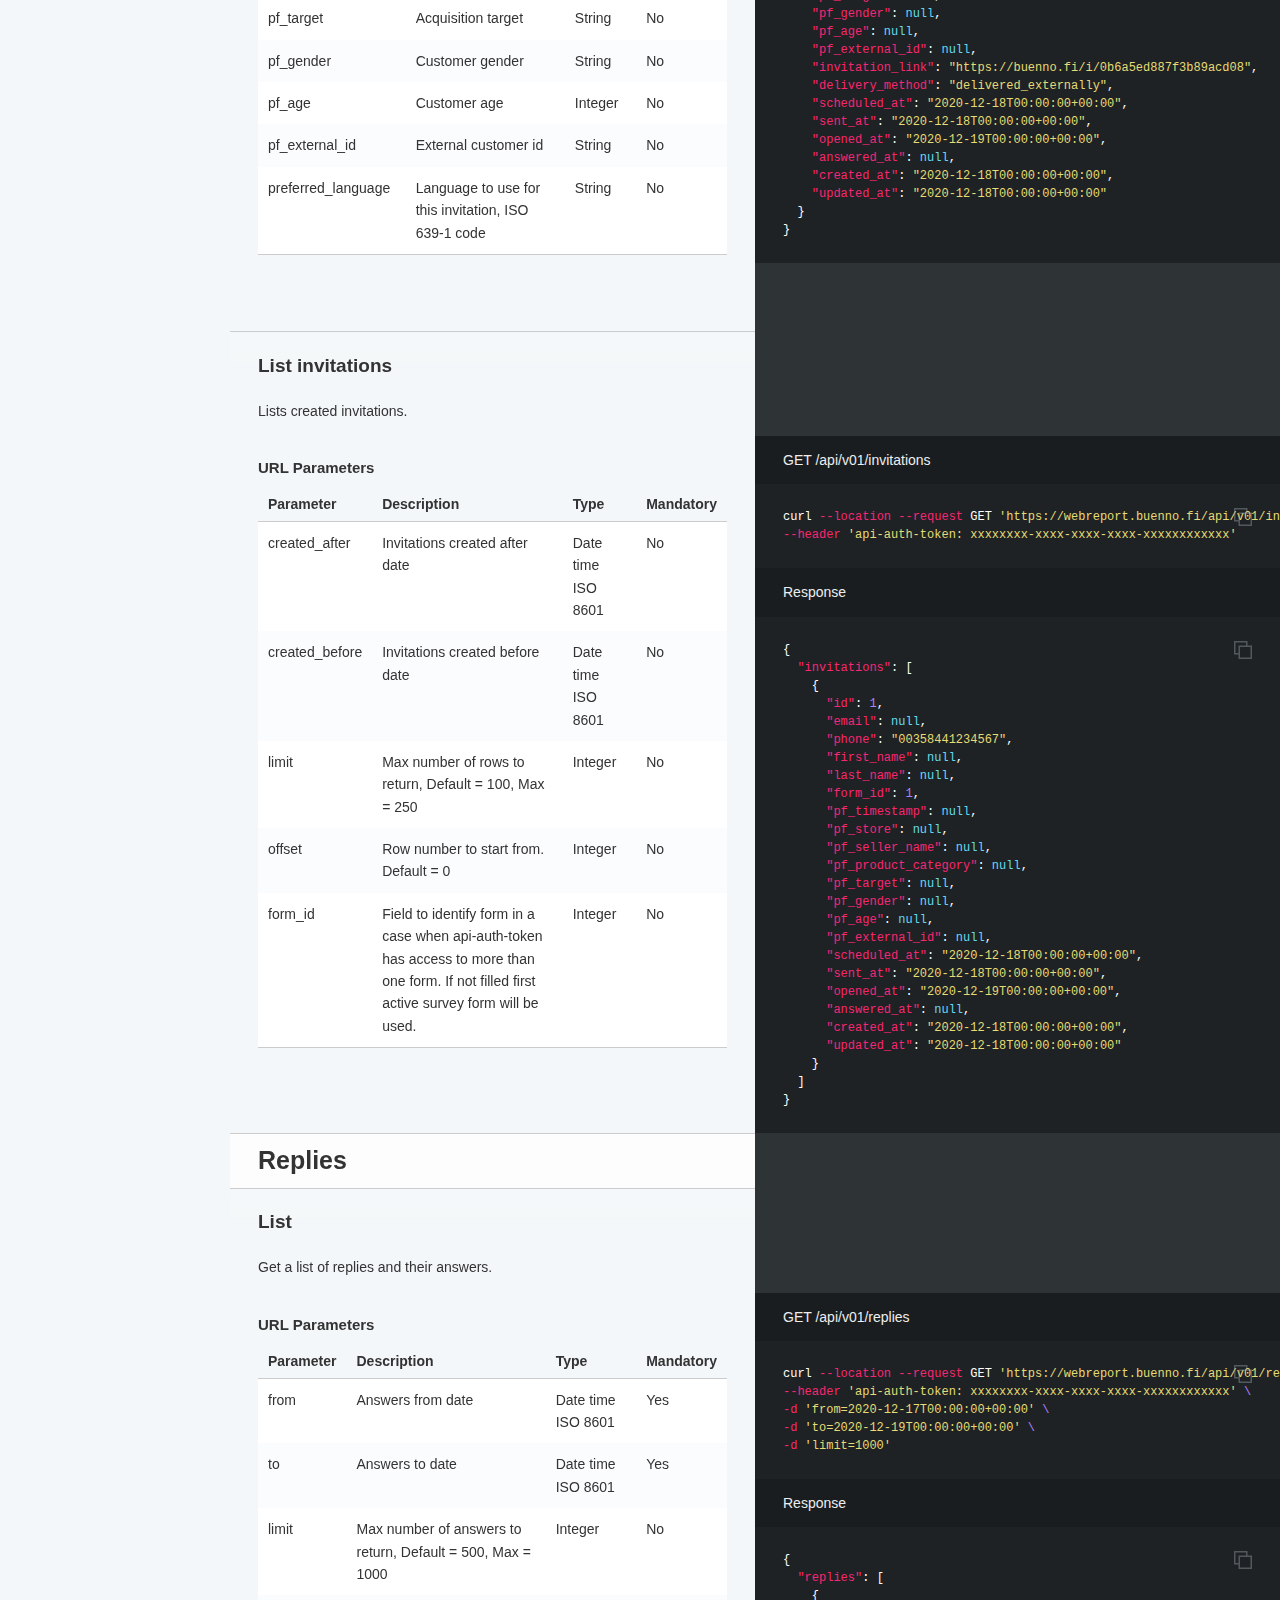
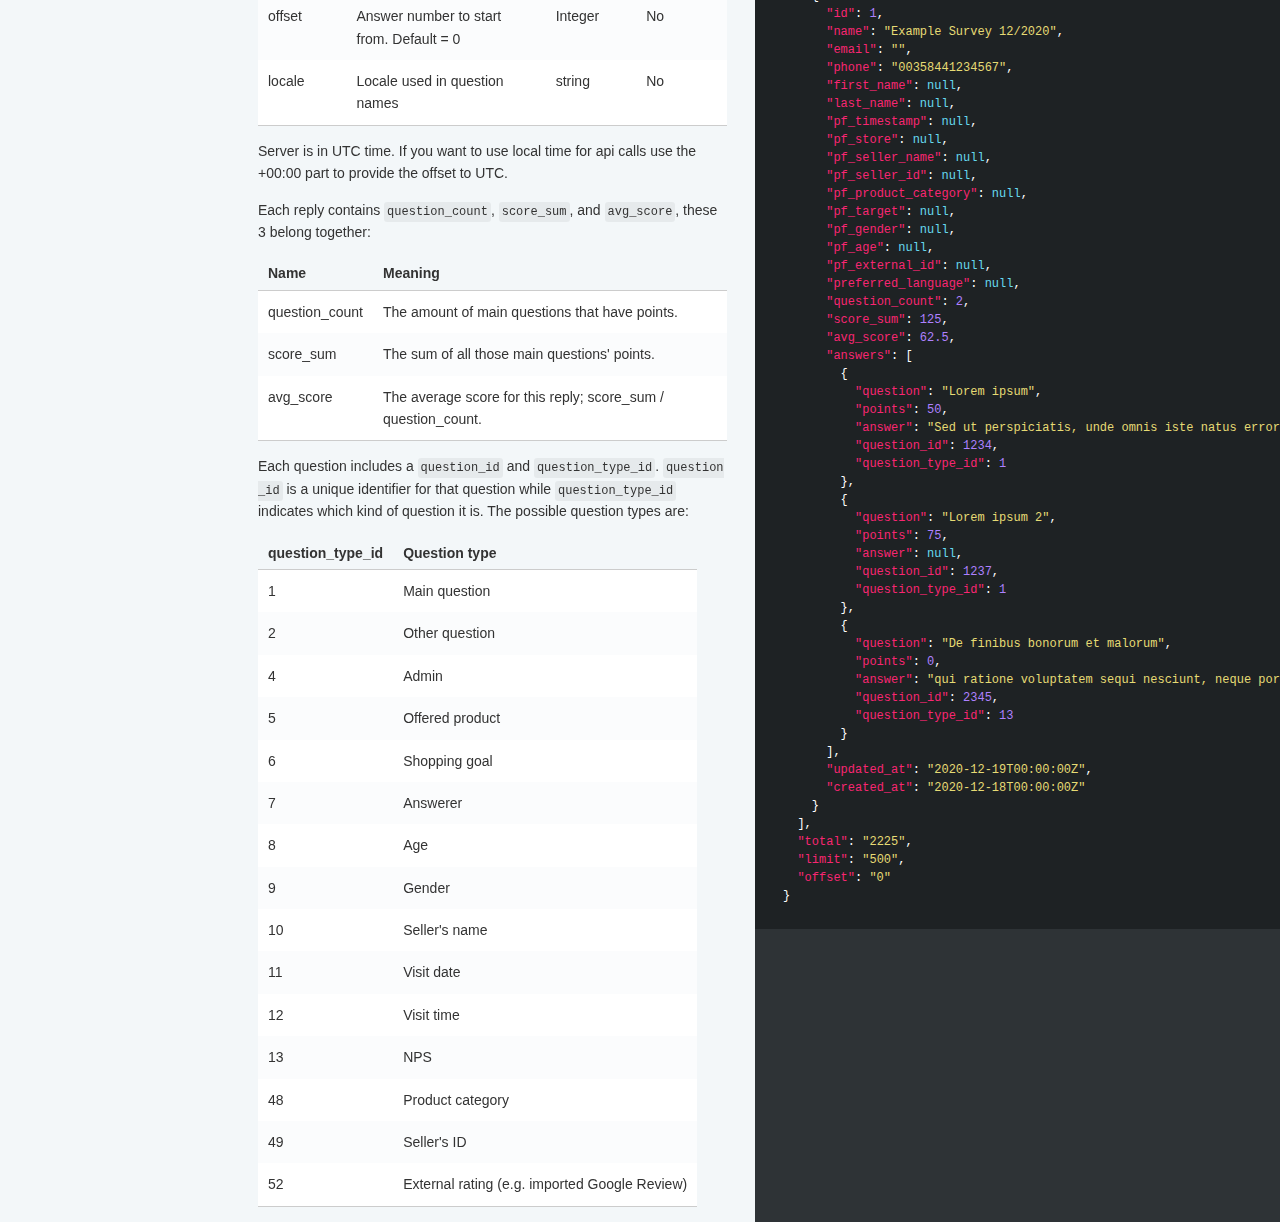
==== commit 022afc66: "deploy: 2b0ef81c069f2c46f08a4fa307d324d54aae0919" ====
--- a/index.html
+++ b/index.html
@@ -248,8 +248,11 @@
 .highlight .kd {
   color: #cb4b16;
 }
-.highlight .s, .highlight .sa, .highlight .sb, .highlight .sc, .highlight .dl, .highlight .sd, .highlight .s2, .highlight .sh, .highlight .sx, .highlight .s1 {
+.highlight .s, .highlight .sb, .highlight .sc, .highlight .dl, .highlight .sd, .highlight .s2, .highlight .sh, .highlight .sx, .highlight .s1 {
   color: #859900;
+}
+.highlight .sa {
+  color: #6c71c4;
 }
 .highlight .sr {
   color: #2aa198;
@@ -279,9 +282,9 @@
   color: #859900;
 }
     </style>
-    <link href="stylesheets/screen-c9d8fa83.css" rel="stylesheet" media="screen" />
-    <link href="stylesheets/print-953e3353.css" rel="stylesheet" media="print" />
-      <script src="javascripts/all-e033bdd3.js"></script>
+    <link href="stylesheets/screen-9c19b03a.css" rel="stylesheet" media="screen" />
+    <link href="stylesheets/print-966d6edc.css" rel="stylesheet" media="print" />
+      <script src="javascripts/all-024da600.js"></script>
 
     <script>
       $(function() { setupCodeCopy(); });
--- a/stylesheets/screen-9c19b03a.css
+++ b/stylesheets/screen-9c19b03a.css
@@ -0,0 +1 @@
+/*! normalize.css v3.0.2 | MIT License | github.com/necolas/normalize.css */html{font-family:sans-serif;-ms-text-size-adjust:100%;-webkit-text-size-adjust:100%}body{margin:0}article,aside,details,figcaption,figure,footer,header,hgroup,main,menu,nav,section,summary{display:block}audio,canvas,progress,video{display:inline-block;vertical-align:baseline}audio:not([controls]){display:none;height:0}[hidden],template{display:none}a{background-color:transparent}a:active,a:hover{outline:0}abbr[title]{border-bottom:1px dotted}b,strong{font-weight:bold}dfn{font-style:italic}h1{font-size:2em;margin:0.67em 0}mark{background:#ff0;color:#000}small{font-size:80%}sub,sup{font-size:75%;line-height:0;position:relative;vertical-align:baseline}sup{top:-0.5em}sub{bottom:-0.25em}img{border:0}svg:not(:root){overflow:hidden}figure{margin:1em 40px}hr{-webkit-box-sizing:content-box;box-sizing:content-box;height:0}pre{overflow:auto}code,kbd,pre,samp{font-family:monospace, monospace;font-size:1em}button,input,optgroup,select,textarea{color:inherit;font:inherit;margin:0}button{overflow:visible}button,select{text-transform:none}button,html input[type="button"],input[type="reset"],input[type="submit"]{-webkit-appearance:button;cursor:pointer}button[disabled],html input[disabled]{cursor:default}button::-moz-focus-inner,input::-moz-focus-inner{border:0;padding:0}input{line-height:normal}input[type="checkbox"],input[type="radio"]{-webkit-box-sizing:border-box;box-sizing:border-box;padding:0}input[type="number"]::-webkit-inner-spin-button,input[type="number"]::-webkit-outer-spin-button{height:auto}input[type="search"]{-webkit-appearance:textfield;-webkit-box-sizing:content-box;box-sizing:content-box}input[type="search"]::-webkit-search-cancel-button,input[type="search"]::-webkit-search-decoration{-webkit-appearance:none}fieldset{border:1px solid #c0c0c0;margin:0 2px;padding:0.35em 0.625em 0.75em}legend{border:0;padding:0}textarea{overflow:auto}optgroup{font-weight:bold}table{border-collapse:collapse;border-spacing:0}td,th{padding:0}.content h1,.content h2,.content h3,.content h4,.content h5,.content h6,html,body{font-family:-apple-system, BlinkMacSystemFont, "Segoe UI", Roboto, Helvetica, Arial, sans-serif, "Apple Color Emoji", "Segoe UI Emoji", "Segoe UI Symbol";font-size:14px}.content h1,.content h2,.content h3,.content h4,.content h5,.content h6{font-weight:bold}.content code,.content pre{font-family:Consolas, Menlo, Monaco, "Lucida Console", "Liberation Mono", "DejaVu Sans Mono", "Bitstream Vera Sans Mono", "Courier New", monospace, serif;font-size:12px;line-height:1.5}.content code{word-break:break-all;-webkit-hyphens:auto;-ms-hyphens:auto;hyphens:auto}@font-face{font-family:'slate';src:url(../fonts/slate-cfc9d06b.eot?-syv14m);src:url(../fonts/slate-cfc9d06b.eot?#iefix-syv14m) format("embedded-opentype"),url(../fonts/slate.woff2?-syv14m) format("woff2"),url(../fonts/slate.woff?-syv14m) format("woff"),url(../fonts/slate-7b7da4fe.ttf?-syv14m) format("truetype"),url(../fonts/slate-e55b8307.svg?-syv14m#slate) format("svg");font-weight:normal;font-style:normal}.content aside.warning:before,.content aside.notice:before,.content aside.success:before,.toc-wrapper>.search:before{font-family:'slate';speak:none;font-style:normal;font-weight:normal;font-variant:normal;text-transform:none;line-height:1}.content aside.warning:before{content:"\e600"}.content aside.notice:before{content:"\e602"}.content aside.success:before{content:"\e606"}.toc-wrapper>.search:before{content:"\e607"}html,body{color:#333;padding:0;margin:0;-webkit-font-smoothing:antialiased;-moz-osx-font-smoothing:grayscale;background-color:#F3F7F9;height:100%;-webkit-text-size-adjust:none}#toc>ul>li>a>span{float:right;background-color:#2484FF;border-radius:40px;width:20px}.toc-wrapper{-webkit-transition:left 0.3s ease-in-out;transition:left 0.3s ease-in-out;overflow-y:auto;overflow-x:hidden;position:fixed;z-index:30;top:0;left:0;bottom:0;width:230px;background-color:#2E3336;font-size:13px;font-weight:bold}.toc-wrapper .lang-selector{display:none}.toc-wrapper .lang-selector a{padding-top:0.5em;padding-bottom:0.5em}.toc-wrapper .logo{display:block;max-width:100%;margin-bottom:0px}.toc-wrapper>.search{position:relative}.toc-wrapper>.search input{background:#2E3336;border-width:0 0 1px 0;border-color:#666;padding:6px 0 6px 20px;-webkit-box-sizing:border-box;box-sizing:border-box;margin:10px 15px;width:200px;outline:none;color:#fff;border-radius:0}.toc-wrapper>.search:before{position:absolute;top:17px;left:15px;color:#fff}.toc-wrapper .search-results{margin-top:0;-webkit-box-sizing:border-box;box-sizing:border-box;height:0;overflow-y:auto;overflow-x:hidden;-webkit-transition-property:height, margin;transition-property:height, margin;-webkit-transition-duration:180ms;transition-duration:180ms;-webkit-transition-timing-function:ease-in-out;transition-timing-function:ease-in-out;background:#1E2224}.toc-wrapper .search-results.visible{height:30%;margin-bottom:1em}.toc-wrapper .search-results li{margin:1em 15px;line-height:1}.toc-wrapper .search-results a{color:#fff;text-decoration:none}.toc-wrapper .search-results a:hover{text-decoration:underline}.toc-wrapper ul,.toc-wrapper li{list-style:none;margin:0;padding:0;line-height:28px}.toc-wrapper li{color:#fff;-webkit-transition-property:background;transition-property:background;-webkit-transition-timing-function:linear;transition-timing-function:linear;-webkit-transition-duration:200ms;transition-duration:200ms}.toc-wrapper .toc-link.active{background-color:#0F75D4;color:#fff}.toc-wrapper .toc-link.active-parent{background-color:#1E2224;color:#fff}.toc-wrapper .toc-list-h2{display:none;background-color:#1E2224;font-weight:500}.toc-wrapper .toc-h2{padding-left:25px;font-size:12px}.toc-wrapper .toc-footer{padding:1em 0;margin-top:1em;border-top:1px dashed #666}.toc-wrapper .toc-footer li,.toc-wrapper .toc-footer a{color:#fff;text-decoration:none}.toc-wrapper .toc-footer a:hover{text-decoration:underline}.toc-wrapper .toc-footer li{font-size:0.8em;line-height:1.7;text-decoration:none}.toc-link,.toc-footer li{padding:0 15px 0 15px;display:block;overflow-x:hidden;white-space:nowrap;text-overflow:ellipsis;text-decoration:none;color:#fff;-webkit-transition-property:background;transition-property:background;-webkit-transition-timing-function:linear;transition-timing-function:linear;-webkit-transition-duration:130ms;transition-duration:130ms}#nav-button{padding:0 1.5em 5em 0;display:none;position:fixed;top:0;left:0;z-index:100;color:#000;text-decoration:none;font-weight:bold;opacity:0.7;line-height:16px;-webkit-transition:left 0.3s ease-in-out;transition:left 0.3s ease-in-out}#nav-button span{display:block;padding:6px 6px 6px;background-color:rgba(243,247,249,0.7);-webkit-transform-origin:0 0;transform-origin:0 0;-webkit-transform:rotate(-90deg) translate(-100%, 0);transform:rotate(-90deg) translate(-100%, 0);border-radius:0 0 0 5px}#nav-button img{height:16px;vertical-align:bottom}#nav-button:hover{opacity:1}#nav-button.open{left:230px}.page-wrapper{margin-left:230px;position:relative;z-index:10;background-color:#F3F7F9;min-height:100%;padding-bottom:1px}.page-wrapper .dark-box{width:50%;background-color:#2E3336;position:absolute;right:0;top:0;bottom:0}.page-wrapper .lang-selector{position:fixed;z-index:50;border-bottom:5px solid #2E3336}.lang-selector{display:flex;background-color:#1E2224;width:100%;font-weight:bold;overflow-x:auto}.lang-selector a{display:inline;color:#fff;text-decoration:none;padding:0 10px;line-height:30px;outline:0}.lang-selector a:active,.lang-selector a:focus{background-color:#111;color:#fff}.lang-selector a.active{background-color:#2E3336;color:#fff}.lang-selector:after{content:'';clear:both;display:block}.content{-webkit-transform:translateZ(0);position:relative;z-index:30}.content:after{content:'';display:block;clear:both}.content>h1,.content>h2,.content>h3,.content>h4,.content>h5,.content>h6,.content>p,.content>table,.content>ul,.content>ol,.content>aside,.content>dl{margin-right:50%;padding:0 28px;-webkit-box-sizing:border-box;box-sizing:border-box;display:block}.content>ul,.content>ol{padding-left:43px}.content>h1,.content>h2,.content>div{clear:both}.content h1{font-size:25px;padding-top:0.5em;padding-bottom:0.5em;margin-bottom:21px;margin-top:2em;border-top:1px solid #ccc;border-bottom:1px solid #ccc;background-color:#fdfdfd}.content h1:first-child,.content div:first-child+h1{border-top-width:0;margin-top:0}.content h2{font-size:19px;margin-top:4em;margin-bottom:0;border-top:1px solid #ccc;padding-top:1.2em;padding-bottom:1.2em;background-image:-webkit-gradient(linear, left top, left bottom, from(rgba(255,255,255,0.2)), to(rgba(255,255,255,0)));background-image:linear-gradient(to bottom, rgba(255,255,255,0.2), rgba(255,255,255,0))}.content h1+h2,.content h1+div+h2{margin-top:-21px;border-top:none}.content h3,.content h4,.content h5,.content h6{font-size:15px;margin-top:2.5em;margin-bottom:0.8em}.content h4,.content h5,.content h6{font-size:10px}.content hr{margin:2em 0;border-top:2px solid #2E3336;border-bottom:2px solid #F3F7F9}.content table{margin-bottom:1em;overflow:auto}.content table th,.content table td{text-align:left;vertical-align:top;line-height:1.6}.content table th code,.content table td code{white-space:nowrap}.content table th{padding:5px 10px;border-bottom:1px solid #ccc;vertical-align:bottom}.content table td{padding:10px}.content table tr:last-child{border-bottom:1px solid #ccc}.content table tr:nth-child(odd)>td{background-color:white}.content table tr:nth-child(even)>td{background-color:#fbfcfd}.content dt{font-weight:bold}.content dd{margin-left:15px}.content p,.content li,.content dt,.content dd{line-height:1.6;margin-top:0}.content img{max-width:100%}.content code{background-color:rgba(0,0,0,0.05);padding:3px;border-radius:3px}.content pre>code{background-color:transparent;padding:0}.content aside{padding-top:1em;padding-bottom:1em;margin-top:1.5em;margin-bottom:1.5em;background:#8fbcd4;line-height:1.6}.content aside.warning{background-color:#c97a7e}.content aside.success{background-color:#6ac174}.content aside:before{vertical-align:middle;padding-right:0.5em;font-size:14px}.content .search-highlight{padding:2px;margin:-3px;border-radius:4px;border:1px solid #F7E633;background:-webkit-gradient(linear, right bottom, left top, from(#F7E633), to(#F1D32F));background:linear-gradient(to top left, #F7E633 0%, #F1D32F 100%)}.content>div.highlight{clear:none}.content pre,.content blockquote{background-color:#1E2224;color:#fff;margin:0;width:50%;float:right;clear:right;-webkit-box-sizing:border-box;box-sizing:border-box}.content pre>p,.content blockquote>p{margin:0}.content pre a,.content blockquote a{color:#fff;text-decoration:none;border-bottom:dashed 1px #ccc}.content pre{padding-top:2em;padding-bottom:2em;padding:2em 28px}.content blockquote>p{background-color:#191D1F;padding:13px 2em;color:#eee}@media (max-width: 930px){.toc-wrapper{left:-230px}.toc-wrapper.open{left:0}.page-wrapper{margin-left:0}#nav-button{display:block}.toc-link{padding-top:0.3em;padding-bottom:0.3em}}@media (max-width: 700px){.dark-box{display:none}.content>h1,.content>h2,.content>h3,.content>h4,.content>h5,.content>h6,.content>p,.content>table,.content>ul,.content>ol,.content>aside,.content>dl{margin-right:0}.toc-wrapper .lang-selector{display:block}.page-wrapper .lang-selector{display:none}.content pre,.content blockquote{width:auto;float:none}.content>pre+h1,.content>blockquote+h1,.content>pre+h2,.content>blockquote+h2,.content>pre+h3,.content>blockquote+h3,.content>pre+h4,.content>blockquote+h4,.content>pre+h5,.content>blockquote+h5,.content>pre+h6,.content>blockquote+h6,.content>pre+p,.content>blockquote+p,.content>pre+table,.content>blockquote+table,.content>pre+ul,.content>blockquote+ul,.content>pre+ol,.content>blockquote+ol,.content>pre+aside,.content>blockquote+aside,.content>pre+dl,.content>blockquote+dl{margin-top:28px}.highlight+p{margin-top:20px}}.highlight .c,.highlight .cm,.highlight .c1,.highlight .cs{color:#909090}.highlight,.highlight .w{background-color:#1E2224}.copy-clipboard{float:right;fill:#9DAAB6;cursor:pointer;opacity:0.4;height:18px;width:18px}.copy-clipboard:hover{opacity:0.8}--- a/stylesheets/print-966d6edc.css
+++ b/stylesheets/print-966d6edc.css
@@ -0,0 +1 @@
+/*! normalize.css v3.0.2 | MIT License | github.com/necolas/normalize.css */html{font-family:sans-serif;-ms-text-size-adjust:100%;-webkit-text-size-adjust:100%}body{margin:0}article,aside,details,figcaption,figure,footer,header,hgroup,main,menu,nav,section,summary{display:block}audio,canvas,progress,video{display:inline-block;vertical-align:baseline}audio:not([controls]){display:none;height:0}[hidden],template{display:none}a{background-color:transparent}a:active,a:hover{outline:0}abbr[title]{border-bottom:1px dotted}b,strong{font-weight:bold}dfn{font-style:italic}h1{font-size:2em;margin:0.67em 0}mark{background:#ff0;color:#000}small{font-size:80%}sub,sup{font-size:75%;line-height:0;position:relative;vertical-align:baseline}sup{top:-0.5em}sub{bottom:-0.25em}img{border:0}svg:not(:root){overflow:hidden}figure{margin:1em 40px}hr{-webkit-box-sizing:content-box;box-sizing:content-box;height:0}pre{overflow:auto}code,kbd,pre,samp{font-family:monospace, monospace;font-size:1em}button,input,optgroup,select,textarea{color:inherit;font:inherit;margin:0}button{overflow:visible}button,select{text-transform:none}button,html input[type="button"],input[type="reset"],input[type="submit"]{-webkit-appearance:button;cursor:pointer}button[disabled],html input[disabled]{cursor:default}button::-moz-focus-inner,input::-moz-focus-inner{border:0;padding:0}input{line-height:normal}input[type="checkbox"],input[type="radio"]{-webkit-box-sizing:border-box;box-sizing:border-box;padding:0}input[type="number"]::-webkit-inner-spin-button,input[type="number"]::-webkit-outer-spin-button{height:auto}input[type="search"]{-webkit-appearance:textfield;-webkit-box-sizing:content-box;box-sizing:content-box}input[type="search"]::-webkit-search-cancel-button,input[type="search"]::-webkit-search-decoration{-webkit-appearance:none}fieldset{border:1px solid #c0c0c0;margin:0 2px;padding:0.35em 0.625em 0.75em}legend{border:0;padding:0}textarea{overflow:auto}optgroup{font-weight:bold}table{border-collapse:collapse;border-spacing:0}td,th{padding:0}.content h1,.content h2,.content h3,.content h4,body{font-family:-apple-system, BlinkMacSystemFont, "Segoe UI", Roboto, Helvetica, Arial, sans-serif, "Apple Color Emoji", "Segoe UI Emoji", "Segoe UI Symbol";font-size:14px}.content h1,.content h2,.content h3,.content h4{font-weight:bold}.content pre,.content code{font-family:Consolas, Menlo, Monaco, "Lucida Console", "Liberation Mono", "DejaVu Sans Mono", "Bitstream Vera Sans Mono", "Courier New", monospace, serif;font-size:12px;line-height:1.5}.content pre,.content code{word-break:break-all;-webkit-hyphens:auto;-ms-hyphens:auto;hyphens:auto}@font-face{font-family:'slate';src:url(../fonts/slate-cfc9d06b.eot?-syv14m);src:url(../fonts/slate-cfc9d06b.eot?#iefix-syv14m) format("embedded-opentype"),url(../fonts/slate.woff2?-syv14m) format("woff2"),url(../fonts/slate.woff?-syv14m) format("woff"),url(../fonts/slate-7b7da4fe.ttf?-syv14m) format("truetype"),url(../fonts/slate-e55b8307.svg?-syv14m#slate) format("svg");font-weight:normal;font-style:normal}.content aside.warning:before,.content aside.notice:before,.content aside.success:before{font-family:'slate';speak:none;font-style:normal;font-weight:normal;font-variant:normal;text-transform:none;line-height:1}.content aside.warning:before{content:"\e600"}.content aside.notice:before{content:"\e602"}.content aside.success:before{content:"\e606"}.tocify,.toc-footer,.lang-selector,.search,#nav-button{display:none}.tocify-wrapper>img{margin:0 auto;display:block}.content{font-size:12px}.content pre,.content code{border:1px solid #999;border-radius:5px;font-size:0.8em}.content pre code{border:0}.content pre{padding:1.3em}.content code{padding:0.2em}.content table{border:1px solid #999}.content table tr{border-bottom:1px solid #999}.content table td,.content table th{padding:0.7em}.content p{line-height:1.5}.content a{text-decoration:none;color:#000}.content h1{font-size:2.5em;padding-top:0.5em;padding-bottom:0.5em;margin-top:1em;margin-bottom:21px;border:2px solid #ccc;border-width:2px 0;text-align:center}.content h2{font-size:1.8em;margin-top:2em;border-top:2px solid #ccc;padding-top:0.8em}.content h1+h2,.content h1+div+h2{border-top:none;padding-top:0;margin-top:0}.content h3,.content h4{font-size:0.8em;margin-top:1.5em;margin-bottom:0.8em;text-transform:uppercase}.content h5,.content h6{text-transform:uppercase}.content aside{padding:1em;border:1px solid #ccc;border-radius:5px;margin-top:1.5em;margin-bottom:1.5em;line-height:1.6}.content aside:before{vertical-align:middle;padding-right:0.5em;font-size:14px}@media print{.copy-clipboard{display:none}}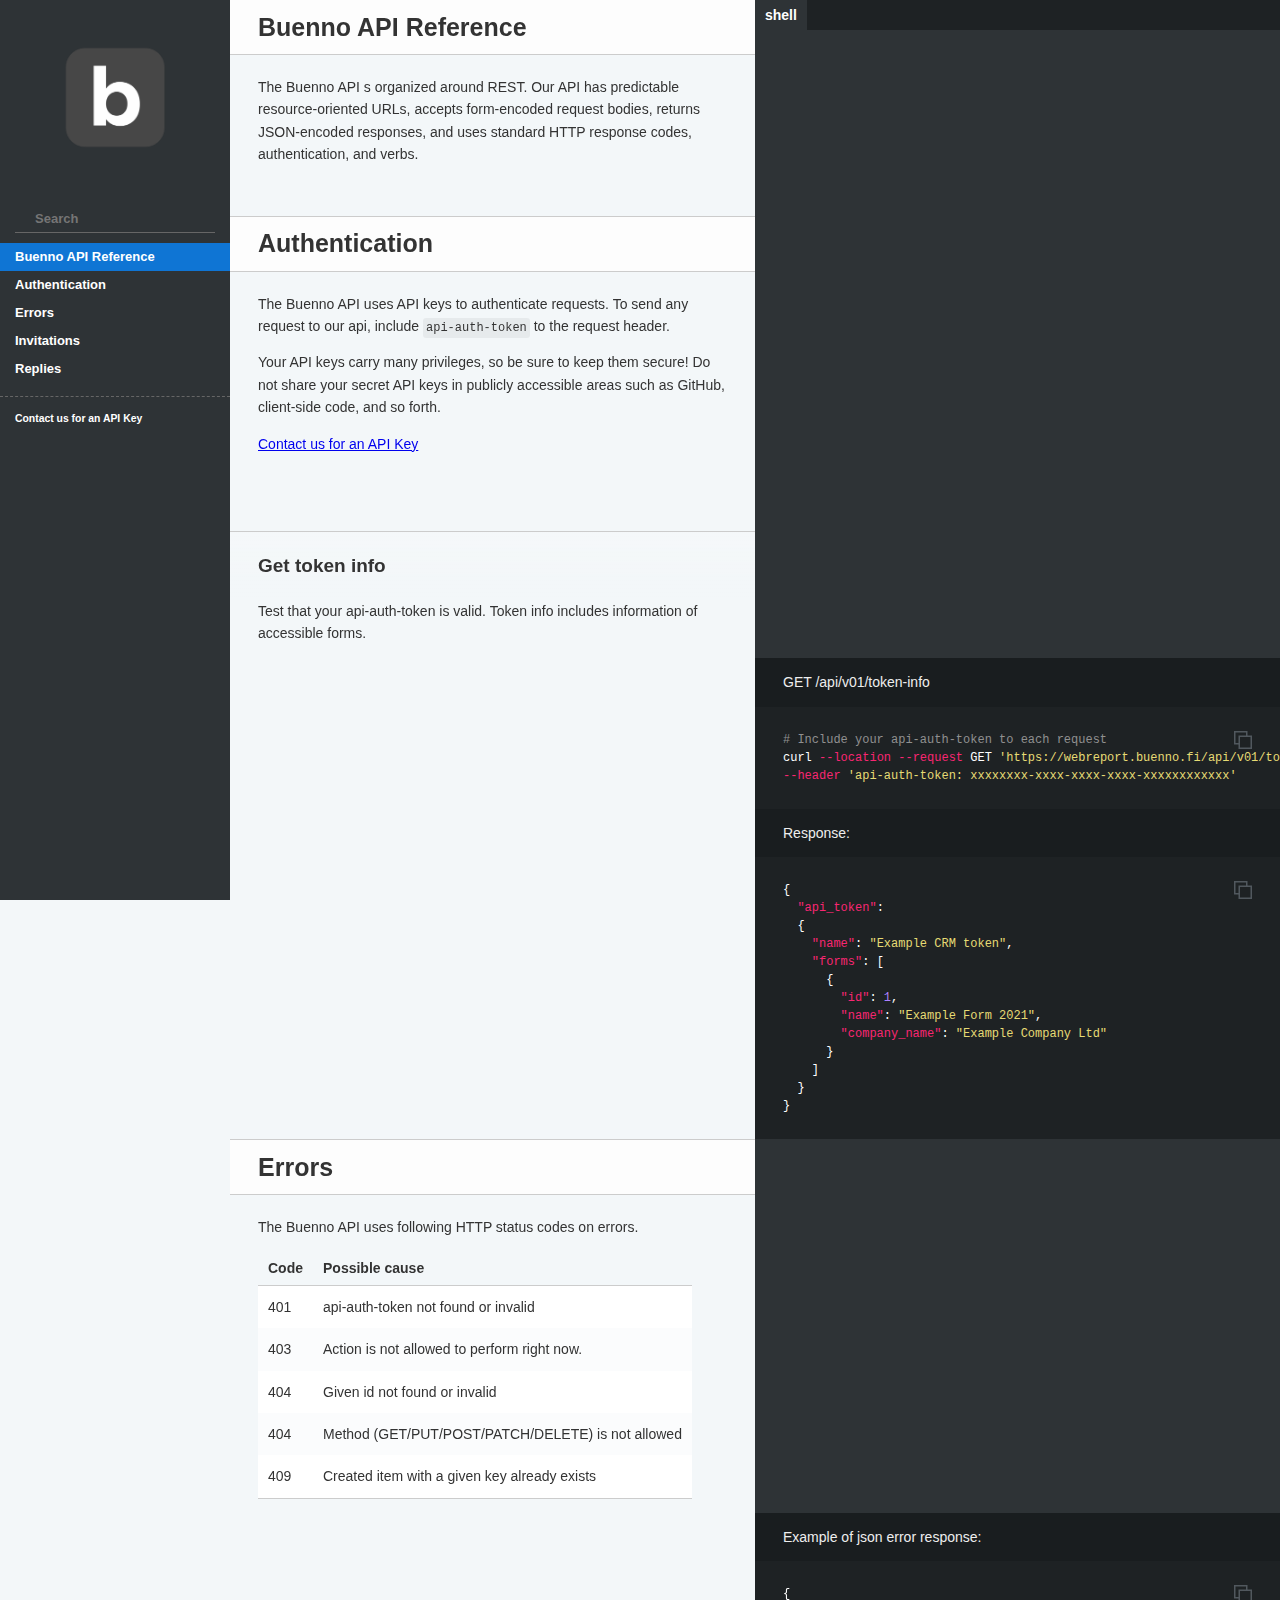
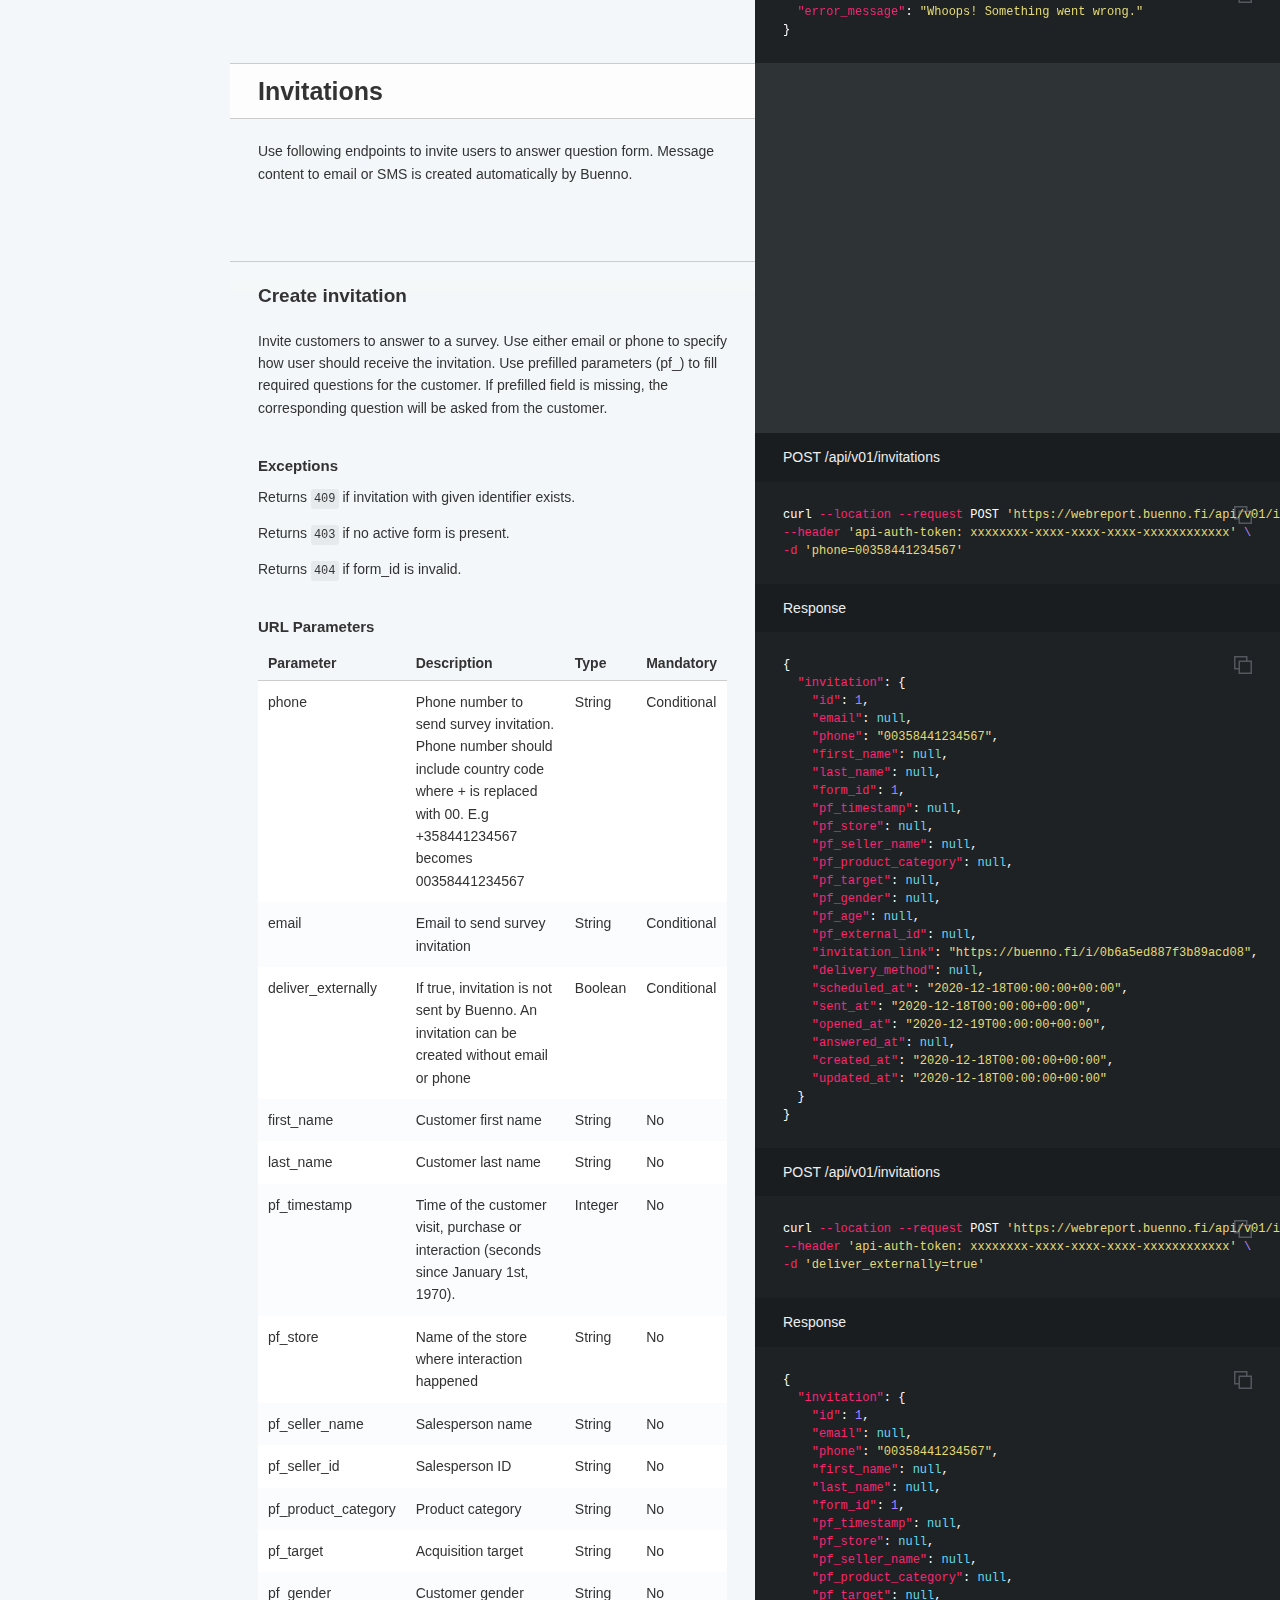
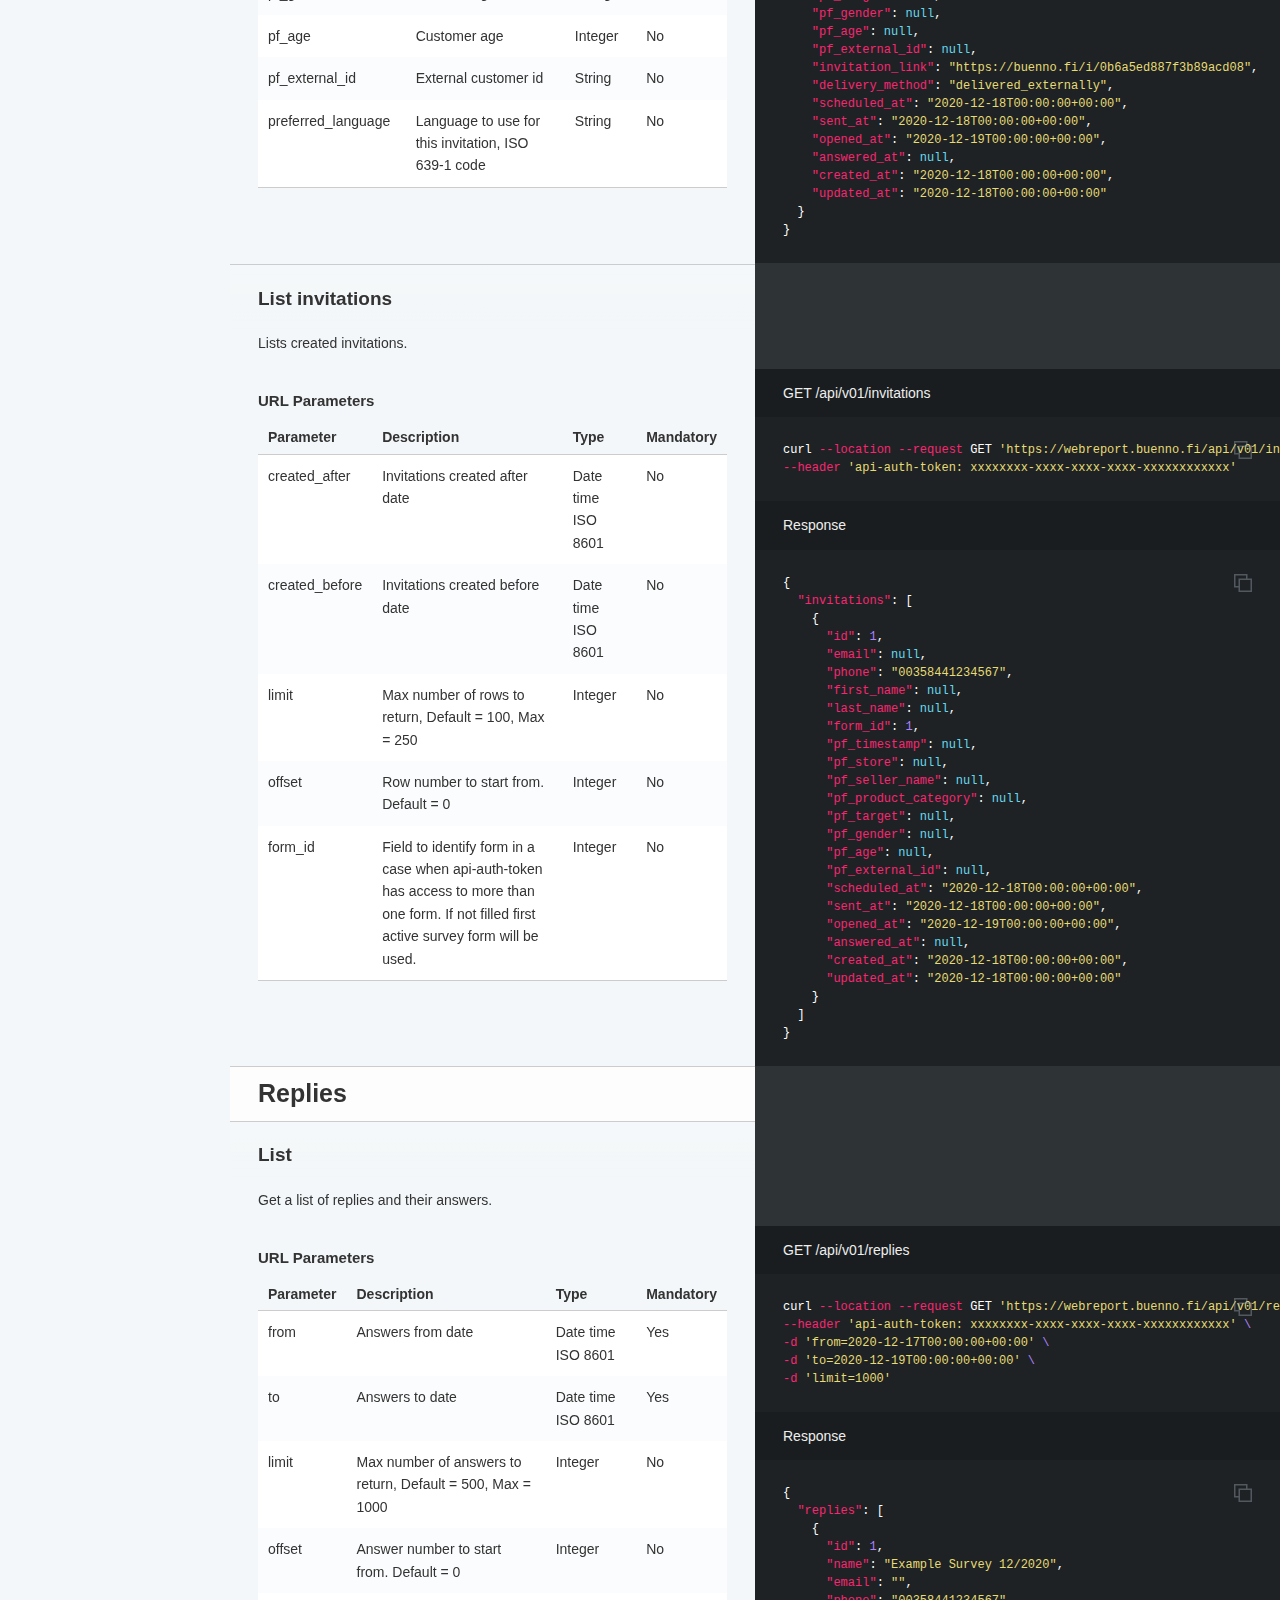
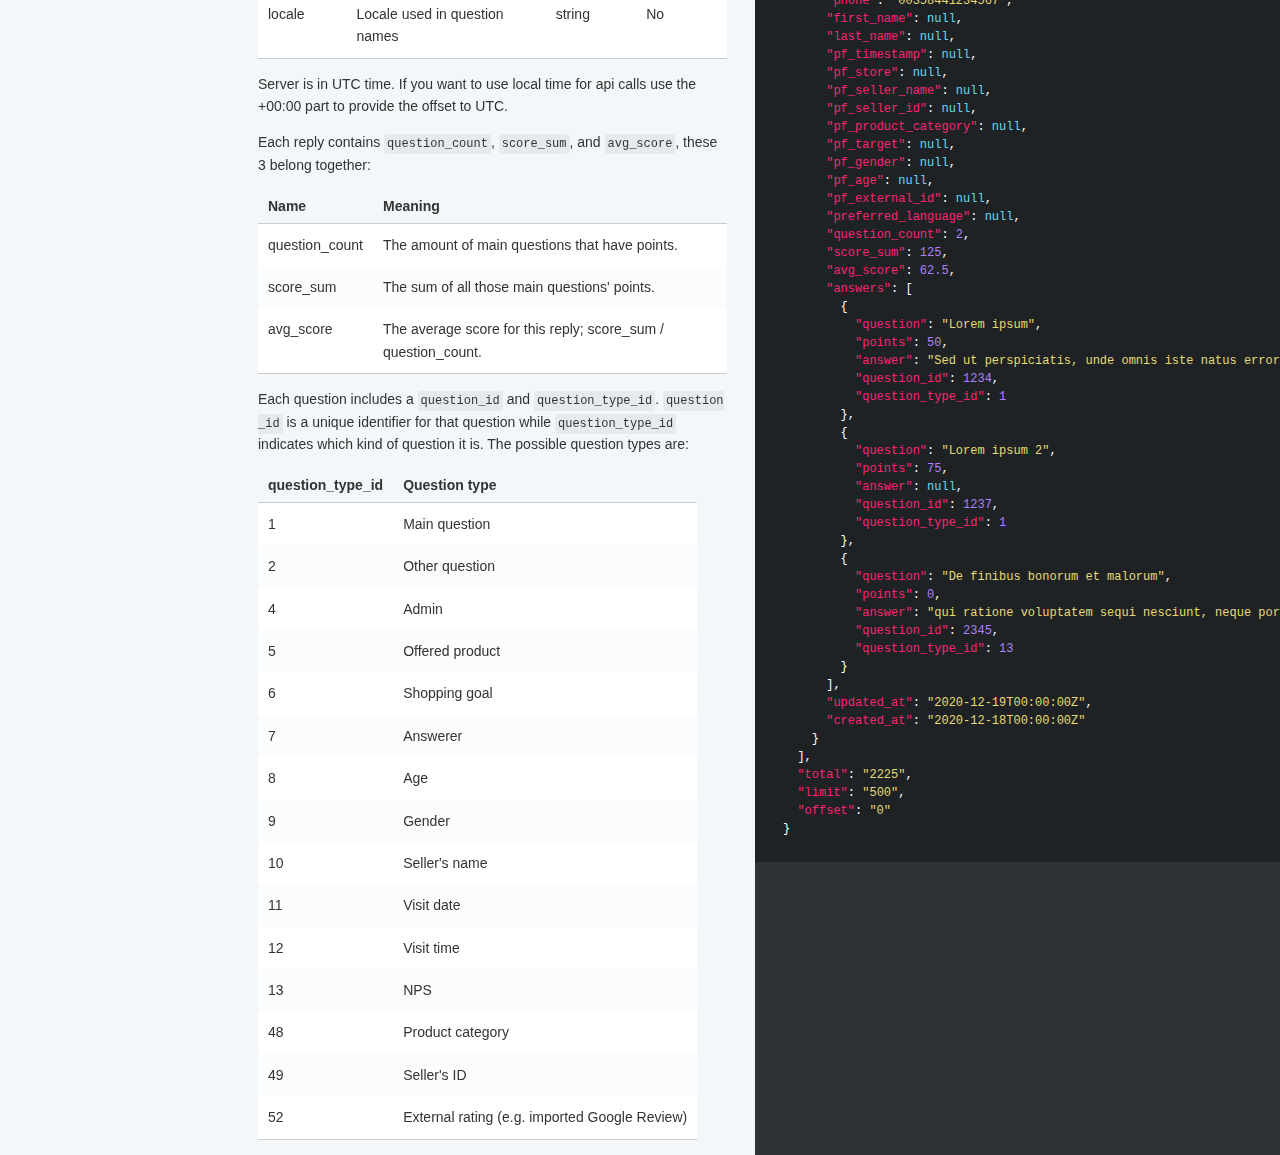
==== commit ebe2f08b: "deploy: 6db8ed2791ce5e8ed78fa12263e7f769e89220d0" ====
--- a/index.html
+++ b/index.html
@@ -515,21 +515,21 @@
 </thead><tbody>
 <tr>
 <td>phone</td>
-<td>Phone number to send survey invitation. Phone or Email is mandatory. Phone number should include country code where + is replaced with 00. E.g +358441234567 becomes 00358441234567</td>
-<td>String</td>
-<td>-</td>
+<td>Phone number to send survey invitation. Phone number should include country code where + is replaced with 00. E.g +358441234567 becomes 00358441234567</td>
+<td>String</td>
+<td>Conditional</td>
 </tr>
 <tr>
 <td>email</td>
-<td>Email to send survey invitation. Phone or Email is mandatory.</td>
-<td>String</td>
-<td>-</td>
+<td>Email to send survey invitation</td>
+<td>String</td>
+<td>Conditional</td>
 </tr>
 <tr>
 <td>deliver_externally</td>
-<td>If true, invitation is not sent by Buenno. If true, invitation can be created without email or phone</td>
+<td>If true, invitation is not sent by Buenno. An invitation can be created without email or phone</td>
 <td>Boolean</td>
-<td>No</td>
+<td>Conditional</td>
 </tr>
 <tr>
 <td>first_name</td>
